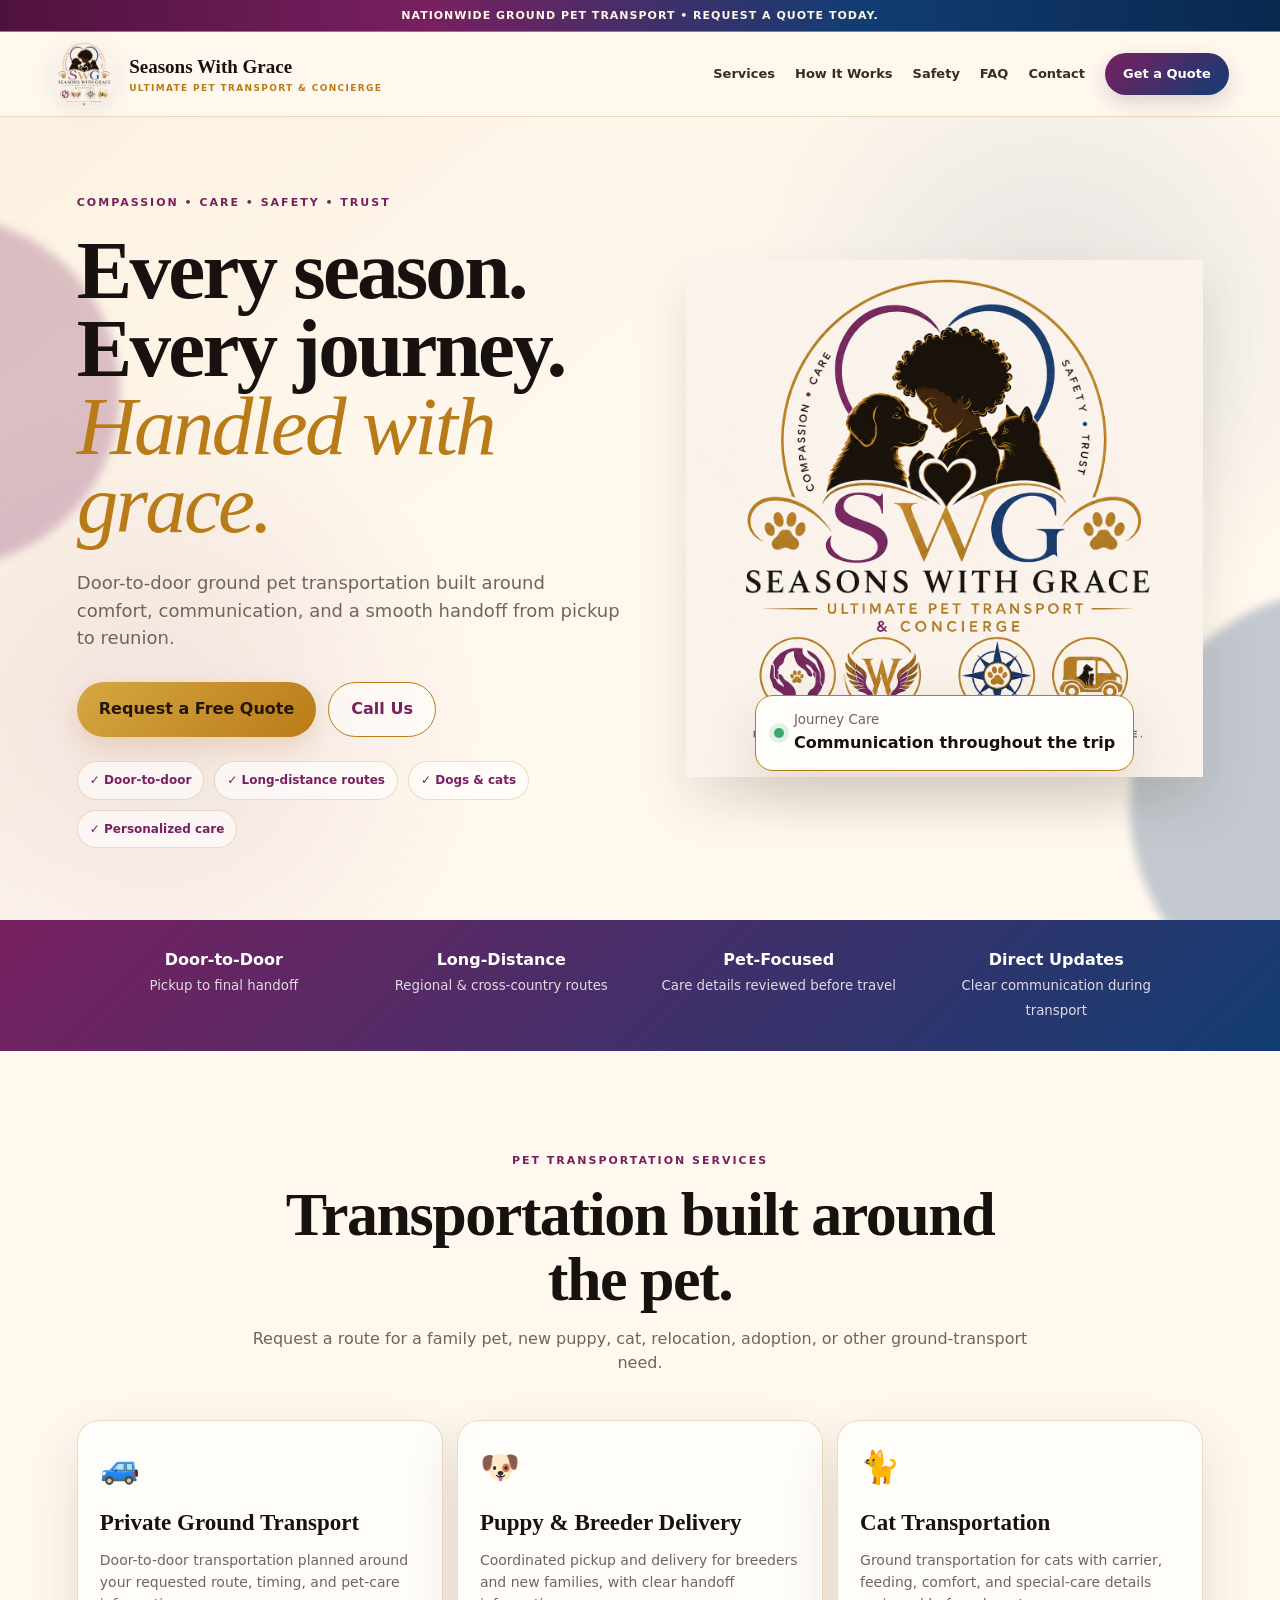
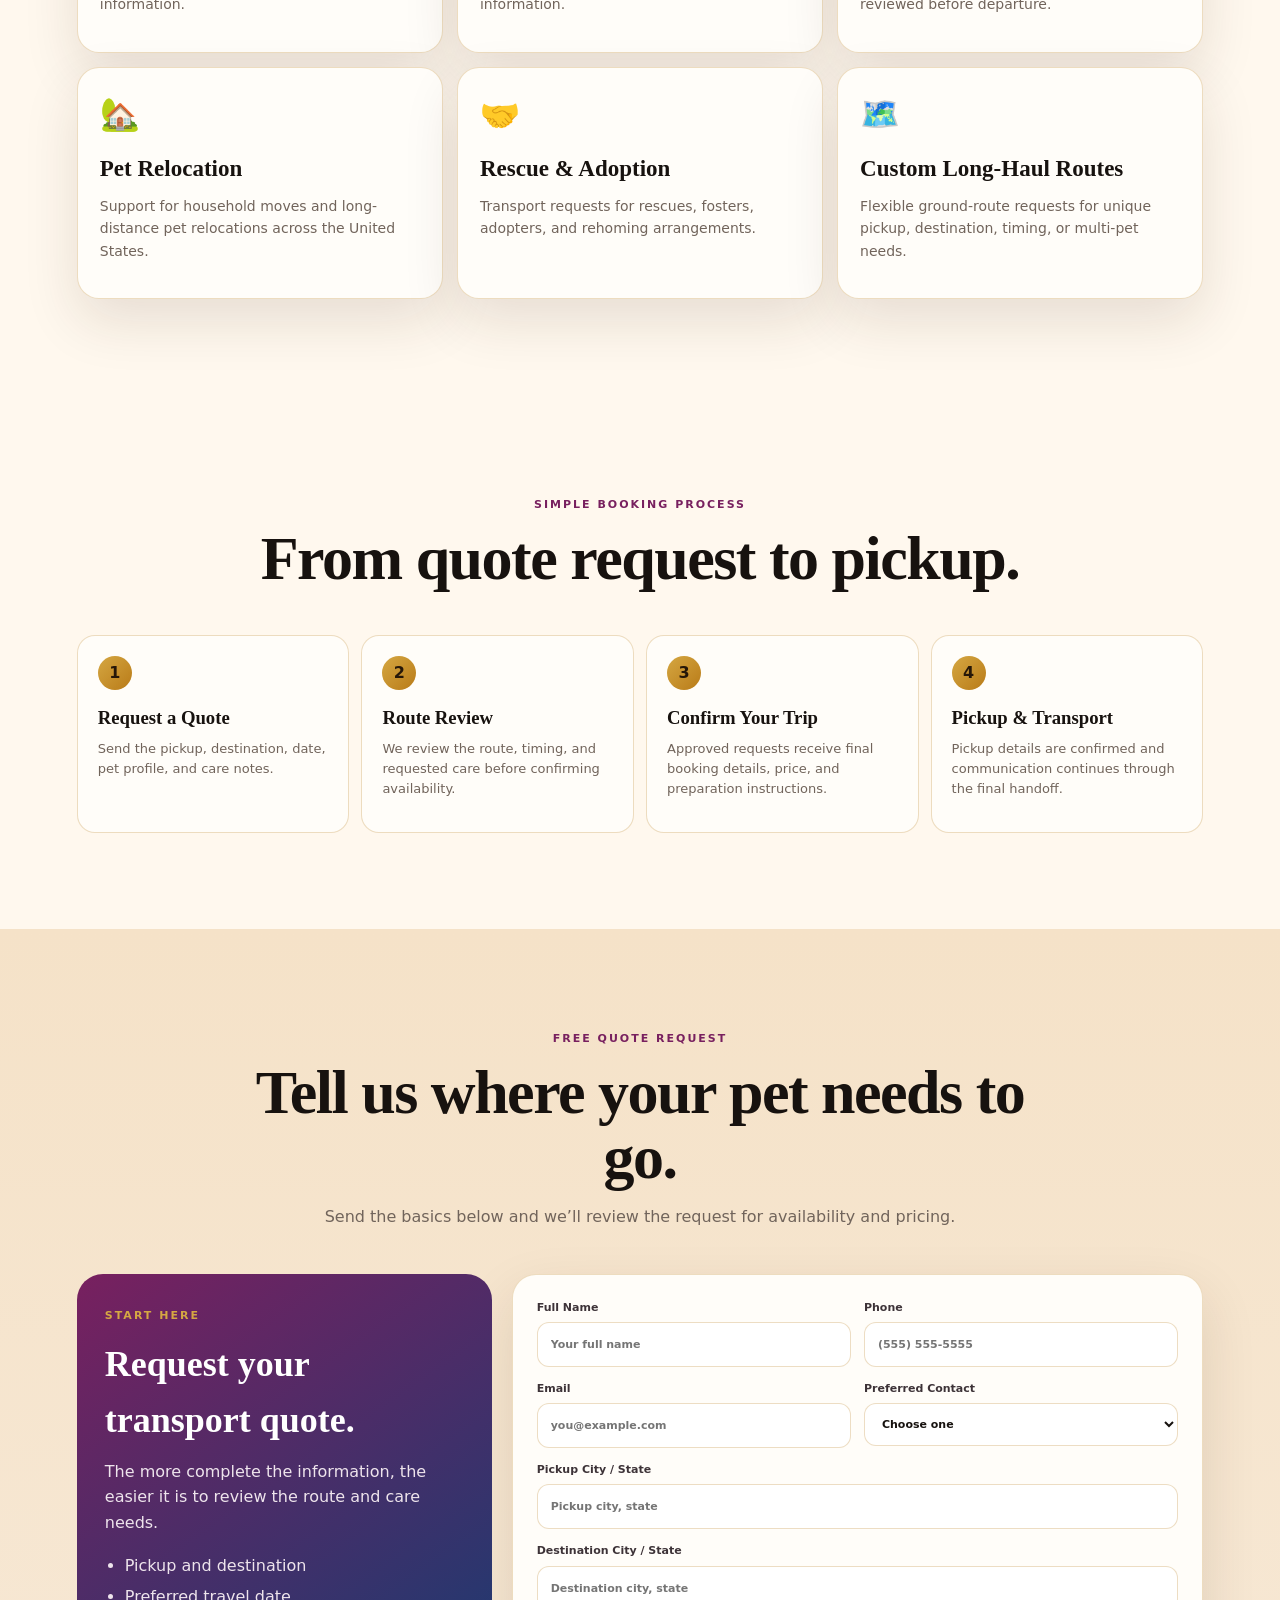
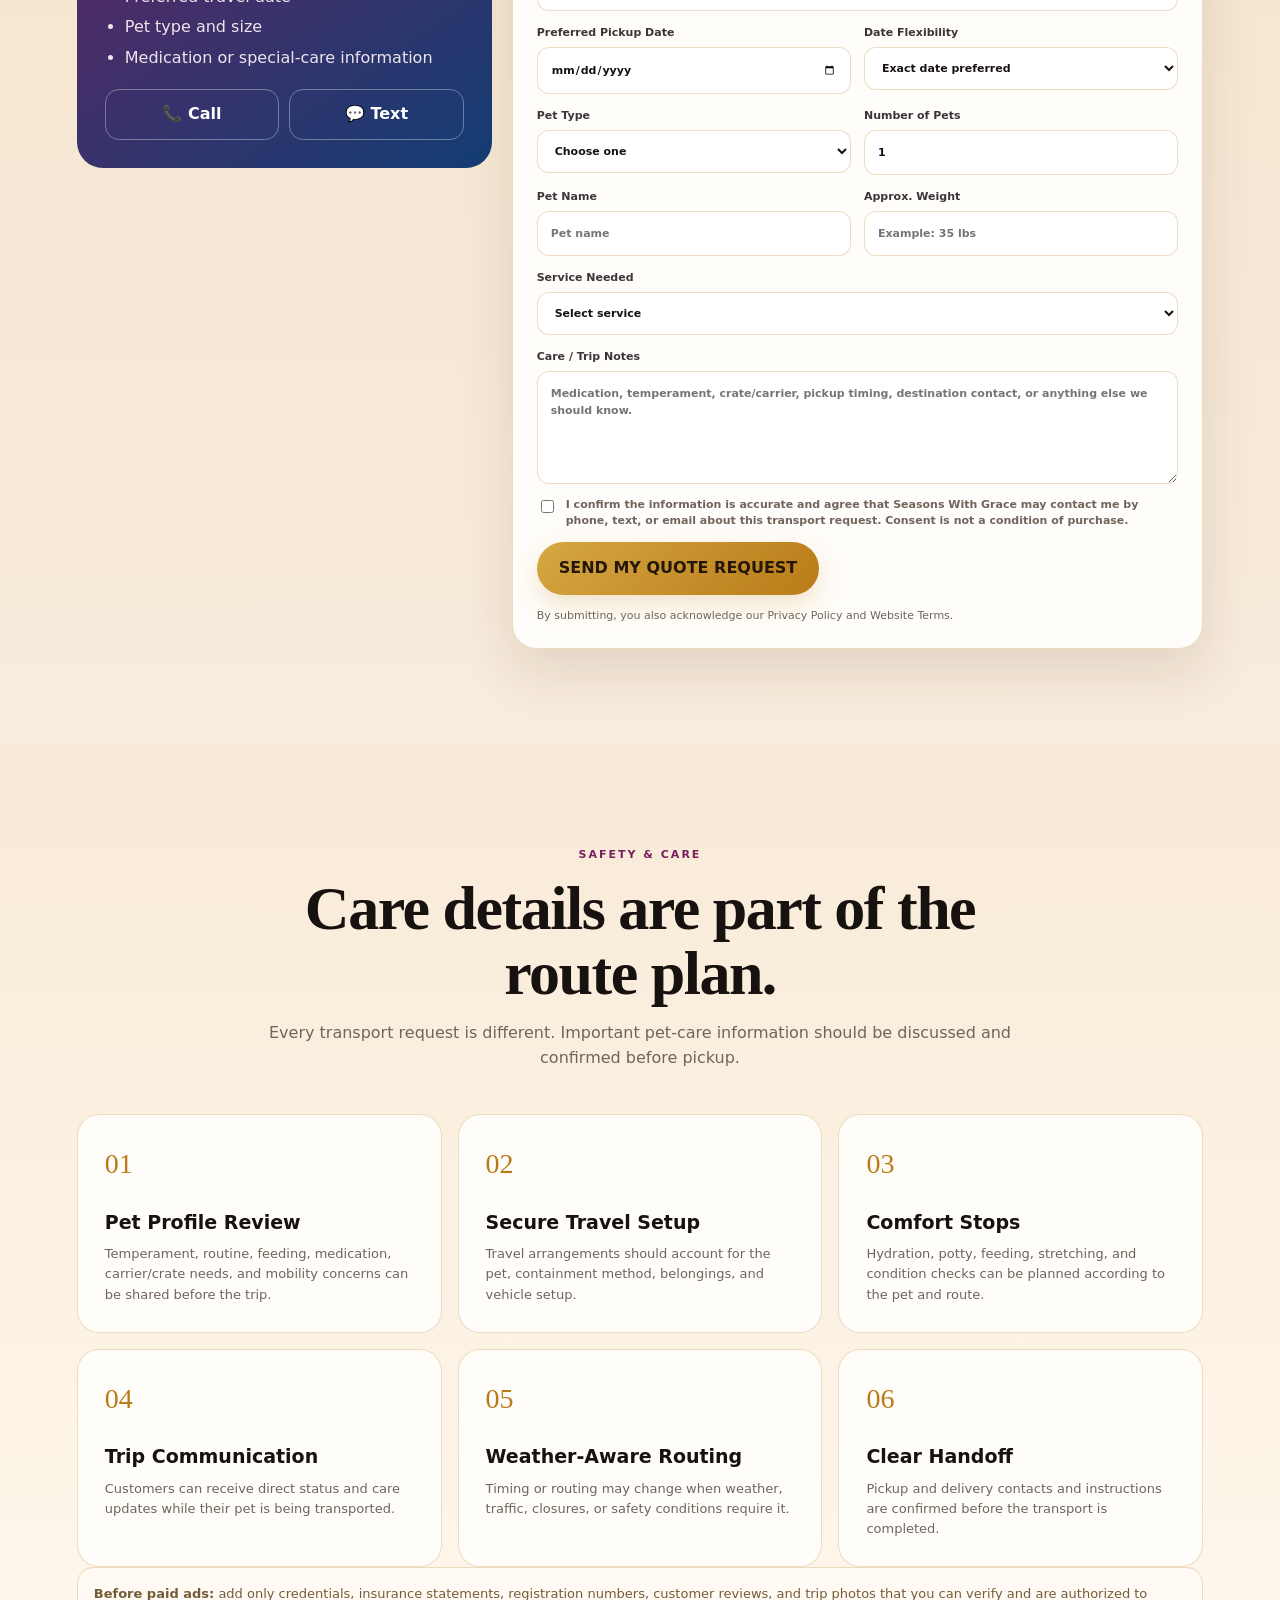
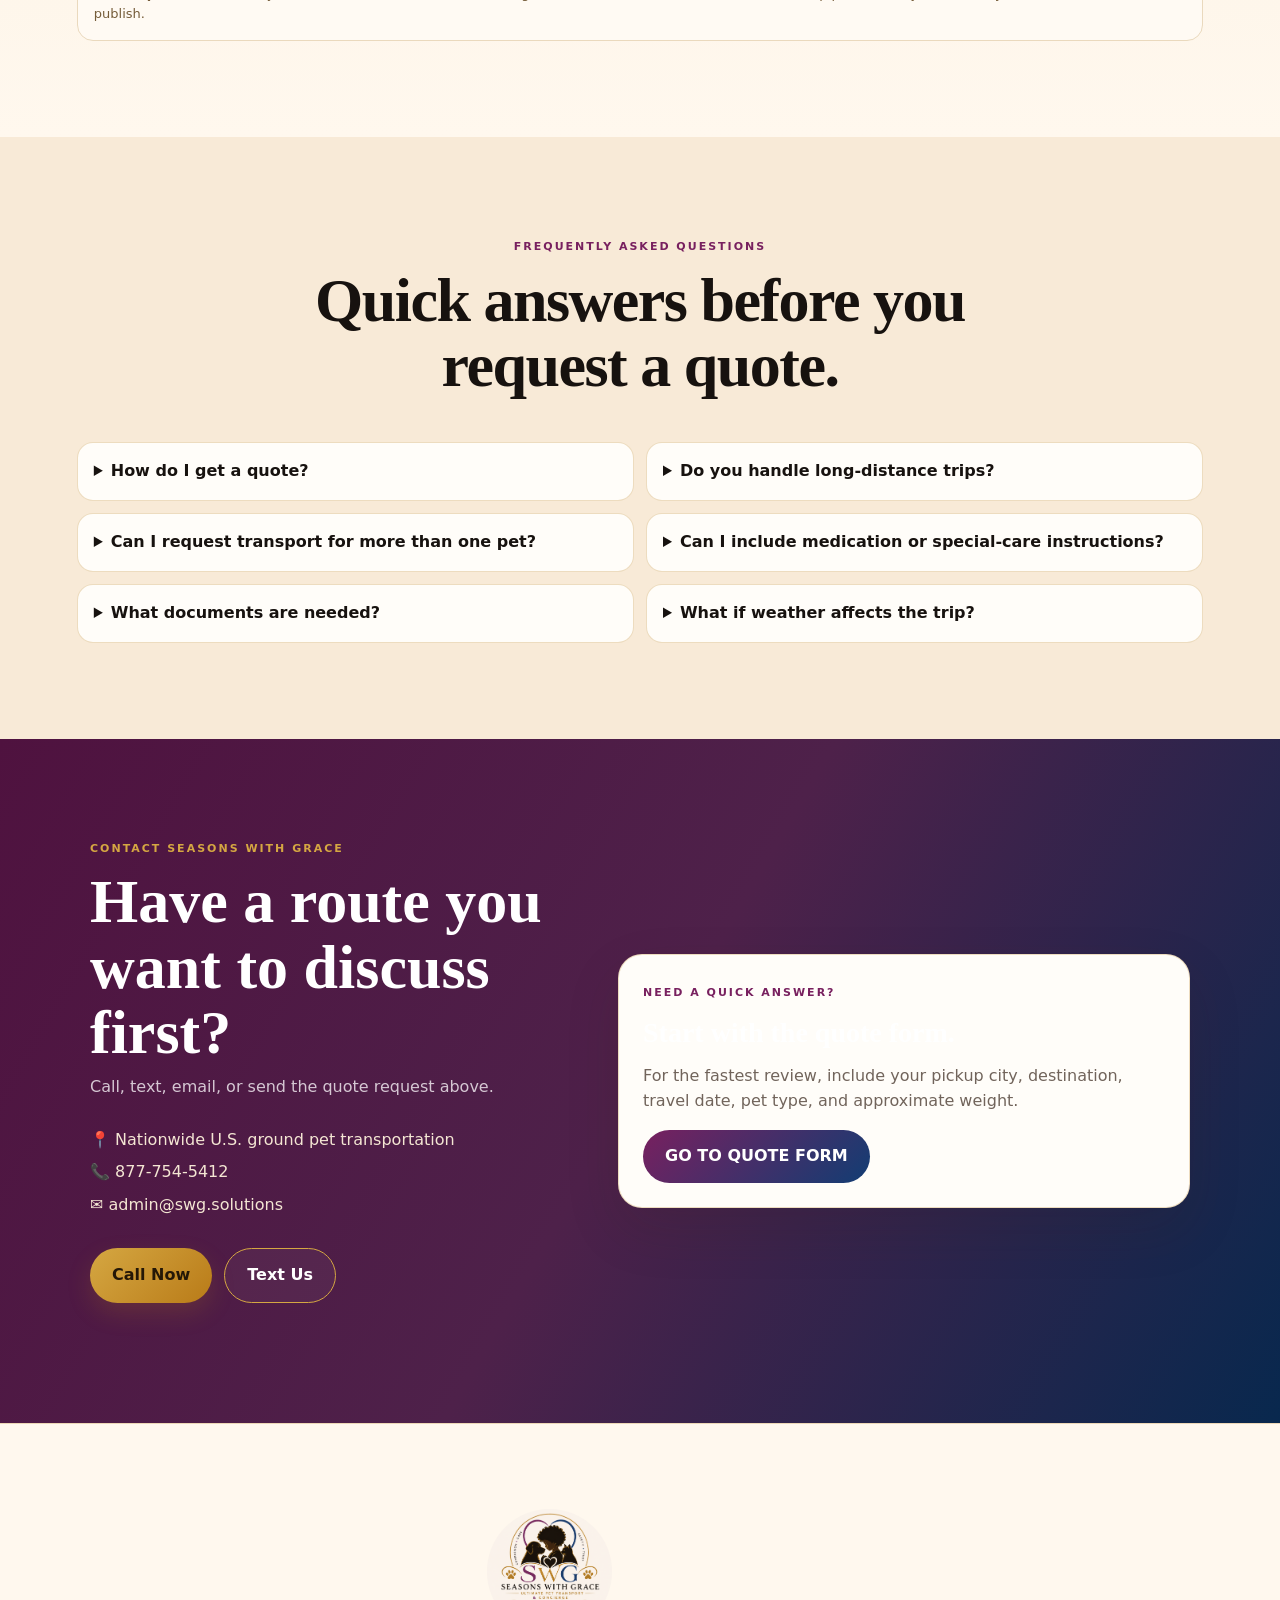
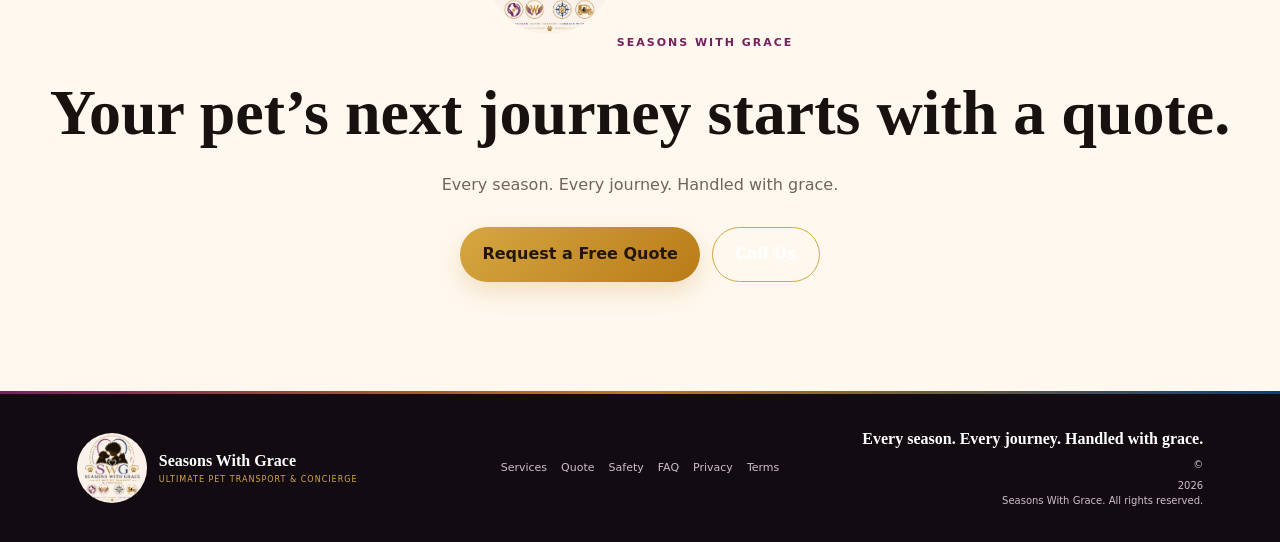
==== index.html @ a83d532d "Fix live quote form and favicon" ====
<!doctype html>
<html lang="en">
<head>
  <meta charset="utf-8">
  <meta name="viewport" content="width=device-width,initial-scale=1">
  <meta name="theme-color" content="#fff8ee">
  <title>Seasons With Grace | Nationwide Pet Transport</title>
  <meta name="description" content="Request a quote for compassionate door-to-door pet transportation with Seasons With Grace. Long-distance pet transport, puppy delivery, cat transport, relocation and custom ground routes.">
  <link rel="icon" href="favicon.png">
  <link rel="stylesheet" href="styles.css">
  <link rel="stylesheet" href="launch.css">
</head>
<body>
  <div class="announcement" data-announcement>Nationwide ground pet transport • Request a quote today.</div>

  <header class="topbar">
    <a href="#home" class="brand" aria-label="Seasons With Grace home">
      <img src="images/logo.png" class="brand-logo" alt="Seasons With Grace logo">
      <div class="brand-copy"><strong>Seasons With Grace</strong><span>Ultimate Pet Transport & Concierge</span></div>
    </a>
    <button class="menu-btn" id="menuBtn" aria-label="Open menu" aria-expanded="false">☰</button>
    <nav id="mainNav">
      <a href="#services">Services</a>
      <a href="#how">How It Works</a>
      <a href="#safety">Safety</a>
      <a href="#faq">FAQ</a>
      <a href="#contact">Contact</a>
      <a class="nav-cta" href="#quote">Get a Quote</a>
    </nav>
  </header>

  <main>
    <section class="hero" id="home">
      <div class="hero-orb plum"></div><div class="hero-orb blue"></div>
      <div class="hero-copy">
        <span class="eyebrow">Compassion • Care • Safety • Trust</span>
        <h1>Every season.<br>Every journey.<br><em>Handled with grace.</em></h1>
        <p class="hero-lead">Door-to-door ground pet transportation built around comfort, communication, and a smooth handoff from pickup to reunion.</p>
        <div class="hero-actions">
          <a class="btn btn-gold" href="#quote" data-track="quote_click">Request a Free Quote</a>
          <a class="btn btn-outline" data-phone-link href="#" data-track="call_click">Call Us</a>
        </div>
        <div class="launch-hero-badges"><span>✓ Door-to-door</span><span>✓ Long-distance routes</span><span>✓ Dogs & cats</span><span>✓ Personalized care</span></div>
      </div>
      <div class="launch-logo-card">
        <img src="images/logo.png" alt="Seasons With Grace brand mark">
        <div class="launch-care-pill"><i></i><div><small>Journey Care</small><strong>Communication throughout the trip</strong></div></div>
      </div>
    </section>

    <section class="ad-trust-strip">
      <div class="ad-trust-grid">
        <div><strong>Door-to-Door</strong><small>Pickup to final handoff</small></div>
        <div><strong>Long-Distance</strong><small>Regional & cross-country routes</small></div>
        <div><strong>Pet-Focused</strong><small>Care details reviewed before travel</small></div>
        <div><strong>Direct Updates</strong><small>Clear communication during transport</small></div>
      </div>
    </section>

    <section class="section" id="services">
      <div class="section-head"><span class="section-kicker">Pet Transportation Services</span><h2>Transportation built around the pet.</h2><p>Request a route for a family pet, new puppy, cat, relocation, adoption, or other ground-transport need.</p></div>
      <div class="launch-grid">
        <article class="launch-card"><div class="icon">🚙</div><h3>Private Ground Transport</h3><p>Door-to-door transportation planned around your requested route, timing, and pet-care information.</p></article>
        <article class="launch-card"><div class="icon">🐶</div><h3>Puppy & Breeder Delivery</h3><p>Coordinated pickup and delivery for breeders and new families, with clear handoff information.</p></article>
        <article class="launch-card"><div class="icon">🐈</div><h3>Cat Transportation</h3><p>Ground transportation for cats with carrier, feeding, comfort, and special-care details reviewed before departure.</p></article>
        <article class="launch-card"><div class="icon">🏡</div><h3>Pet Relocation</h3><p>Support for household moves and long-distance pet relocations across the United States.</p></article>
        <article class="launch-card"><div class="icon">🤝</div><h3>Rescue & Adoption</h3><p>Transport requests for rescues, fosters, adopters, and rehoming arrangements.</p></article>
        <article class="launch-card"><div class="icon">🗺️</div><h3>Custom Long-Haul Routes</h3><p>Flexible ground-route requests for unique pickup, destination, timing, or multi-pet needs.</p></article>
      </div>
    </section>

    <section class="section" id="how">
      <div class="section-head"><span class="section-kicker">Simple Booking Process</span><h2>From quote request to pickup.</h2></div>
      <div class="launch-process">
        <article class="launch-step"><b>1</b><h3>Request a Quote</h3><p>Send the pickup, destination, date, pet profile, and care notes.</p></article>
        <article class="launch-step"><b>2</b><h3>Route Review</h3><p>We review the route, timing, and requested care before confirming availability.</p></article>
        <article class="launch-step"><b>3</b><h3>Confirm Your Trip</h3><p>Approved requests receive final booking details, price, and preparation instructions.</p></article>
        <article class="launch-step"><b>4</b><h3>Pickup & Transport</h3><p>Pickup details are confirmed and communication continues through the final handoff.</p></article>
      </div>
    </section>

    <section class="section quote-section" id="quote">
      <div class="section-head"><span class="section-kicker">Free Quote Request</span><h2>Tell us where your pet needs to go.</h2><p>Send the basics below and we’ll review the request for availability and pricing.</p></div>
      <div class="launch-quote-shell">
        <aside class="launch-quote-copy">
          <span class="section-kicker light">Start Here</span>
          <h2>Request your transport quote.</h2>
          <p>The more complete the information, the easier it is to review the route and care needs.</p>
          <ul><li>Pickup and destination</li><li>Preferred travel date</li><li>Pet type and size</li><li>Medication or special-care information</li></ul>
          <div class="direct-contact">
            <a data-phone-link href="#" data-track="call_click">📞 Call</a>
            <a data-sms-link href="#" data-track="sms_click">💬 Text</a>
          </div>
        </aside>

        <form id="leadForm" class="launch-form" method="POST" action="https://formspree.io/f/xljdepew">
          <div class="form-grid">
            <label>Full Name<input name="name" autocomplete="name" required placeholder="Your full name"></label>
            <label>Phone<input name="phone" autocomplete="tel" required placeholder="(555) 555-5555"></label>
            <label>Email<input name="email" type="email" autocomplete="email" required placeholder="you@example.com"></label>
            <label>Preferred Contact<select name="contactMethod" required><option value="">Choose one</option><option>Text</option><option>Phone Call</option><option>Email</option></select></label>

            <label class="span-2">Pickup City / State<input name="pickup" required placeholder="Pickup city, state"></label>
            <label class="span-2">Destination City / State<input name="dropoff" required placeholder="Destination city, state"></label>

            <label>Preferred Pickup Date<input name="date" type="date" required></label>
            <label>Date Flexibility<select name="dateFlex"><option>Exact date preferred</option><option>± 1 day</option><option>± 2–3 days</option><option>Flexible — contact me</option></select></label>

            <label>Pet Type<select name="petType" required><option value="">Choose one</option><option>Dog</option><option>Cat</option><option>Other small animal</option></select></label>
            <label>Number of Pets<input name="petCount" type="number" min="1" max="10" value="1" required></label>

            <label>Pet Name<input name="petName" required placeholder="Pet name"></label>
            <label>Approx. Weight<input name="weight" placeholder="Example: 35 lbs"></label>

            <label class="span-2">Service Needed<select name="serviceType" required><option value="">Select service</option><option>Private Ground Transport</option><option>Puppy / Breeder Delivery</option><option>Cat Transportation</option><option>Pet Relocation</option><option>Rescue / Adoption Transport</option><option>Multi-Pet Transport</option><option>Custom Long-Haul Route</option></select></label>

            <label class="span-2">Care / Trip Notes<textarea name="notes" rows="5" placeholder="Medication, temperament, crate/carrier, pickup timing, destination contact, or anything else we should know."></textarea></label>
          </div>

          <label class="launch-consent"><input type="checkbox" name="contactConsent" required><span>I confirm the information is accurate and agree that Seasons With Grace may contact me by phone, text, or email about this transport request. Consent is not a condition of purchase.</span></label>

          <button class="btn btn-gold full" type="submit" id="leadSubmit">SEND MY QUOTE REQUEST</button>
          <div id="leadStatus" class="launch-form-status" role="status"></div>
          <p style="font-size:11px;color:var(--muted);margin:12px 0 0">By submitting, you also acknowledge our <a href="privacy.html">Privacy Policy</a> and <a href="terms.html">Website Terms</a>.</p>
        </form>
      </div>
    </section>

    <section class="section safety-section" id="safety">
      <div class="section-head"><span class="section-kicker">Safety & Care</span><h2>Care details are part of the route plan.</h2><p>Every transport request is different. Important pet-care information should be discussed and confirmed before pickup.</p></div>
      <div class="safety-grid">
        <article><span>01</span><h3>Pet Profile Review</h3><p>Temperament, routine, feeding, medication, carrier/crate needs, and mobility concerns can be shared before the trip.</p></article>
        <article><span>02</span><h3>Secure Travel Setup</h3><p>Travel arrangements should account for the pet, containment method, belongings, and vehicle setup.</p></article>
        <article><span>03</span><h3>Comfort Stops</h3><p>Hydration, potty, feeding, stretching, and condition checks can be planned according to the pet and route.</p></article>
        <article><span>04</span><h3>Trip Communication</h3><p>Customers can receive direct status and care updates while their pet is being transported.</p></article>
        <article><span>05</span><h3>Weather-Aware Routing</h3><p>Timing or routing may change when weather, traffic, closures, or safety conditions require it.</p></article>
        <article><span>06</span><h3>Clear Handoff</h3><p>Pickup and delivery contacts and instructions are confirmed before the transport is completed.</p></article>
      </div>
      <div class="proof-note"><strong>Before paid ads:</strong> add only credentials, insurance statements, registration numbers, customer reviews, and trip photos that you can verify and are authorized to publish.</div>
    </section>

    <section class="section faq-section" id="faq">
      <div class="section-head"><span class="section-kicker">Frequently Asked Questions</span><h2>Quick answers before you request a quote.</h2></div>
      <div class="faq-short">
        <details><summary>How do I get a quote?</summary><p>Complete the quote form with your route, preferred date, pet information, and any special-care needs. We’ll review the request and contact you about availability and pricing.</p></details>
        <details><summary>Do you handle long-distance trips?</summary><p>Long-distance and cross-state ground-transport requests can be submitted through the quote form. Availability depends on the requested route and schedule.</p></details>
        <details><summary>Can I request transport for more than one pet?</summary><p>Yes. Enter the number of pets and explain each pet’s details or separate care needs in the notes.</p></details>
        <details><summary>Can I include medication or special-care instructions?</summary><p>Yes. Include the details in your request. The requested care should be reviewed and confirmed before a booking is accepted.</p></details>
        <details><summary>What documents are needed?</summary><p>Requirements can vary based on the pet, route, destination, and current regulations. Required documents should be confirmed before pickup.</p></details>
        <details><summary>What if weather affects the trip?</summary><p>Safety comes first. Timing or routing may need to change when conditions make the original plan unsafe or impractical.</p></details>
      </div>
    </section>

    <section class="section contact-section" id="contact">
      <div class="contact-grid">
        <div class="contact-copy">
          <span class="section-kicker light">Contact Seasons With Grace</span>
          <h2>Have a route you want to discuss first?</h2>
          <p>Call, text, email, or send the quote request above.</p>
          <div class="contact-points">
            <span>📍 <span data-service-area>Nationwide U.S. ground pet transportation</span></span>
            <span>📞 <a data-phone-link data-phone-display href="#">Phone</a></span>
            <span>✉️ <a data-email-link data-email-display href="#">Email</a></span>
          </div>
          <div class="hero-actions">
            <a class="btn btn-gold" data-phone-link href="#" data-track="call_click">Call Now</a>
            <a class="btn btn-outline-light" data-sms-link href="#" data-track="sms_click">Text Us</a>
          </div>
        </div>
        <div class="launch-form">
          <span class="section-kicker">Need a quick answer?</span>
          <h3 style="font-family:Georgia,serif;font-size:28px;margin:8px 0">Start with the quote form.</h3>
          <p style="color:var(--muted);line-height:1.6">For the fastest review, include your pickup city, destination, travel date, pet type, and approximate weight.</p>
          <a class="btn btn-plum full" href="#quote" data-track="quote_click">GO TO QUOTE FORM</a>
        </div>
      </div>
    </section>

    <section class="final-cta">
      <img src="images/logo.png" alt="Seasons With Grace logo">
      <span class="section-kicker">Seasons With Grace</span>
      <h2>Your pet’s next journey starts with a quote.</h2>
      <p>Every season. Every journey. Handled with grace.</p>
      <div class="hero-actions center"><a href="#quote" class="btn btn-gold" data-track="quote_click">Request a Free Quote</a><a class="btn btn-outline-light" data-phone-link href="#" data-track="call_click">Call Us</a></div>
    </section>
  </main>

  <footer>
    <div class="footer-brand"><img src="images/logo.png" alt="Seasons With Grace logo"><div><strong>Seasons With Grace</strong><span>Ultimate Pet Transport & Concierge</span></div></div>
    <div class="footer-links"><a href="#services">Services</a><a href="#quote">Quote</a><a href="#safety">Safety</a><a href="#faq">FAQ</a><a href="privacy.html">Privacy</a><a href="terms.html">Terms</a></div>
    <div class="footer-note"><b>Every season. Every journey. Handled with grace.</b><span>© <span id="year"></span> Seasons With Grace. All rights reserved.</span></div>
  </footer>

  <div class="mobile-lead-bar"><a class="call" data-phone-link href="#" data-track="call_click">CALL</a><a class="quote" href="#quote" data-track="quote_click">GET QUOTE</a></div>
  <div id="cookieBanner" class="cookie-banner" role="dialog" aria-label="Analytics preferences"><p>We use optional analytics and advertising tools to understand website activity and measure ads. You can accept or decline non-essential tracking.</p><div class="cookie-actions"><button class="accept" id="acceptAnalytics">Accept Analytics</button><button class="decline" id="declineAnalytics">No Thanks</button><a href="privacy.html" style="color:#f0d18a;font-size:12px;padding:8px">Privacy</a></div></div>

  <script src="launch-config.js"></script>
  <script src="launch-runtime.js"></script>
  <script src="app.js"></script>
</body>
</html>
---- styles.css ----
:root{
  --cream:#fff8ee;--cream-2:#f9ecda;--paper:#fffdf9;--ink:#17120f;--muted:#71645b;
  --gold:#b97b18;--gold-2:#d5a742;--gold-pale:#ead0a0;--plum:#78205f;--plum-dark:#4f123f;
  --navy:#123d73;--navy-dark:#08284e;--green:#2f7457;--line:rgba(185,123,24,.26);
  --shadow:0 22px 55px rgba(55,34,17,.12);--radius:26px
}
*{box-sizing:border-box}html{scroll-behavior:smooth;scroll-padding-top:105px}body{margin:0;background:var(--cream);color:var(--ink);font-family:Inter,ui-sans-serif,system-ui,-apple-system,BlinkMacSystemFont,"Segoe UI",sans-serif;line-height:1.55}a{text-decoration:none;color:inherit}button,input,select,textarea{font:inherit}.announcement{padding:7px 18px;text-align:center;background:linear-gradient(90deg,var(--plum-dark),var(--plum),var(--navy),var(--navy-dark));color:#fff6e8;font-size:11px;font-weight:800;letter-spacing:1px;text-transform:uppercase;border-bottom:1px solid var(--gold)}
.topbar{position:sticky;top:0;z-index:1000;display:flex;align-items:center;justify-content:space-between;padding:9px clamp(18px,4vw,64px);background:rgba(255,248,238,.95);backdrop-filter:blur(18px);border-bottom:1px solid var(--line)}.brand{display:flex;align-items:center;gap:12px}.brand-logo{width:66px;height:66px;object-fit:contain;border-radius:50%;filter:drop-shadow(0 6px 12px rgba(0,0,0,.07))}.brand-copy strong{display:block;font-family:Georgia,serif;font-size:19px}.brand-copy span{display:block;color:var(--gold);font-size:9px;font-weight:900;letter-spacing:1.35px;text-transform:uppercase}nav{display:flex;align-items:center;gap:20px;font-size:13px;font-weight:780}nav a{color:#3b2b23;transition:.2s}nav a:hover{color:var(--plum)}.nav-cta{padding:11px 18px;border-radius:999px;background:linear-gradient(135deg,var(--plum),var(--navy));color:white!important;box-shadow:0 8px 20px rgba(58,31,68,.17)}.menu-btn{display:none;border:0;background:transparent;color:var(--plum);font-size:28px;cursor:pointer}
.hero{min-height:82vh;padding:72px clamp(24px,6vw,90px);display:grid;grid-template-columns:1.03fr .97fr;align-items:center;gap:60px;position:relative;overflow:hidden}.hero:before{content:"";position:absolute;inset:0;background:radial-gradient(circle at 12% 76%,rgba(120,32,95,.10),transparent 26%),radial-gradient(circle at 82% 25%,rgba(18,61,115,.11),transparent 27%),linear-gradient(140deg,rgba(213,167,66,.08),transparent 45%)}.hero-orb{position:absolute;border-radius:50%;filter:blur(5px);opacity:.25}.hero-orb.plum{width:350px;height:350px;background:var(--plum);left:-230px;top:100px}.hero-orb.blue{width:430px;height:430px;background:var(--navy);right:-280px;bottom:-100px}.hero-copy,.logo-stage{position:relative;z-index:2}.eyebrow,.section-kicker{display:inline-block;color:var(--plum);font-size:11px;font-weight:900;letter-spacing:2px;text-transform:uppercase}.section-kicker.light{color:var(--gold-2)}h1,h2,h3,p{margin-top:0}.hero h1{font-family:Georgia,"Times New Roman",serif;font-size:clamp(52px,6.5vw,94px);line-height:.94;letter-spacing:-2.8px;margin:17px 0 25px}.hero h1 em{font-weight:400;color:var(--gold);font-style:italic}.hero-lead{max-width:670px;color:var(--muted);font-size:18px}.hero-actions{display:flex;gap:12px;flex-wrap:wrap;margin:30px 0 24px}.btn{border:0;border-radius:999px;padding:14px 22px;font-weight:850;cursor:pointer;display:inline-flex;align-items:center;justify-content:center;transition:.2s transform,.2s box-shadow}.btn:hover{transform:translateY(-2px)}.btn-gold{background:linear-gradient(135deg,var(--gold-2),var(--gold));color:#241707;box-shadow:0 10px 25px rgba(185,123,24,.20)}.btn-plum{background:linear-gradient(135deg,var(--plum),var(--navy));color:#fff}.btn-soft{background:#efe3d2;color:#4b3830}.btn-outline{border:1px solid var(--gold);background:rgba(255,255,255,.52);color:var(--plum)}.btn-outline-light{border:1px solid var(--gold-2);background:rgba(255,255,255,.04);color:#fff}.hero-trust{display:flex;gap:12px 20px;flex-wrap:wrap;color:var(--muted);font-size:13px}.hero-trust span:first-letter{color:var(--green)}.logo-stage{min-height:590px;display:flex;flex-direction:column;align-items:center;justify-content:center;gap:18px;padding:18px 0 8px}.logo-visual{position:relative;width:min(100%,570px);aspect-ratio:1;display:grid;place-items:center}.logo-ring{position:absolute;width:91%;height:91%;border-radius:50%;border:1px solid rgba(185,123,24,.30);box-shadow:0 0 0 30px rgba(255,255,255,.24),0 0 0 31px rgba(120,32,95,.07)}.hero-logo{position:relative;z-index:2;width:100%;height:auto;display:block;filter:drop-shadow(0 25px 25px rgba(50,30,15,.12))}.live-pill{position:relative;z-index:3;left:auto;right:auto;bottom:auto;width:min(100%,390px);display:flex;gap:12px;align-items:center;justify-content:flex-start;background:var(--paper);border:1px solid var(--gold);border-radius:18px;padding:15px 18px;box-shadow:var(--shadow)}.live-pill i,.demo-badge i{display:block;width:10px;height:10px;border-radius:50%;background:#3aa76c;box-shadow:0 0 0 5px rgba(58,167,108,.14)}.live-pill small{display:block;color:var(--muted)}.live-pill strong{display:block;font-size:13px}
.quick-track{margin:0 clamp(24px,6vw,90px);padding:30px;border-radius:28px;background:linear-gradient(115deg,var(--plum-dark),var(--plum) 34%,var(--navy) 74%,var(--navy-dark));color:#fff;display:flex;align-items:center;justify-content:space-between;gap:30px;border:1px solid rgba(213,167,66,.7);box-shadow:0 20px 42px rgba(47,26,61,.15)}.quick-track h2{font-family:Georgia,serif;font-size:32px;margin:4px 0}.quick-track-form{display:flex;gap:10px;min-width:min(100%,510px)}.quick-track-form input{flex:1;background:rgba(255,255,255,.10);color:#fff;border:1px solid rgba(255,255,255,.28);border-radius:999px;padding:14px 18px}.quick-track-form input::placeholder{color:#d9cbd3}
.section{padding:96px clamp(24px,6vw,90px)}.section-head{max-width:800px;margin:0 auto 44px;text-align:center}.section-head.left{text-align:left;margin-left:0}.section-head.compact{margin-bottom:0}.section-head h2{font-family:Georgia,serif;font-size:clamp(38px,5vw,62px);line-height:1.05;letter-spacing:-1.5px;margin:10px 0 15px}.section-head p{color:var(--muted);margin-bottom:14px}.about-grid{display:grid;grid-template-columns:.85fr 1.15fr;gap:75px;align-items:center}.about-visual{min-height:560px;position:relative;display:grid;place-items:center}.brand-medallion{width:min(100%,500px);aspect-ratio:1;border-radius:50%;display:grid;place-items:center;background:radial-gradient(circle,#fffdf9 40%,#f9e7ce);border:1px solid var(--gold);box-shadow:var(--shadow)}.brand-medallion img{width:92%;border-radius:50%}.mini-card{position:absolute;width:130px;height:130px;border-radius:50%;display:flex;flex-direction:column;align-items:center;justify-content:center;color:#fff;border:3px solid var(--cream);box-shadow:var(--shadow)}.mini-card span{font-family:Georgia,serif;font-size:32px;font-weight:800}.mini-card small{text-transform:uppercase;letter-spacing:1px;font-size:9px}.plum-card{background:linear-gradient(145deg,var(--plum),var(--plum-dark));left:0;bottom:52px}.navy-card{background:linear-gradient(145deg,var(--navy),var(--navy-dark));right:10px;top:45px}.value-row{display:grid;grid-template-columns:1fr 1fr;gap:12px;margin-top:30px}.value-row div{padding:18px;border-left:3px solid var(--gold);background:rgba(255,255,255,.45);border-radius:0 14px 14px 0}.value-row b{display:block;font-family:Georgia,serif;color:var(--plum);font-size:18px}.value-row span{display:block;color:var(--muted);font-size:12px;margin-top:4px}
.services-section{background:linear-gradient(180deg,#f9eddd,#fff8ee)}.services-grid{display:grid;grid-template-columns:repeat(4,1fr);gap:16px}.service-card{position:relative;min-height:290px;padding:28px;background:var(--paper);border:1px solid var(--line);border-radius:24px;overflow:hidden;box-shadow:0 8px 22px rgba(58,37,20,.04);transition:.2s transform,.2s box-shadow}.service-card:hover{transform:translateY(-5px);box-shadow:var(--shadow)}.service-card:before{content:"";position:absolute;left:0;right:0;top:0;height:5px}.plum-accent:before{background:var(--plum)}.gold-accent:before{background:var(--gold)}.navy-accent:before{background:var(--navy)}.service-icon{font-size:34px;margin-top:6px}.service-card h3{font-family:Georgia,serif;font-size:22px;margin:30px 0 10px}.service-card p{color:var(--muted);font-size:14px}.service-card>span{position:absolute;left:28px;bottom:24px;color:var(--gold);font-size:10px;font-weight:900;letter-spacing:1.1px;text-transform:uppercase}
.experience-section{background:var(--cream)}.experience-timeline{max-width:1080px;margin:auto;border-top:1px solid var(--line)}.experience-timeline article{display:grid;grid-template-columns:90px 1fr;gap:25px;padding:28px 10px;border-bottom:1px solid var(--line)}.experience-timeline article>span{font-family:Georgia,serif;font-size:31px;color:var(--gold)}.experience-timeline h3{margin-bottom:5px;font-size:21px}.experience-timeline p{margin:0;color:var(--muted)}
.quote-section{background:linear-gradient(180deg,#f5e2c8,#f8ecdd)}.wizard-card{max-width:990px;margin:auto;background:var(--paper);border:1px solid var(--line);border-radius:30px;padding:32px;box-shadow:var(--shadow)}.wizard-progress{display:grid;grid-template-columns:repeat(4,1fr);gap:8px;margin-bottom:32px}.wizard-progress button{border:0;border-bottom:2px solid #dfcfbc;background:transparent;padding:10px 4px;color:var(--muted);font-size:11px;font-weight:850;text-transform:uppercase;letter-spacing:.8px;cursor:pointer}.wizard-progress button span{display:inline-grid;place-items:center;width:23px;height:23px;border-radius:50%;background:#ede2d4;margin-right:6px}.wizard-progress button.active{border-color:var(--plum);color:var(--plum)}.wizard-progress button.active span{background:var(--plum);color:white}.wizard-step{display:none}.wizard-step.active{display:block}.step-title span{color:var(--gold);text-transform:uppercase;letter-spacing:1.3px;font-size:10px;font-weight:900}.step-title h3{font-family:Georgia,serif;font-size:31px;margin:6px 0 22px}.form-grid{display:grid;grid-template-columns:1fr 1fr;gap:18px}label{display:flex;flex-direction:column;gap:7px;font-size:13px;font-weight:760}label small{color:var(--muted);font-weight:500}input,select,textarea{width:100%;border:1px solid #dbc9b3;background:#fffdf9;border-radius:13px;padding:14px;outline:none;color:var(--ink)}textarea{resize:vertical}input:focus,select:focus,textarea:focus{border-color:var(--plum);box-shadow:0 0 0 3px rgba(120,32,95,.08)}.span-2{grid-column:span 2}.consent{flex-direction:row;align-items:flex-start;margin-top:22px;color:var(--muted);font-weight:500}.consent input{width:auto;margin-top:4px}.wizard-actions{display:flex;justify-content:space-between;gap:12px;margin-top:28px}.wizard-actions #nextStep{margin-left:auto}.hidden{display:none!important}.form-message{margin-top:16px;font-weight:760;color:var(--plum);font-size:14px}
.row-head{max-width:none;display:flex;justify-content:space-between;gap:25px;text-align:left;align-items:end}.row-head h2{margin-bottom:8px}.row-head p{max-width:680px;margin-bottom:0}.demo-badge{display:flex;gap:9px;align-items:center;border-radius:999px;padding:9px 13px;background:#e9f5ee;color:#266948;font-size:10px;font-weight:900;letter-spacing:.8px;white-space:nowrap}.trip-layout{display:grid;grid-template-columns:.78fr 1.22fr;gap:20px}.trip-list{display:flex;flex-direction:column;gap:13px}.trip-card{width:100%;text-align:left;background:var(--paper);border:1px solid var(--line);border-radius:21px;padding:22px;cursor:pointer;transition:.2s}.trip-card:hover,.trip-card.active{border-color:var(--plum);box-shadow:0 12px 28px rgba(84,31,77,.10)}.trip-top,.trip-meta{display:flex;justify-content:space-between;gap:15px}.trip-top div{display:flex;align-items:center;gap:8px}.trip-top b{font-size:16px}.trip-top div span,.trip-top small,.trip-meta{color:var(--muted);font-size:12px}.trip-card h3{font-family:Georgia,serif;font-size:20px;margin:12px 0 15px}.progress{height:8px;border-radius:9px;overflow:hidden;background:#eadac5;margin-bottom:9px}.progress span{display:block;height:100%;background:linear-gradient(90deg,var(--plum),var(--gold),var(--navy))}.care-update-card{padding:22px;border-radius:20px;background:linear-gradient(145deg,var(--plum-dark),var(--navy-dark));color:#fff}.care-update-card>span{color:var(--gold-2);font-size:10px;font-weight:900;letter-spacing:1.2px;text-transform:uppercase}.care-update-card ul{margin:12px 0 0;padding-left:20px;color:#e7dce5;font-size:13px}.care-update-card li{margin:7px 0}.map-card{background:var(--paper);border:1px solid var(--line);border-radius:22px;overflow:hidden}.map-header{padding:17px 20px;display:flex;align-items:center;justify-content:space-between;gap:16px;border-bottom:1px solid var(--line)}.map-header small{display:block;color:var(--muted)}.map-header strong{display:block}.map-header>span{color:var(--navy);font-weight:900}#map{height:410px;background:#ddd}.care-chips{display:flex;gap:8px;flex-wrap:wrap;padding:14px 20px 0}.care-chips span{font-size:11px;background:#f2e8dc;border-radius:999px;padding:7px 10px;color:#55453b}.update-strip{display:flex;align-items:center;gap:14px;padding:16px 20px 20px}.update-strip>span{font-size:25px}.update-strip small{display:block;color:var(--muted)}.update-strip strong{display:block;font-size:13px}
.track-section{background:linear-gradient(120deg,var(--plum-dark),#4d2047,var(--navy-dark));color:#fff}.track-shell{max-width:950px;margin:auto}.track-shell .section-head p{color:#d7cad5}.track-form{display:flex;gap:10px;background:rgba(255,255,255,.08);border:1px solid rgba(213,167,66,.45);border-radius:22px;padding:12px}.track-form input{background:rgba(255,255,255,.10);border-color:rgba(255,255,255,.20);color:#fff}.track-form input::placeholder{color:#cdbdca}.tracking-result{margin-top:18px;background:#fff9f0;color:var(--ink);border:1px solid var(--gold);border-radius:22px;padding:24px}.tracking-result h3{font-family:Georgia,serif;font-size:28px;margin-bottom:7px}.status-line{display:flex;justify-content:space-between;gap:20px;padding:13px 0;border-top:1px solid var(--line);font-size:14px}.status-line span{color:var(--muted)}.status-line strong{text-align:right}.tracking-actions{display:flex;gap:8px;flex-wrap:wrap;margin-top:14px}.tracking-actions span{padding:7px 10px;border-radius:999px;background:#f2e7d8;font-size:11px}
.journey-grid{display:grid;grid-template-columns:repeat(3,1fr);gap:18px}.journey-card{background:var(--paper);border:1px solid var(--line);border-radius:23px;overflow:hidden}.journey-photo{min-height:280px;display:flex;flex-direction:column;align-items:center;justify-content:center;gap:9px;color:#fff3db}.journey-photo span{font-size:62px}.journey-photo small{text-transform:uppercase;letter-spacing:1.3px;font-size:9px}.plum-photo{background:radial-gradient(circle at 30% 20%,#9d4a87,var(--plum-dark))}.gold-photo{background:radial-gradient(circle at 30% 20%,#daa94b,#7d5418)}.navy-photo{background:radial-gradient(circle at 30% 20%,#2a609d,var(--navy-dark))}.journey-copy{padding:21px}.delivered{color:var(--green);font-size:10px;font-weight:900;text-transform:uppercase;letter-spacing:1px}.journey-copy h3{font-family:Georgia,serif;font-size:24px;margin:7px 0}.journey-copy p{color:var(--muted);font-size:13px}.journey-copy>div{display:flex;justify-content:space-between;gap:15px;padding-top:13px;border-top:1px solid var(--line);font-size:11px}.journey-copy>div small{color:var(--muted)}
.safety-section{background:linear-gradient(180deg,#f8ead7,#fff8ee)}.safety-grid{display:grid;grid-template-columns:repeat(3,1fr);gap:16px}.safety-grid article{background:var(--paper);border:1px solid var(--line);border-radius:22px;padding:27px}.safety-grid article>span{font-family:Georgia,serif;font-size:28px;color:var(--gold)}.safety-grid h3{font-size:19px;margin:22px 0 7px}.safety-grid p{color:var(--muted);font-size:13px;margin-bottom:0}.credentials-note{max-width:1000px;margin:22px auto 0;display:grid;grid-template-columns:auto 1fr;gap:18px;padding:19px 22px;border-radius:18px;background:linear-gradient(90deg,var(--plum-dark),var(--navy-dark));color:#fff}.credentials-note b{color:var(--gold-2)}.credentials-note span{font-size:13px;color:#e1d5de}
.reviews-grid{display:grid;grid-template-columns:repeat(3,1fr);gap:18px}.reviews-grid article{background:var(--paper);border:1px solid var(--line);border-radius:22px;padding:27px}.stars{color:var(--gold);letter-spacing:2px}.reviews-grid blockquote{margin:18px 0;font-family:Georgia,serif;font-size:20px;line-height:1.45}.reviewer{display:flex;gap:10px;align-items:center;border-top:1px solid var(--line);padding-top:14px}.reviewer>span{font-size:24px}.reviewer b,.reviewer small{display:block}.reviewer small{color:var(--muted)}
.faq-section{background:#f8ead7}.faq-list{max-width:920px;margin:auto}.faq-list details{background:var(--paper);border:1px solid var(--line);border-radius:17px;margin-bottom:10px;overflow:hidden}.faq-list summary{list-style:none;cursor:pointer;padding:19px 22px;font-weight:850;display:flex;justify-content:space-between;gap:18px}.faq-list summary::-webkit-details-marker{display:none}.faq-list summary:after{content:"+";color:var(--plum);font-size:20px}.faq-list details[open] summary:after{content:"–"}.faq-list details p{padding:0 22px 20px;color:var(--muted);margin:0}
.contact-section{background:linear-gradient(120deg,var(--plum-dark),#4e214a,var(--navy-dark));color:white}.contact-grid{display:grid;grid-template-columns:.9fr 1.1fr;gap:60px;align-items:center;max-width:1100px;margin:auto}.contact-copy h2{font-family:Georgia,serif;font-size:clamp(40px,5vw,62px);line-height:1.05;margin:10px 0}.contact-copy p{color:#d5c7d3}.contact-points{display:flex;flex-direction:column;gap:8px;color:#f4e6d3;margin-top:28px}.contact-form{background:#fff9f0;color:var(--ink);border:1px solid var(--gold);border-radius:25px;padding:28px;box-shadow:var(--shadow);display:grid;gap:14px}.light-message{color:var(--gold-2)}
.final-cta{text-align:center;padding:85px 24px;background:var(--cream);border-top:1px solid var(--line)}.final-cta img{width:125px;height:125px;object-fit:contain;border-radius:50%;margin-bottom:12px}.final-cta h2{font-family:Georgia,serif;font-size:clamp(42px,5vw,64px);margin:10px 0}.final-cta p{color:var(--muted)}.center{justify-content:center}
footer{display:grid;grid-template-columns:1fr auto 1fr;gap:30px;align-items:center;padding:33px clamp(24px,6vw,90px);background:#120c12;color:#cdbfca;border-top:3px solid transparent;border-image:linear-gradient(90deg,var(--plum),var(--gold),var(--navy)) 1}.footer-brand{display:flex;align-items:center;gap:12px}.footer-brand img{width:70px;height:70px;object-fit:contain;border-radius:50%}.footer-brand strong,.footer-brand span{display:block}.footer-brand strong{color:#fff;font-family:Georgia,serif}.footer-brand span{color:var(--gold-2);font-size:8px;text-transform:uppercase;letter-spacing:1px}.footer-links{display:flex;gap:14px;flex-wrap:wrap;font-size:11px}.footer-note{text-align:right}.footer-note b,.footer-note span{display:block}.footer-note b{color:#fff;font-family:Georgia,serif}.footer-note span{font-size:10px;margin-top:5px}.mobile-actions{display:none}
@media(max-width:1050px){nav{display:none;position:absolute;left:18px;right:18px;top:89px;background:var(--paper);border:1px solid var(--line);border-radius:21px;padding:18px;box-shadow:var(--shadow);flex-direction:column;align-items:stretch}nav.open{display:flex}.menu-btn{display:block}.hero{grid-template-columns:1fr}.logo-stage{min-height:auto;padding-top:28px}.logo-visual{width:min(100%,520px)}.services-grid{grid-template-columns:1fr 1fr}.about-grid,.trip-layout,.contact-grid{grid-template-columns:1fr}.about-visual{order:2}.brand-medallion{width:450px}.journey-grid,.safety-grid,.reviews-grid{grid-template-columns:1fr 1fr}footer{grid-template-columns:1fr}.footer-note{text-align:left}}
@media(max-width:700px){html{scroll-padding-top:85px}.announcement{font-size:8px}.brand-copy{display:none}.brand-logo{width:58px;height:58px}.topbar{padding:7px 15px}.hero{padding:48px 20px 65px;gap:25px}.hero h1{font-size:clamp(48px,14vw,68px);letter-spacing:-2px}.logo-stage{min-height:auto;padding:18px 0 0;gap:14px}.logo-visual{width:min(100%,360px)}.logo-ring{width:91%;height:91%}.hero-logo{width:100%}.live-pill{position:relative;left:auto;right:auto;bottom:auto;width:min(100%,360px);margin:0 auto}.quick-track{margin:0 15px;padding:24px;flex-direction:column;align-items:stretch}.quick-track-form,.track-form{flex-direction:column}.section{padding:70px 20px}.about-grid{gap:35px}.about-visual{min-height:430px}.brand-medallion{width:330px}.mini-card{width:95px;height:95px}.mini-card span{font-size:24px}.plum-card{bottom:20px}.navy-card{top:15px}.value-row,.services-grid,.journey-grid,.safety-grid,.reviews-grid,.form-grid{grid-template-columns:1fr}.span-2{grid-column:span 1}.service-card{min-height:250px}.wizard-card{padding:20px}.wizard-progress{grid-template-columns:repeat(4,1fr);gap:2px}.wizard-progress button{font-size:0}.wizard-progress button span{font-size:11px;margin:0}.wizard-actions{flex-wrap:wrap}.wizard-actions .btn{flex:1}.row-head{align-items:flex-start;flex-direction:column}.trip-meta,.status-line{flex-direction:column;gap:4px}.status-line strong{text-align:left}.journey-photo{min-height:220px}.safety-grid,.reviews-grid{grid-template-columns:1fr}.credentials-note{grid-template-columns:1fr}.contact-grid{gap:30px}.footer-links{display:none}.mobile-actions{position:fixed;bottom:12px;left:12px;right:12px;z-index:999;display:grid;grid-template-columns:1fr 1fr;gap:8px;padding:8px;background:rgba(18,12,18,.92);backdrop-filter:blur(12px);border:1px solid rgba(213,167,66,.5);border-radius:18px;box-shadow:0 12px 35px rgba(0,0,0,.22)}.mobile-actions a{padding:11px;border-radius:12px;text-align:center;font-size:12px;font-weight:900}.mobile-actions a:first-child{background:linear-gradient(135deg,var(--gold-2),var(--gold));color:#241707}.mobile-actions a:last-child{background:linear-gradient(135deg,var(--plum),var(--navy));color:#fff}footer{padding-bottom:95px}}

.portal-launch{padding:70px clamp(24px,6vw,88px);background:linear-gradient(135deg,#17131b,#35142f 58%,#13253d);color:#fff;display:flex;justify-content:space-between;align-items:center;gap:30px}
.portal-launch h2{margin:8px 0 10px;font-family:Georgia,serif;font-size:clamp(34px,5vw,58px)}
.portal-launch p{max-width:720px;color:#d8ced8;margin:0}
.portal-launch-actions{display:flex;gap:12px;flex-wrap:wrap}
.portal-launch .btn-primary{background:#c89a52;color:#17131b}
.portal-launch .btn-secondary{border-color:rgba(255,255,255,.28);color:#fff;background:rgba(255,255,255,.07)}
@media(max-width:800px){.portal-launch{flex-direction:column;align-items:flex-start}}
---- launch.css ----
.launch-top-contact{display:flex;align-items:center;gap:8px;flex-wrap:wrap}
.launch-top-contact a{color:#fff;font-weight:800}
.launch-hero-badges{display:flex;gap:10px;flex-wrap:wrap;margin-top:18px}
.launch-hero-badges span{background:rgba(255,255,255,.62);border:1px solid rgba(185,123,24,.25);padding:9px 12px;border-radius:999px;font-size:12px;font-weight:850;color:var(--plum)}
.launch-logo-card{position:relative;display:flex;align-items:center;justify-content:center;min-height:520px}
.launch-logo-card:before{content:"";position:absolute;width:min(90%,500px);aspect-ratio:1;border:1px solid rgba(185,123,24,.30);border-radius:50%;box-shadow:0 0 0 28px rgba(255,255,255,.22)}
.launch-logo-card img{position:relative;z-index:2;width:min(100%,540px);filter:drop-shadow(0 25px 25px rgba(50,30,15,.12))}
.launch-care-pill{position:absolute;z-index:3;bottom:8px;background:var(--paper);border:1px solid var(--gold);box-shadow:var(--shadow);border-radius:18px;padding:14px 18px;display:flex;gap:10px;align-items:center}
.launch-care-pill i{width:10px;height:10px;border-radius:50%;background:#3aa76c;box-shadow:0 0 0 5px rgba(58,167,108,.14)}
.launch-care-pill small,.launch-care-pill strong{display:block}.launch-care-pill small{color:var(--muted)}
.ad-trust-strip{background:linear-gradient(135deg,var(--plum),var(--navy));color:#fff;padding:18px}
.ad-trust-grid{width:min(1100px,calc(100% - 30px));margin:auto;display:grid;grid-template-columns:repeat(4,1fr);gap:10px}
.ad-trust-grid div{text-align:center;padding:10px}.ad-trust-grid strong{display:block}.ad-trust-grid small{color:#e1d9e3}
.launch-grid{display:grid;grid-template-columns:repeat(3,1fr);gap:14px}
.launch-card{background:var(--paper);border:1px solid var(--line);border-radius:22px;padding:22px;box-shadow:var(--shadow)}
.launch-card .icon{font-size:32px}.launch-card h3{font-family:Georgia,serif;font-size:23px;margin:12px 0 8px}.launch-card p{color:var(--muted);line-height:1.6;font-size:14px}
.launch-process{display:grid;grid-template-columns:repeat(4,1fr);gap:12px}
.launch-step{border:1px solid var(--line);background:var(--paper);border-radius:18px;padding:20px}
.launch-step b{display:grid;place-items:center;width:34px;height:34px;border-radius:50%;background:linear-gradient(135deg,var(--gold-2),var(--gold));color:#261708}
.launch-step h3{font-family:Georgia,serif;margin:13px 0 7px}.launch-step p{font-size:13px;color:var(--muted);line-height:1.55}
.launch-quote-shell{display:grid;grid-template-columns:.75fr 1.25fr;gap:20px;align-items:start}
.launch-quote-copy{background:linear-gradient(145deg,var(--plum),var(--navy));color:#fff;border-radius:26px;padding:28px;position:sticky;top:105px}
.launch-quote-copy h2{font-family:Georgia,serif;font-size:36px;margin:10px 0}.launch-quote-copy p{color:#eee4ec;line-height:1.6}.launch-quote-copy ul{padding-left:20px;line-height:1.9;color:#eee4ec}
.launch-form{background:var(--paper);border:1px solid var(--line);border-radius:24px;padding:24px;box-shadow:var(--shadow)}
.launch-form .form-grid{display:grid;grid-template-columns:1fr 1fr;gap:13px}.launch-form .span-2{grid-column:span 2}
.launch-form label{display:flex;flex-direction:column;gap:6px;font-size:11px;font-weight:850;color:#3d3338}
.launch-form input,.launch-form select,.launch-form textarea{width:100%;padding:13px;border:1px solid var(--line);border-radius:12px;background:#fff;color:var(--ink)}
.launch-form input:focus,.launch-form select:focus,.launch-form textarea:focus{outline:2px solid rgba(120,32,95,.12);border-color:var(--plum)}
.launch-consent{display:flex!important;flex-direction:row!important;align-items:flex-start;gap:9px!important;margin:13px 0;color:var(--muted)!important;font-weight:600!important;line-height:1.45}
.launch-consent input{width:auto;margin-top:3px}
.launch-form-status{display:none;margin-top:13px;padding:12px;border-radius:12px;font-size:13px}.launch-form-status.show{display:block}.launch-form-status.ok{background:#e6f3eb;color:#265f43}.launch-form-status.err{background:#f7e6e9;color:#843644}
.direct-contact{display:grid;grid-template-columns:1fr 1fr;gap:10px;margin-top:14px}.direct-contact a{border:1px solid rgba(255,255,255,.34);border-radius:14px;padding:12px;color:#fff;text-align:center;font-weight:850}
.proof-note{background:#fffaf3;border:1px solid #ead9bd;padding:16px;border-radius:16px;color:#755c39;font-size:13px;line-height:1.55}
.faq-short{display:grid;grid-template-columns:1fr 1fr;gap:12px}.faq-short details{background:var(--paper);border:1px solid var(--line);border-radius:16px;padding:16px}.faq-short summary{font-weight:850;cursor:pointer}.faq-short p{color:var(--muted);font-size:13px;line-height:1.6}
.launch-footer-actions{display:flex;gap:10px;flex-wrap:wrap}
.mobile-lead-bar{display:none;position:fixed;bottom:0;left:0;right:0;z-index:80;background:rgba(20,18,24,.97);padding:8px;gap:8px;box-shadow:0 -8px 24px rgba(0,0,0,.14)}
.mobile-lead-bar a{flex:1;text-align:center;padding:12px 8px;border-radius:999px;font-size:12px;font-weight:900}.mobile-lead-bar .quote{background:var(--gold-2);color:#261708}.mobile-lead-bar .call{background:#fff;color:var(--plum)}
.ad-landing .topbar nav{display:none}.ad-landing .announcement{text-align:center}.ad-landing .hero{min-height:auto;padding-bottom:44px}
.ad-landing .launch-quote-copy{position:static}
.thankyou-card,.policy-card{width:min(900px,calc(100% - 30px));margin:55px auto;background:var(--paper);border:1px solid var(--line);border-radius:26px;padding:30px;box-shadow:var(--shadow)}
.thankyou-card{text-align:center}.thankyou-card img{width:150px}.thankyou-card h1,.policy-card h1{font-family:Georgia,serif;font-size:42px}.policy-card h2{font-family:Georgia,serif;margin-top:28px}.policy-card p,.policy-card li{color:var(--muted);line-height:1.7}.policy-card a{color:var(--plum);font-weight:800}
.cookie-banner{position:fixed;left:16px;right:16px;bottom:16px;z-index:120;max-width:760px;margin:auto;background:#17131b;color:#fff;border:1px solid rgba(255,255,255,.15);border-radius:18px;padding:16px;box-shadow:0 20px 60px rgba(0,0,0,.3);display:none}.cookie-banner.show{display:block}.cookie-banner p{margin:0 0 10px;color:#ddd1dc;font-size:12px;line-height:1.5}.cookie-actions{display:flex;gap:8px;flex-wrap:wrap}
.cookie-actions button{border:0;border-radius:999px;padding:9px 13px;font-weight:850;cursor:pointer}.cookie-actions .accept{background:var(--gold-2);color:#20150b}.cookie-actions .decline{background:#2a2530;color:#fff}
@media(max-width:900px){.launch-grid{grid-template-columns:1fr 1fr}.launch-process{grid-template-columns:1fr 1fr}.launch-quote-shell{grid-template-columns:1fr}.launch-quote-copy{position:static}.ad-trust-grid{grid-template-columns:1fr 1fr}}
@media(max-width:620px){body{padding-bottom:68px}.launch-grid,.launch-process,.faq-short,.launch-form .form-grid{grid-template-columns:1fr}.launch-form .span-2{grid-column:span 1}.mobile-lead-bar{display:flex}.launch-logo-card{min-height:390px}.launch-care-pill{bottom:-6px}.ad-trust-grid{grid-template-columns:1fr 1fr}.direct-contact{grid-template-columns:1fr}.thankyou-card h1,.policy-card h1{font-size:34px}}
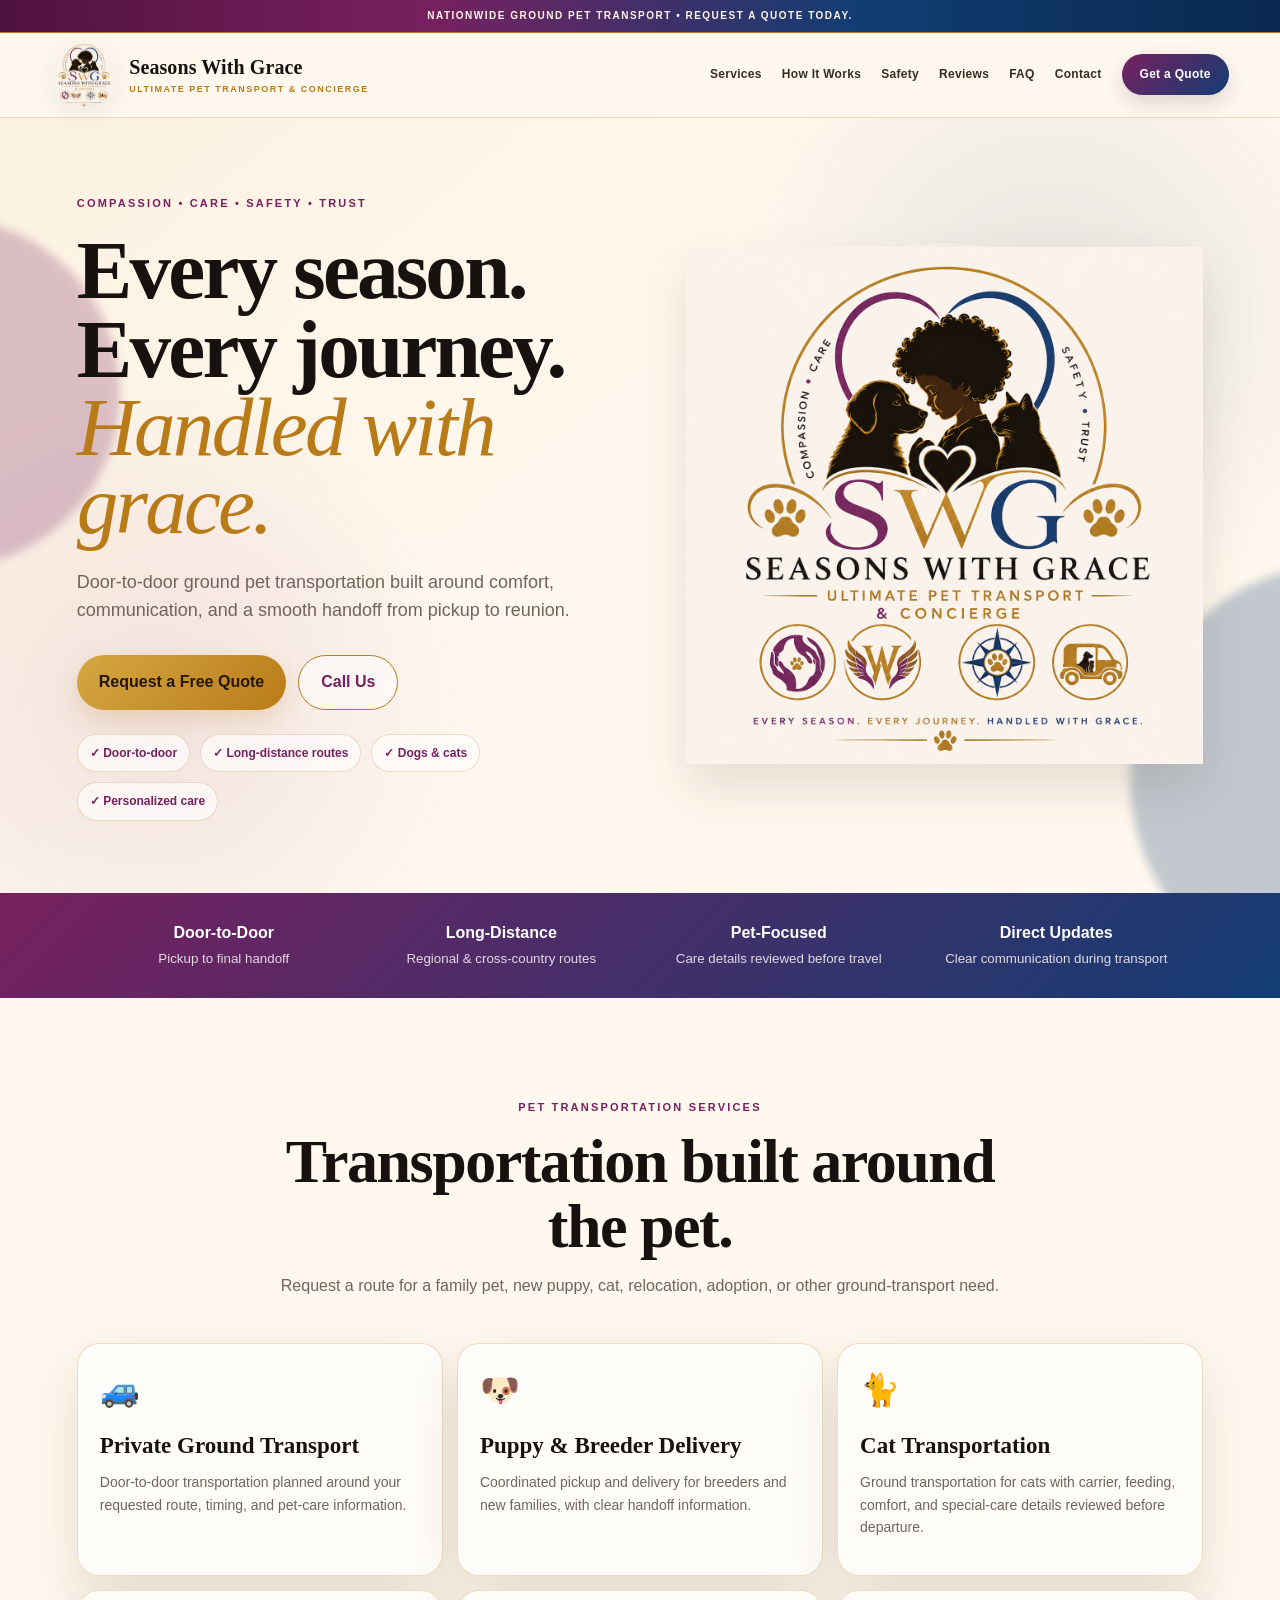
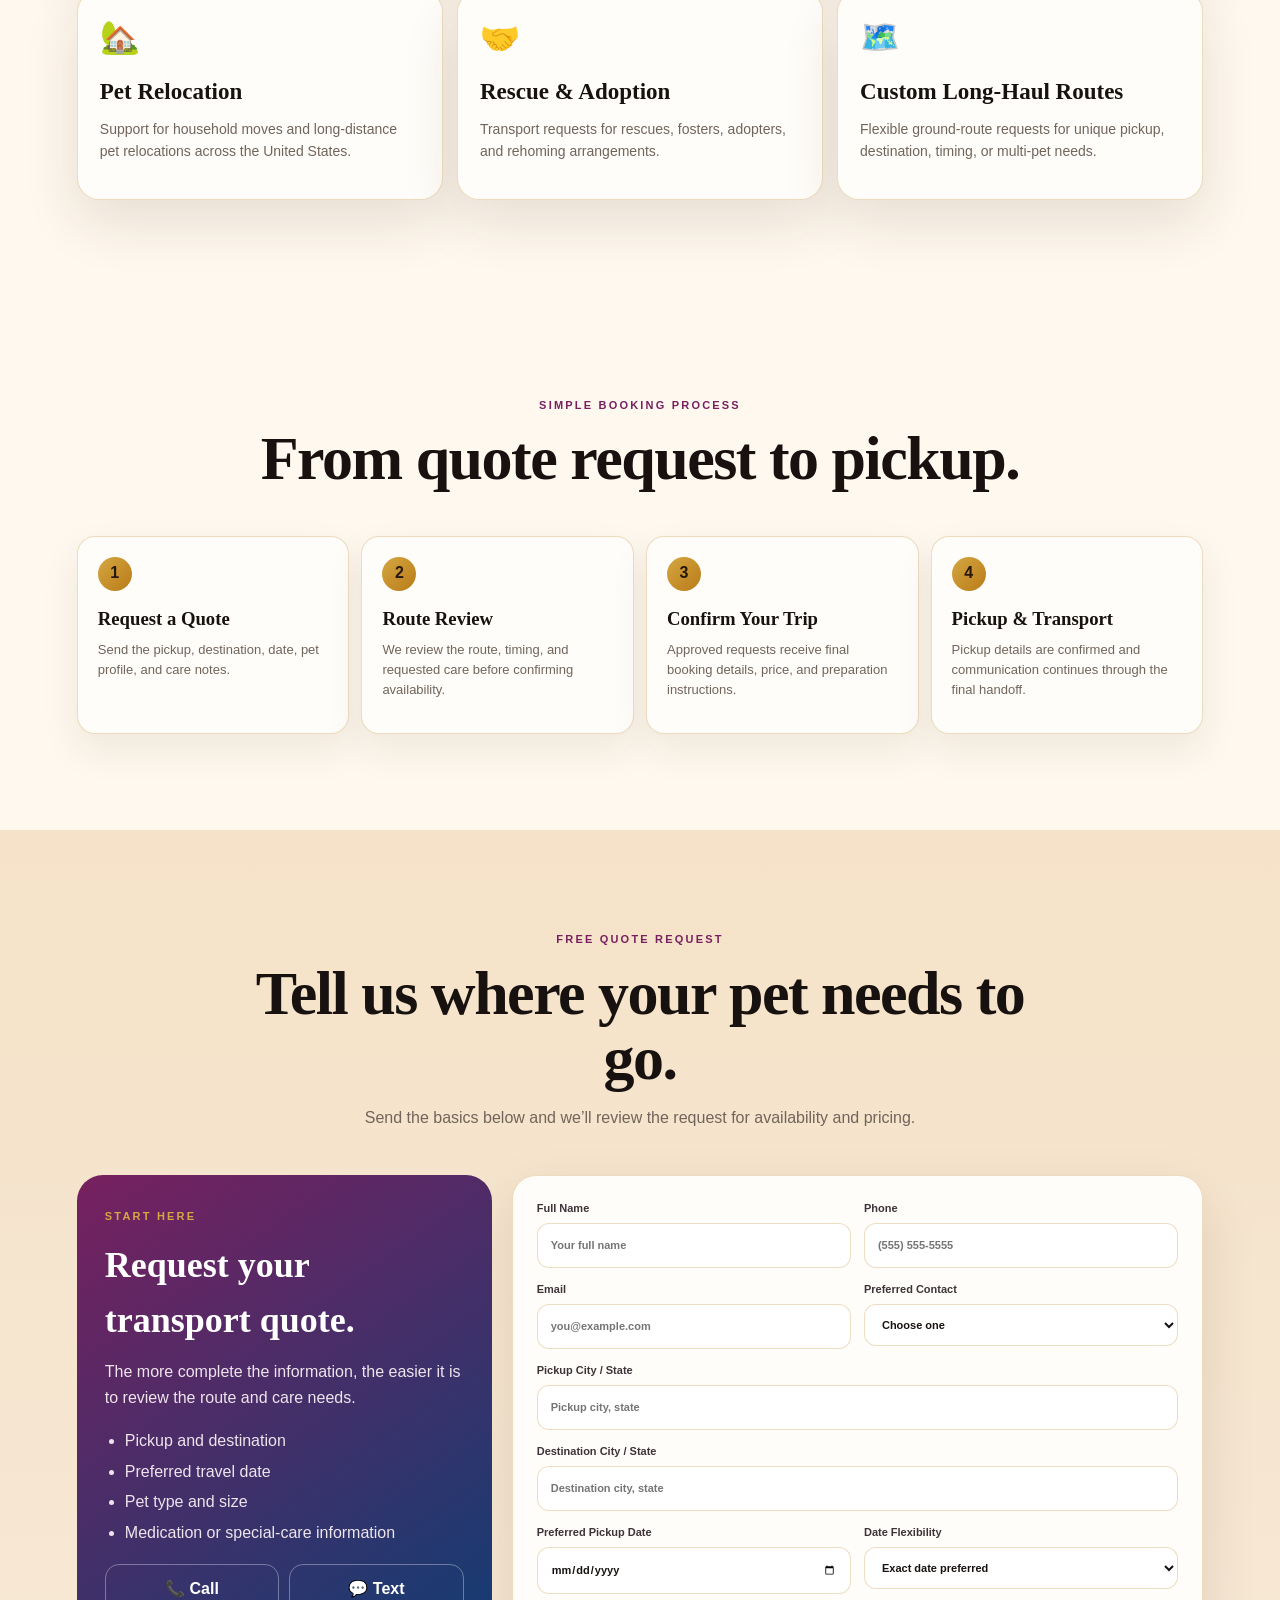
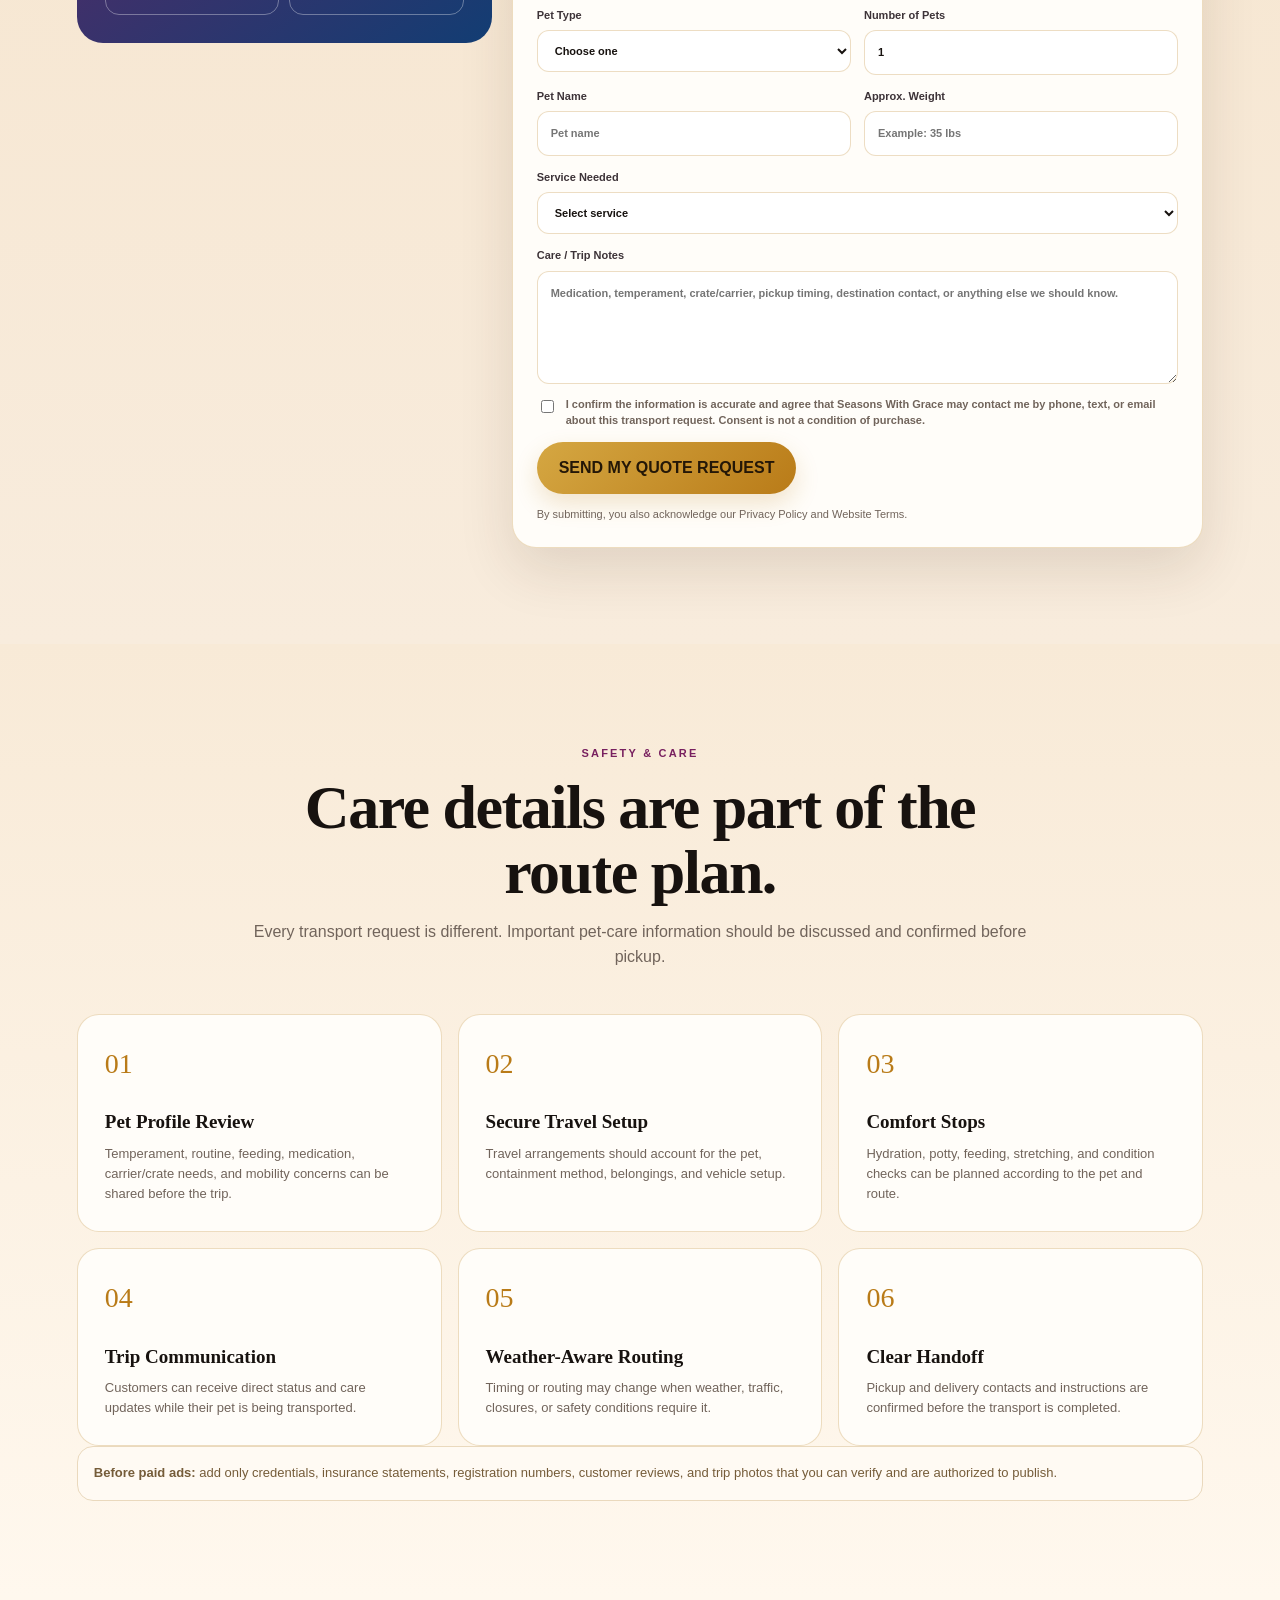
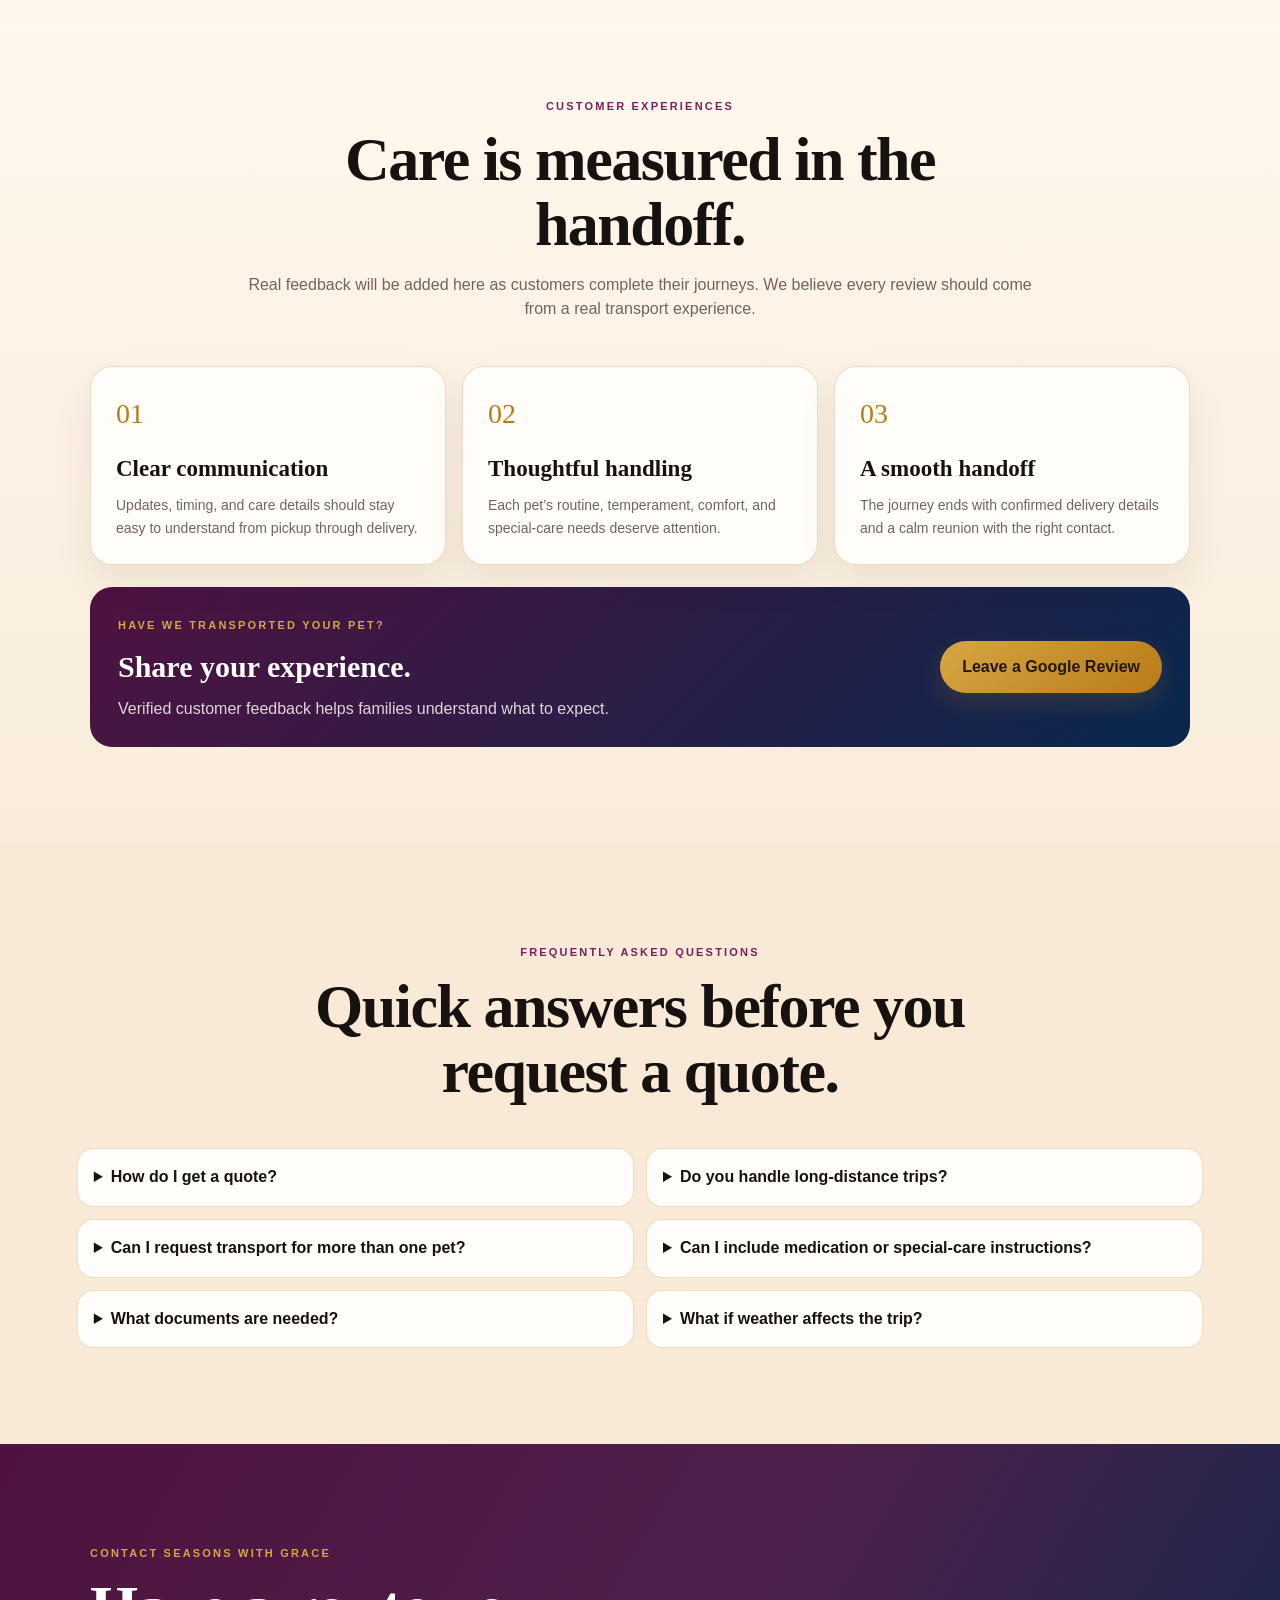
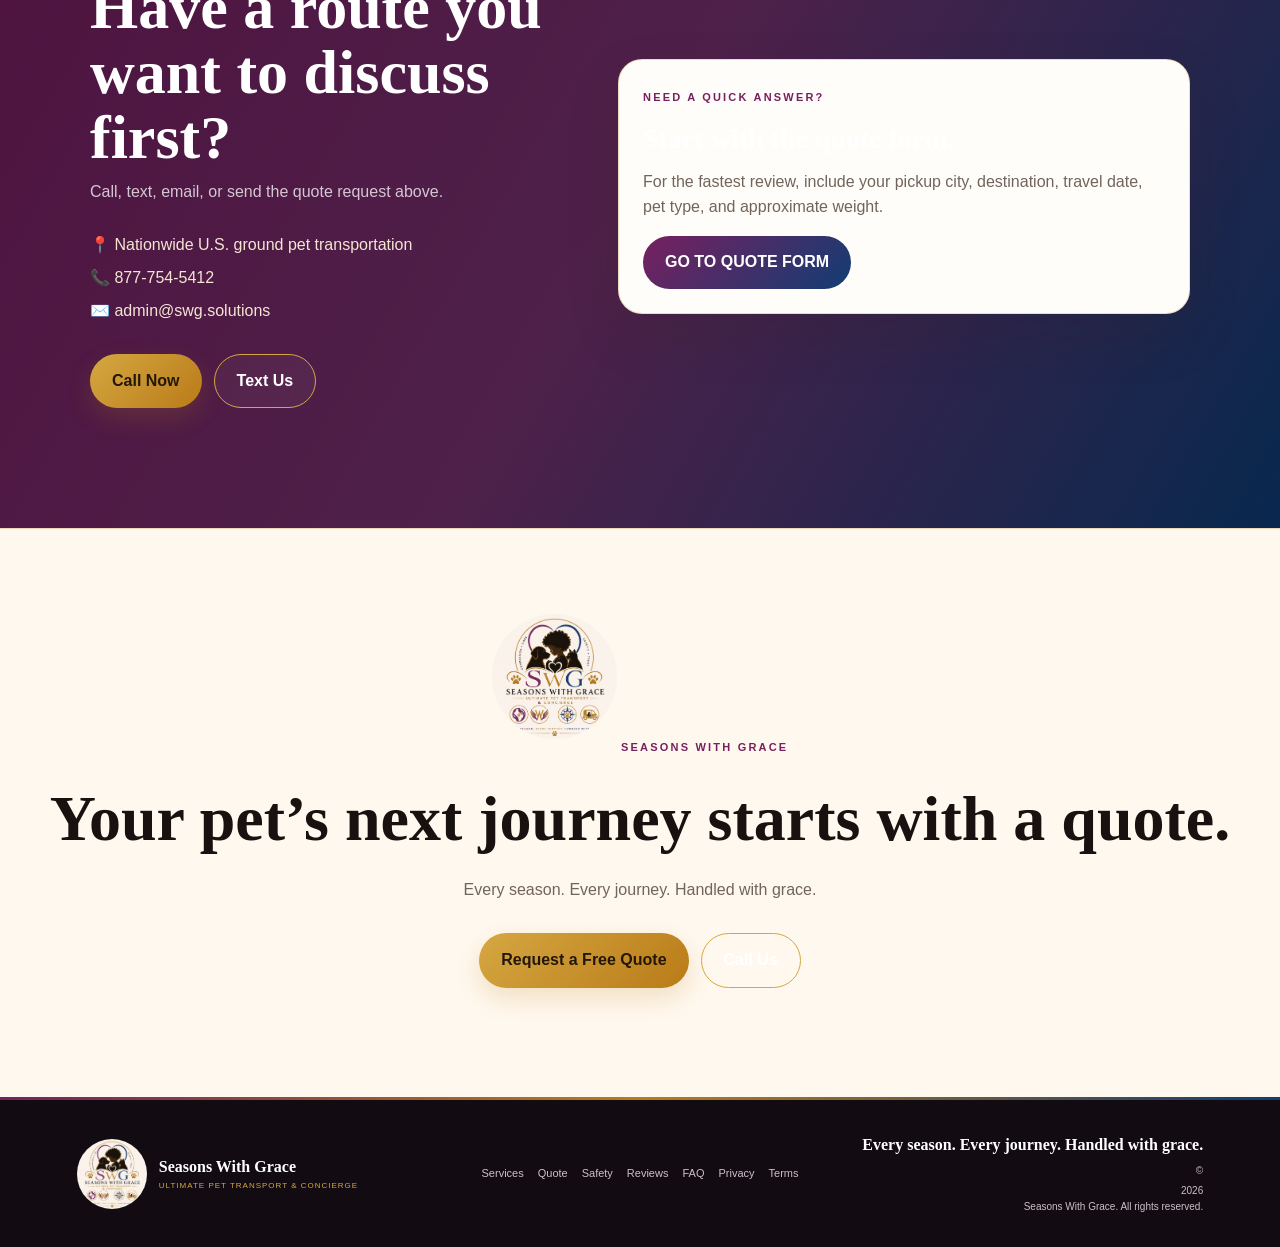
==== commit 7de7fca8: "Refine launch site and add review section" ====
--- a/index.html
+++ b/index.html
@@ -6,9 +6,26 @@
   <meta name="theme-color" content="#fff8ee">
   <title>Seasons With Grace | Nationwide Pet Transport</title>
   <meta name="description" content="Request a quote for compassionate door-to-door pet transportation with Seasons With Grace. Long-distance pet transport, puppy delivery, cat transport, relocation and custom ground routes.">
+  <link rel="canonical" href="https://seasonswithgrace.org/">
+  <meta property="og:type" content="website">
+  <meta property="og:title" content="Seasons With Grace | Nationwide Pet Transport">
+  <meta property="og:description" content="Door-to-door ground pet transportation for long-distance routes, puppies, cats, relocations, adoptions, and custom trips.">
+  <meta property="og:url" content="https://seasonswithgrace.org/">
   <link rel="icon" href="favicon.png">
   <link rel="stylesheet" href="styles.css">
   <link rel="stylesheet" href="launch.css">
+  <script type="application/ld+json">
+    {
+      "@context":"https://schema.org",
+      "@type":"Organization",
+      "name":"Seasons With Grace",
+      "url":"https://seasonswithgrace.org/",
+      "logo":"https://seasonswithgrace.org/images/logo.png",
+      "description":"Nationwide door-to-door ground pet transportation for dogs, cats, puppies, relocations, adoptions, and custom routes.",
+      "areaServed":{"@type":"Country","name":"United States"},
+      "knowsAbout":["Pet transportation","Dog transport","Cat transport","Pet relocation"]
+    }
+  </script>
 </head>
 <body>
   <div class="announcement" data-announcement>Nationwide ground pet transport • Request a quote today.</div>
@@ -23,6 +40,7 @@
       <a href="#services">Services</a>
       <a href="#how">How It Works</a>
       <a href="#safety">Safety</a>
+      <a href="#reviews">Reviews</a>
       <a href="#faq">FAQ</a>
       <a href="#contact">Contact</a>
       <a class="nav-cta" href="#quote">Get a Quote</a>
@@ -44,7 +62,6 @@
       </div>
       <div class="launch-logo-card">
         <img src="images/logo.png" alt="Seasons With Grace brand mark">
-        <div class="launch-care-pill"><i></i><div><small>Journey Care</small><strong>Communication throughout the trip</strong></div></div>
       </div>
     </section>
 
@@ -139,6 +156,23 @@
       <div class="proof-note"><strong>Before paid ads:</strong> add only credentials, insurance statements, registration numbers, customer reviews, and trip photos that you can verify and are authorized to publish.</div>
     </section>
 
+    <section class="section reviews-section" id="reviews">
+      <div class="section-head">
+        <span class="section-kicker">Customer Experiences</span>
+        <h2>Care is measured in the handoff.</h2>
+        <p>Real feedback will be added here as customers complete their journeys. We believe every review should come from a real transport experience.</p>
+      </div>
+      <div class="review-standards">
+        <article><span class="review-mark">01</span><h3>Clear communication</h3><p>Updates, timing, and care details should stay easy to understand from pickup through delivery.</p></article>
+        <article><span class="review-mark">02</span><h3>Thoughtful handling</h3><p>Each pet’s routine, temperament, comfort, and special-care needs deserve attention.</p></article>
+        <article><span class="review-mark">03</span><h3>A smooth handoff</h3><p>The journey ends with confirmed delivery details and a calm reunion with the right contact.</p></article>
+      </div>
+      <div class="review-cta">
+        <div><span class="section-kicker light">Have we transported your pet?</span><h3>Share your experience.</h3><p>Verified customer feedback helps families understand what to expect.</p></div>
+        <a class="btn btn-gold" data-review-link href="#contact" data-track="review_click">Leave a Google Review</a>
+      </div>
+    </section>
+
     <section class="section faq-section" id="faq">
       <div class="section-head"><span class="section-kicker">Frequently Asked Questions</span><h2>Quick answers before you request a quote.</h2></div>
       <div class="faq-short">
@@ -187,7 +221,7 @@
 
   <footer>
     <div class="footer-brand"><img src="images/logo.png" alt="Seasons With Grace logo"><div><strong>Seasons With Grace</strong><span>Ultimate Pet Transport & Concierge</span></div></div>
-    <div class="footer-links"><a href="#services">Services</a><a href="#quote">Quote</a><a href="#safety">Safety</a><a href="#faq">FAQ</a><a href="privacy.html">Privacy</a><a href="terms.html">Terms</a></div>
+    <div class="footer-links"><a href="#services">Services</a><a href="#quote">Quote</a><a href="#safety">Safety</a><a href="#reviews">Reviews</a><a href="#faq">FAQ</a><a href="privacy.html">Privacy</a><a href="terms.html">Terms</a></div>
     <div class="footer-note"><b>Every season. Every journey. Handled with grace.</b><span>© <span id="year"></span> Seasons With Grace. All rights reserved.</span></div>
   </footer>
 
--- a/styles.css
+++ b/styles.css
@@ -2,10 +2,12 @@
   --cream:#fff8ee;--cream-2:#f9ecda;--paper:#fffdf9;--ink:#17120f;--muted:#71645b;
   --gold:#b97b18;--gold-2:#d5a742;--gold-pale:#ead0a0;--plum:#78205f;--plum-dark:#4f123f;
   --navy:#123d73;--navy-dark:#08284e;--green:#2f7457;--line:rgba(185,123,24,.26);
-  --shadow:0 22px 55px rgba(55,34,17,.12);--radius:26px
+  --shadow:0 22px 55px rgba(55,34,17,.12);--radius:26px;
+  --display:"Baskerville","Palatino Linotype","Book Antiqua",Georgia,serif;
+  --sans:"Avenir Next","Segoe UI",Arial,sans-serif
 }
-*{box-sizing:border-box}html{scroll-behavior:smooth;scroll-padding-top:105px}body{margin:0;background:var(--cream);color:var(--ink);font-family:Inter,ui-sans-serif,system-ui,-apple-system,BlinkMacSystemFont,"Segoe UI",sans-serif;line-height:1.55}a{text-decoration:none;color:inherit}button,input,select,textarea{font:inherit}.announcement{padding:7px 18px;text-align:center;background:linear-gradient(90deg,var(--plum-dark),var(--plum),var(--navy),var(--navy-dark));color:#fff6e8;font-size:11px;font-weight:800;letter-spacing:1px;text-transform:uppercase;border-bottom:1px solid var(--gold)}
-.topbar{position:sticky;top:0;z-index:1000;display:flex;align-items:center;justify-content:space-between;padding:9px clamp(18px,4vw,64px);background:rgba(255,248,238,.95);backdrop-filter:blur(18px);border-bottom:1px solid var(--line)}.brand{display:flex;align-items:center;gap:12px}.brand-logo{width:66px;height:66px;object-fit:contain;border-radius:50%;filter:drop-shadow(0 6px 12px rgba(0,0,0,.07))}.brand-copy strong{display:block;font-family:Georgia,serif;font-size:19px}.brand-copy span{display:block;color:var(--gold);font-size:9px;font-weight:900;letter-spacing:1.35px;text-transform:uppercase}nav{display:flex;align-items:center;gap:20px;font-size:13px;font-weight:780}nav a{color:#3b2b23;transition:.2s}nav a:hover{color:var(--plum)}.nav-cta{padding:11px 18px;border-radius:999px;background:linear-gradient(135deg,var(--plum),var(--navy));color:white!important;box-shadow:0 8px 20px rgba(58,31,68,.17)}.menu-btn{display:none;border:0;background:transparent;color:var(--plum);font-size:28px;cursor:pointer}
+*{box-sizing:border-box}html{scroll-behavior:smooth;scroll-padding-top:105px}body{margin:0;background:var(--cream);color:var(--ink);font-family:var(--sans);line-height:1.55;-webkit-font-smoothing:antialiased}a{text-decoration:none;color:inherit}button,input,select,textarea{font:inherit}.announcement{padding:8px 18px;text-align:center;background:linear-gradient(90deg,var(--plum-dark),var(--plum),var(--navy),var(--navy-dark));color:#fff6e8;font-size:10px;font-weight:800;letter-spacing:1.5px;text-transform:uppercase;border-bottom:1px solid var(--gold)}
+.topbar{position:sticky;top:0;z-index:1000;display:flex;align-items:center;justify-content:space-between;padding:9px clamp(18px,4vw,64px);background:rgba(255,248,238,.95);backdrop-filter:blur(18px);border-bottom:1px solid var(--line)}.brand{display:flex;align-items:center;gap:12px}.brand-logo{width:66px;height:66px;object-fit:contain;border-radius:50%;filter:drop-shadow(0 6px 12px rgba(0,0,0,.07))}.brand-copy strong{display:block;font-family:var(--display);font-size:20px;letter-spacing:.1px}.brand-copy span{display:block;color:var(--gold);font-size:9px;font-weight:900;letter-spacing:1.5px;text-transform:uppercase}nav{display:flex;align-items:center;gap:20px;font-size:12px;font-weight:800;letter-spacing:.3px}nav a{color:#3b2b23;transition:.2s}nav a:hover{color:var(--plum)}.nav-cta{padding:11px 18px;border-radius:999px;background:linear-gradient(135deg,var(--plum),var(--navy));color:white!important;box-shadow:0 8px 20px rgba(58,31,68,.17)}.menu-btn{display:none;border:0;background:transparent;color:var(--plum);font-size:28px;cursor:pointer}
 .hero{min-height:82vh;padding:72px clamp(24px,6vw,90px);display:grid;grid-template-columns:1.03fr .97fr;align-items:center;gap:60px;position:relative;overflow:hidden}.hero:before{content:"";position:absolute;inset:0;background:radial-gradient(circle at 12% 76%,rgba(120,32,95,.10),transparent 26%),radial-gradient(circle at 82% 25%,rgba(18,61,115,.11),transparent 27%),linear-gradient(140deg,rgba(213,167,66,.08),transparent 45%)}.hero-orb{position:absolute;border-radius:50%;filter:blur(5px);opacity:.25}.hero-orb.plum{width:350px;height:350px;background:var(--plum);left:-230px;top:100px}.hero-orb.blue{width:430px;height:430px;background:var(--navy);right:-280px;bottom:-100px}.hero-copy,.logo-stage{position:relative;z-index:2}.eyebrow,.section-kicker{display:inline-block;color:var(--plum);font-size:11px;font-weight:900;letter-spacing:2px;text-transform:uppercase}.section-kicker.light{color:var(--gold-2)}h1,h2,h3,p{margin-top:0}.hero h1{font-family:Georgia,"Times New Roman",serif;font-size:clamp(52px,6.5vw,94px);line-height:.94;letter-spacing:-2.8px;margin:17px 0 25px}.hero h1 em{font-weight:400;color:var(--gold);font-style:italic}.hero-lead{max-width:670px;color:var(--muted);font-size:18px}.hero-actions{display:flex;gap:12px;flex-wrap:wrap;margin:30px 0 24px}.btn{border:0;border-radius:999px;padding:14px 22px;font-weight:850;cursor:pointer;display:inline-flex;align-items:center;justify-content:center;transition:.2s transform,.2s box-shadow}.btn:hover{transform:translateY(-2px)}.btn-gold{background:linear-gradient(135deg,var(--gold-2),var(--gold));color:#241707;box-shadow:0 10px 25px rgba(185,123,24,.20)}.btn-plum{background:linear-gradient(135deg,var(--plum),var(--navy));color:#fff}.btn-soft{background:#efe3d2;color:#4b3830}.btn-outline{border:1px solid var(--gold);background:rgba(255,255,255,.52);color:var(--plum)}.btn-outline-light{border:1px solid var(--gold-2);background:rgba(255,255,255,.04);color:#fff}.hero-trust{display:flex;gap:12px 20px;flex-wrap:wrap;color:var(--muted);font-size:13px}.hero-trust span:first-letter{color:var(--green)}.logo-stage{min-height:590px;display:flex;flex-direction:column;align-items:center;justify-content:center;gap:18px;padding:18px 0 8px}.logo-visual{position:relative;width:min(100%,570px);aspect-ratio:1;display:grid;place-items:center}.logo-ring{position:absolute;width:91%;height:91%;border-radius:50%;border:1px solid rgba(185,123,24,.30);box-shadow:0 0 0 30px rgba(255,255,255,.24),0 0 0 31px rgba(120,32,95,.07)}.hero-logo{position:relative;z-index:2;width:100%;height:auto;display:block;filter:drop-shadow(0 25px 25px rgba(50,30,15,.12))}.live-pill{position:relative;z-index:3;left:auto;right:auto;bottom:auto;width:min(100%,390px);display:flex;gap:12px;align-items:center;justify-content:flex-start;background:var(--paper);border:1px solid var(--gold);border-radius:18px;padding:15px 18px;box-shadow:var(--shadow)}.live-pill i,.demo-badge i{display:block;width:10px;height:10px;border-radius:50%;background:#3aa76c;box-shadow:0 0 0 5px rgba(58,167,108,.14)}.live-pill small{display:block;color:var(--muted)}.live-pill strong{display:block;font-size:13px}
 .quick-track{margin:0 clamp(24px,6vw,90px);padding:30px;border-radius:28px;background:linear-gradient(115deg,var(--plum-dark),var(--plum) 34%,var(--navy) 74%,var(--navy-dark));color:#fff;display:flex;align-items:center;justify-content:space-between;gap:30px;border:1px solid rgba(213,167,66,.7);box-shadow:0 20px 42px rgba(47,26,61,.15)}.quick-track h2{font-family:Georgia,serif;font-size:32px;margin:4px 0}.quick-track-form{display:flex;gap:10px;min-width:min(100%,510px)}.quick-track-form input{flex:1;background:rgba(255,255,255,.10);color:#fff;border:1px solid rgba(255,255,255,.28);border-radius:999px;padding:14px 18px}.quick-track-form input::placeholder{color:#d9cbd3}
 .section{padding:96px clamp(24px,6vw,90px)}.section-head{max-width:800px;margin:0 auto 44px;text-align:center}.section-head.left{text-align:left;margin-left:0}.section-head.compact{margin-bottom:0}.section-head h2{font-family:Georgia,serif;font-size:clamp(38px,5vw,62px);line-height:1.05;letter-spacing:-1.5px;margin:10px 0 15px}.section-head p{color:var(--muted);margin-bottom:14px}.about-grid{display:grid;grid-template-columns:.85fr 1.15fr;gap:75px;align-items:center}.about-visual{min-height:560px;position:relative;display:grid;place-items:center}.brand-medallion{width:min(100%,500px);aspect-ratio:1;border-radius:50%;display:grid;place-items:center;background:radial-gradient(circle,#fffdf9 40%,#f9e7ce);border:1px solid var(--gold);box-shadow:var(--shadow)}.brand-medallion img{width:92%;border-radius:50%}.mini-card{position:absolute;width:130px;height:130px;border-radius:50%;display:flex;flex-direction:column;align-items:center;justify-content:center;color:#fff;border:3px solid var(--cream);box-shadow:var(--shadow)}.mini-card span{font-family:Georgia,serif;font-size:32px;font-weight:800}.mini-card small{text-transform:uppercase;letter-spacing:1px;font-size:9px}.plum-card{background:linear-gradient(145deg,var(--plum),var(--plum-dark));left:0;bottom:52px}.navy-card{background:linear-gradient(145deg,var(--navy),var(--navy-dark));right:10px;top:45px}.value-row{display:grid;grid-template-columns:1fr 1fr;gap:12px;margin-top:30px}.value-row div{padding:18px;border-left:3px solid var(--gold);background:rgba(255,255,255,.45);border-radius:0 14px 14px 0}.value-row b{display:block;font-family:Georgia,serif;color:var(--plum);font-size:18px}.value-row span{display:block;color:var(--muted);font-size:12px;margin-top:4px}
@@ -31,3 +33,7 @@
 .portal-launch .btn-primary{background:#c89a52;color:#17131b}
 .portal-launch .btn-secondary{border-color:rgba(255,255,255,.28);color:#fff;background:rgba(255,255,255,.07)}
 @media(max-width:800px){.portal-launch{flex-direction:column;align-items:flex-start}}
+
+h1,h2,h3,.brand-copy strong,.footer-brand strong{font-family:var(--display)}
+.section-kicker,.eyebrow{letter-spacing:2.2px}
+.launch-card,.launch-step,.launch-form,.thankyou-card,.policy-card{box-shadow:0 16px 38px rgba(55,34,17,.08)}
--- a/launch.css
+++ b/launch.css
@@ -6,9 +6,6 @@
 .launch-logo-card{position:relative;display:flex;align-items:center;justify-content:center;min-height:520px}
 .launch-logo-card:before{content:"";position:absolute;width:min(90%,500px);aspect-ratio:1;border:1px solid rgba(185,123,24,.30);border-radius:50%;box-shadow:0 0 0 28px rgba(255,255,255,.22)}
 .launch-logo-card img{position:relative;z-index:2;width:min(100%,540px);filter:drop-shadow(0 25px 25px rgba(50,30,15,.12))}
-.launch-care-pill{position:absolute;z-index:3;bottom:8px;background:var(--paper);border:1px solid var(--gold);box-shadow:var(--shadow);border-radius:18px;padding:14px 18px;display:flex;gap:10px;align-items:center}
-.launch-care-pill i{width:10px;height:10px;border-radius:50%;background:#3aa76c;box-shadow:0 0 0 5px rgba(58,167,108,.14)}
-.launch-care-pill small,.launch-care-pill strong{display:block}.launch-care-pill small{color:var(--muted)}
 .ad-trust-strip{background:linear-gradient(135deg,var(--plum),var(--navy));color:#fff;padding:18px}
 .ad-trust-grid{width:min(1100px,calc(100% - 30px));margin:auto;display:grid;grid-template-columns:repeat(4,1fr);gap:10px}
 .ad-trust-grid div{text-align:center;padding:10px}.ad-trust-grid strong{display:block}.ad-trust-grid small{color:#e1d9e3}
@@ -32,6 +29,12 @@
 .launch-form-status{display:none;margin-top:13px;padding:12px;border-radius:12px;font-size:13px}.launch-form-status.show{display:block}.launch-form-status.ok{background:#e6f3eb;color:#265f43}.launch-form-status.err{background:#f7e6e9;color:#843644}
 .direct-contact{display:grid;grid-template-columns:1fr 1fr;gap:10px;margin-top:14px}.direct-contact a{border:1px solid rgba(255,255,255,.34);border-radius:14px;padding:12px;color:#fff;text-align:center;font-weight:850}
 .proof-note{background:#fffaf3;border:1px solid #ead9bd;padding:16px;border-radius:16px;color:#755c39;font-size:13px;line-height:1.55}
+.reviews-section{background:linear-gradient(180deg,#fff8ee,#f9ecda)}
+.review-standards{display:grid;grid-template-columns:repeat(3,1fr);gap:16px;max-width:1100px;margin:auto}
+.review-standards article{background:var(--paper);border:1px solid var(--line);border-radius:22px;padding:25px;box-shadow:0 16px 38px rgba(55,34,17,.08)}
+.review-mark{color:var(--gold);font-family:var(--display);font-size:28px}
+.review-standards h3{font-family:var(--display);font-size:23px;margin:15px 0 8px}.review-standards p{color:var(--muted);font-size:14px;line-height:1.6;margin:0}
+.review-cta{max-width:1100px;margin:22px auto 0;padding:25px 28px;border-radius:22px;background:linear-gradient(135deg,var(--plum-dark),var(--navy-dark));color:#fff;display:flex;align-items:center;justify-content:space-between;gap:24px}.review-cta h3{font-family:var(--display);font-size:30px;margin:7px 0}.review-cta p{color:#e1d5de;margin:0}.review-cta .section-kicker{color:var(--gold-2)}
 .faq-short{display:grid;grid-template-columns:1fr 1fr;gap:12px}.faq-short details{background:var(--paper);border:1px solid var(--line);border-radius:16px;padding:16px}.faq-short summary{font-weight:850;cursor:pointer}.faq-short p{color:var(--muted);font-size:13px;line-height:1.6}
 .launch-footer-actions{display:flex;gap:10px;flex-wrap:wrap}
 .mobile-lead-bar{display:none;position:fixed;bottom:0;left:0;right:0;z-index:80;background:rgba(20,18,24,.97);padding:8px;gap:8px;box-shadow:0 -8px 24px rgba(0,0,0,.14)}
@@ -42,5 +45,5 @@
 .thankyou-card{text-align:center}.thankyou-card img{width:150px}.thankyou-card h1,.policy-card h1{font-family:Georgia,serif;font-size:42px}.policy-card h2{font-family:Georgia,serif;margin-top:28px}.policy-card p,.policy-card li{color:var(--muted);line-height:1.7}.policy-card a{color:var(--plum);font-weight:800}
 .cookie-banner{position:fixed;left:16px;right:16px;bottom:16px;z-index:120;max-width:760px;margin:auto;background:#17131b;color:#fff;border:1px solid rgba(255,255,255,.15);border-radius:18px;padding:16px;box-shadow:0 20px 60px rgba(0,0,0,.3);display:none}.cookie-banner.show{display:block}.cookie-banner p{margin:0 0 10px;color:#ddd1dc;font-size:12px;line-height:1.5}.cookie-actions{display:flex;gap:8px;flex-wrap:wrap}
 .cookie-actions button{border:0;border-radius:999px;padding:9px 13px;font-weight:850;cursor:pointer}.cookie-actions .accept{background:var(--gold-2);color:#20150b}.cookie-actions .decline{background:#2a2530;color:#fff}
-@media(max-width:900px){.launch-grid{grid-template-columns:1fr 1fr}.launch-process{grid-template-columns:1fr 1fr}.launch-quote-shell{grid-template-columns:1fr}.launch-quote-copy{position:static}.ad-trust-grid{grid-template-columns:1fr 1fr}}
-@media(max-width:620px){body{padding-bottom:68px}.launch-grid,.launch-process,.faq-short,.launch-form .form-grid{grid-template-columns:1fr}.launch-form .span-2{grid-column:span 1}.mobile-lead-bar{display:flex}.launch-logo-card{min-height:390px}.launch-care-pill{bottom:-6px}.ad-trust-grid{grid-template-columns:1fr 1fr}.direct-contact{grid-template-columns:1fr}.thankyou-card h1,.policy-card h1{font-size:34px}}
+@media(max-width:900px){.launch-grid{grid-template-columns:1fr 1fr}.launch-process{grid-template-columns:1fr 1fr}.launch-quote-shell{grid-template-columns:1fr}.launch-quote-copy{position:static}.ad-trust-grid{grid-template-columns:1fr 1fr}.review-standards{grid-template-columns:1fr 1fr}.review-cta{align-items:flex-start;flex-direction:column}}
+@media(max-width:620px){body{padding-bottom:68px}.launch-grid,.launch-process,.faq-short,.launch-form .form-grid,.review-standards{grid-template-columns:1fr}.launch-form .span-2{grid-column:span 1}.mobile-lead-bar{display:flex}.launch-logo-card{min-height:390px}.ad-trust-grid{grid-template-columns:1fr 1fr}.direct-contact{grid-template-columns:1fr}.thankyou-card h1,.policy-card h1{font-size:34px}}
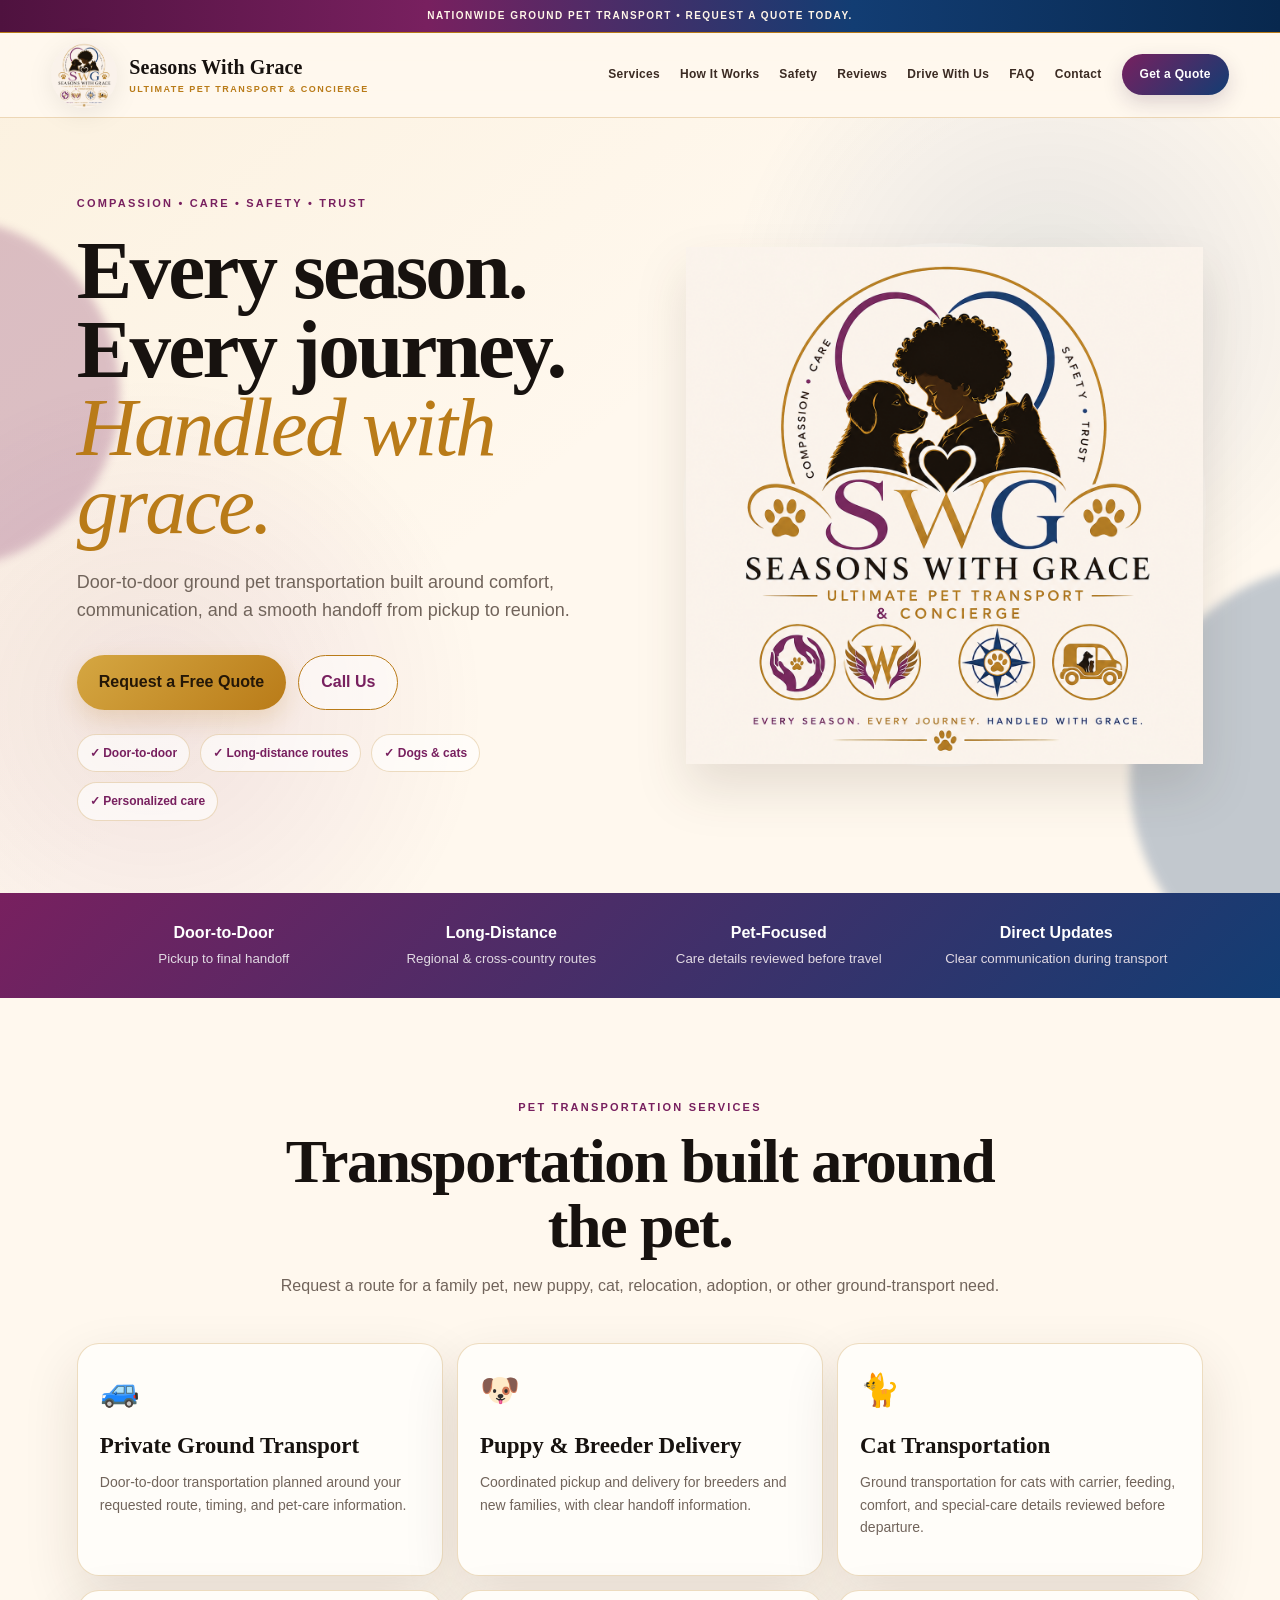
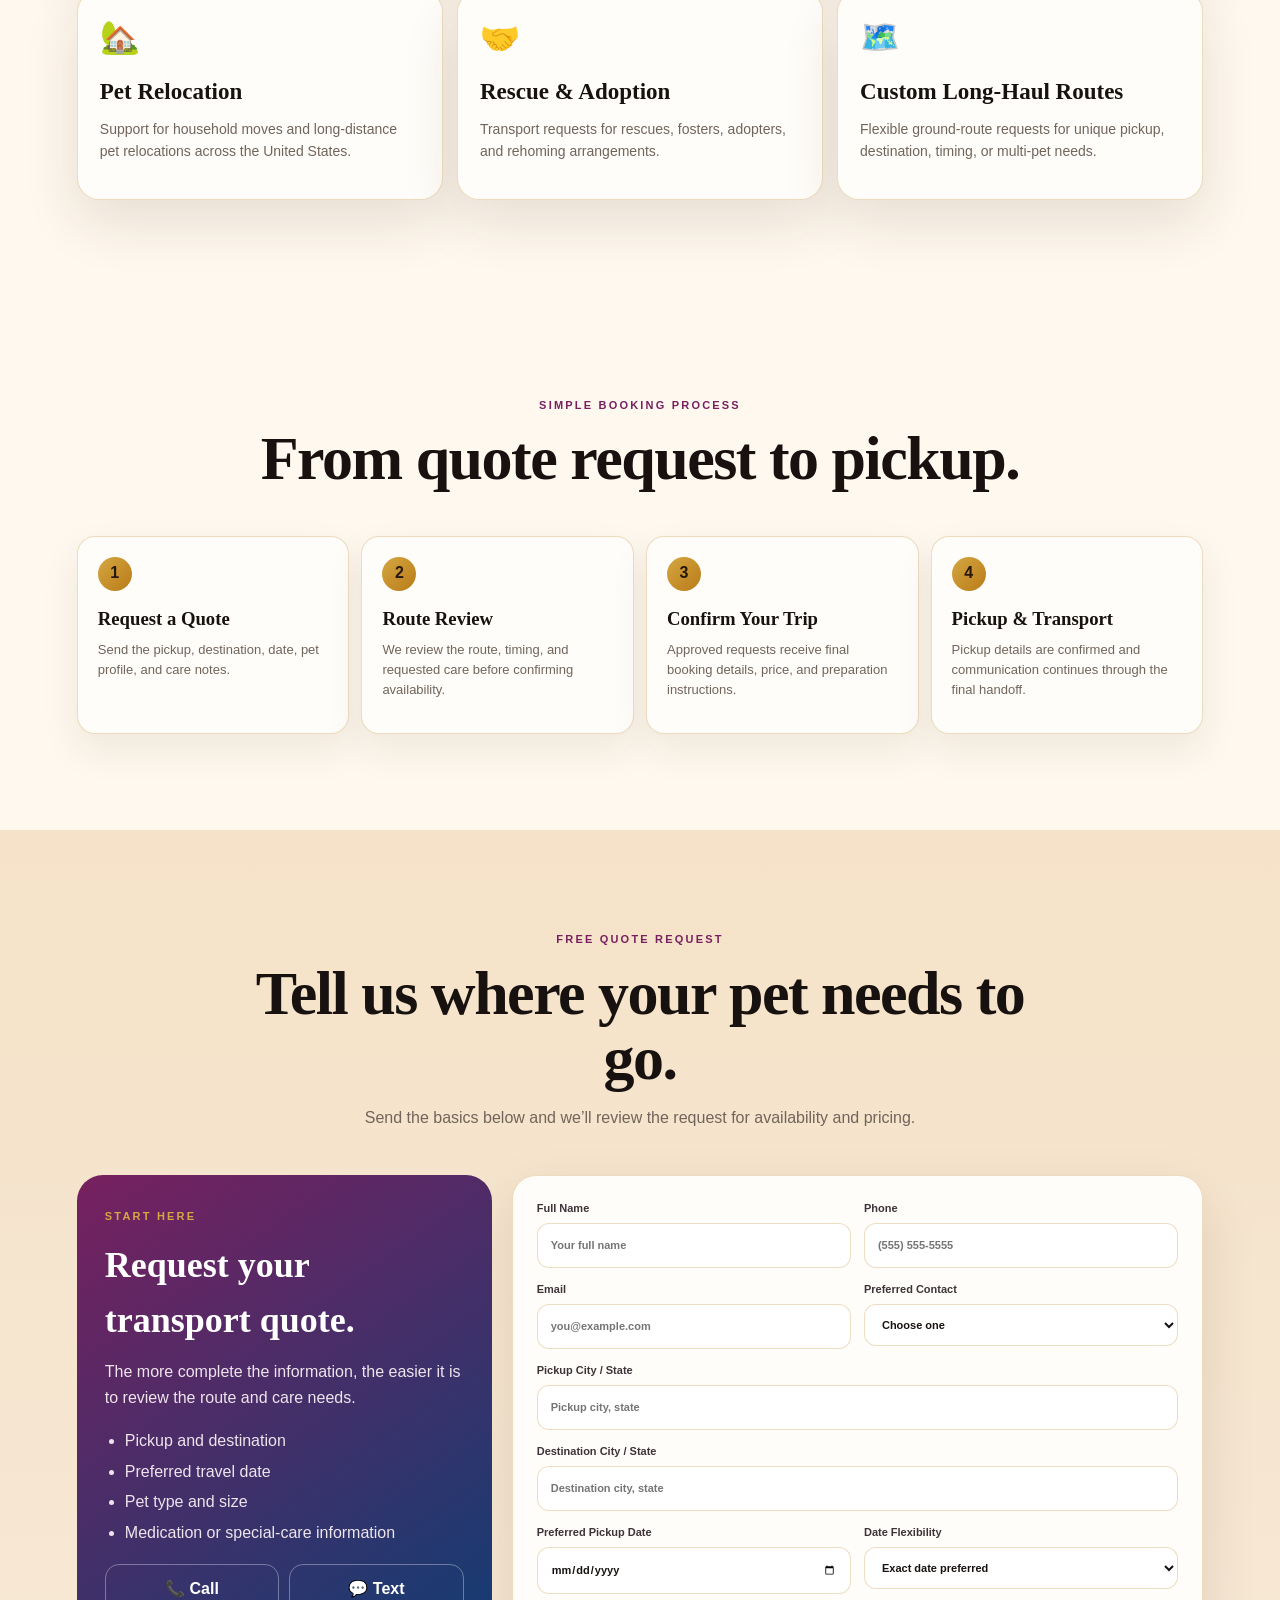
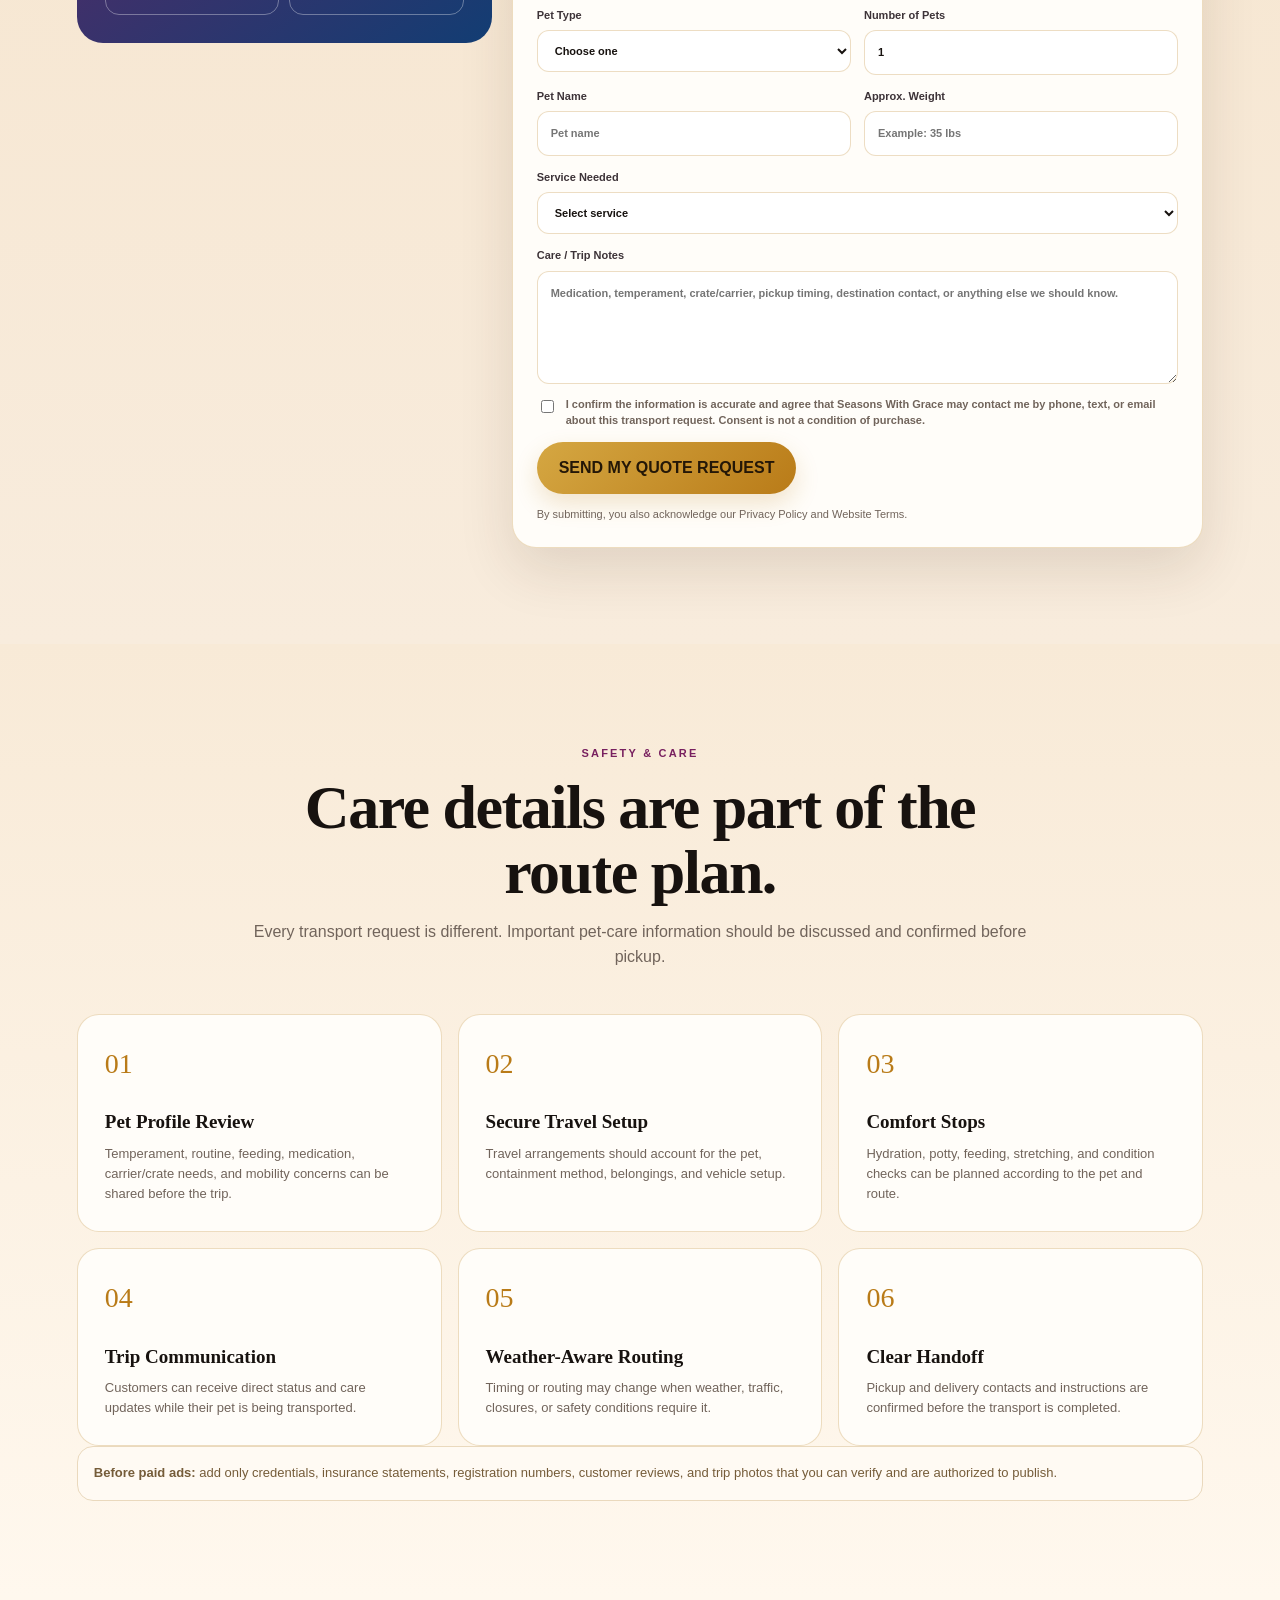
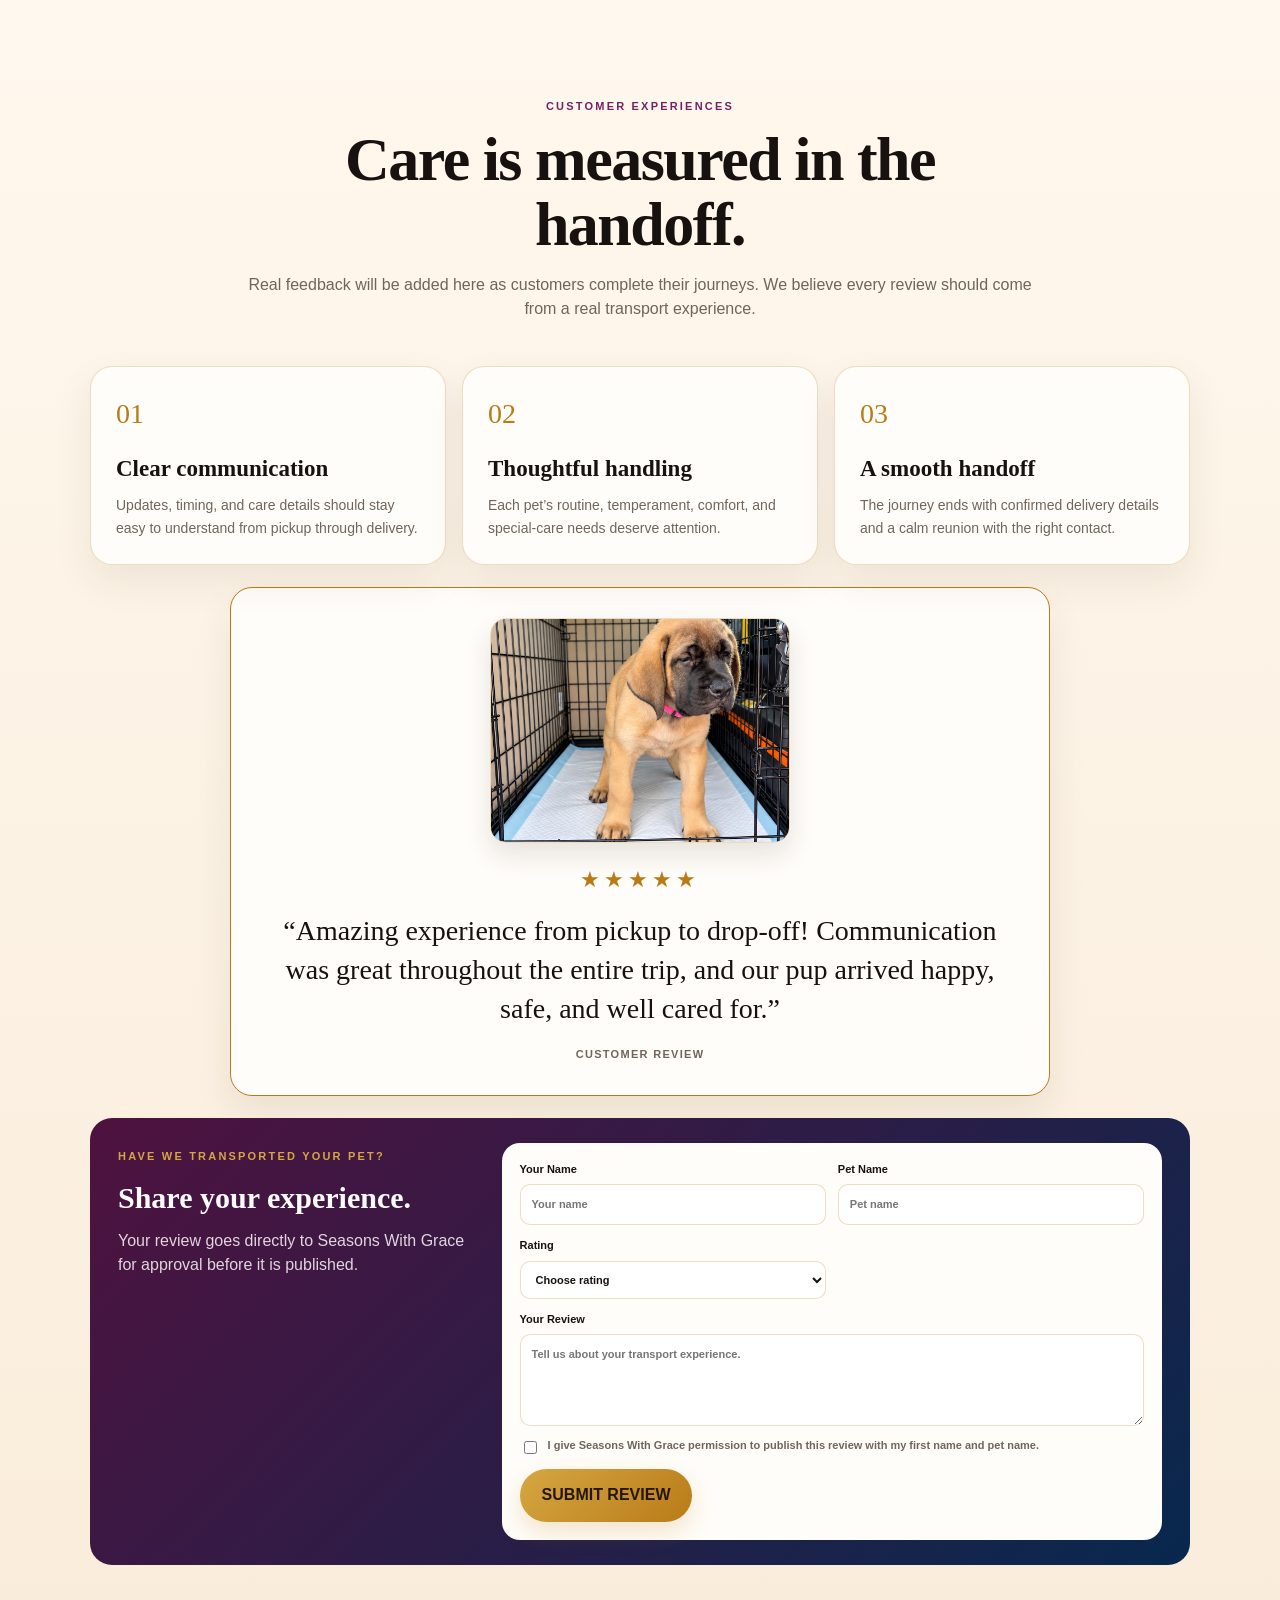
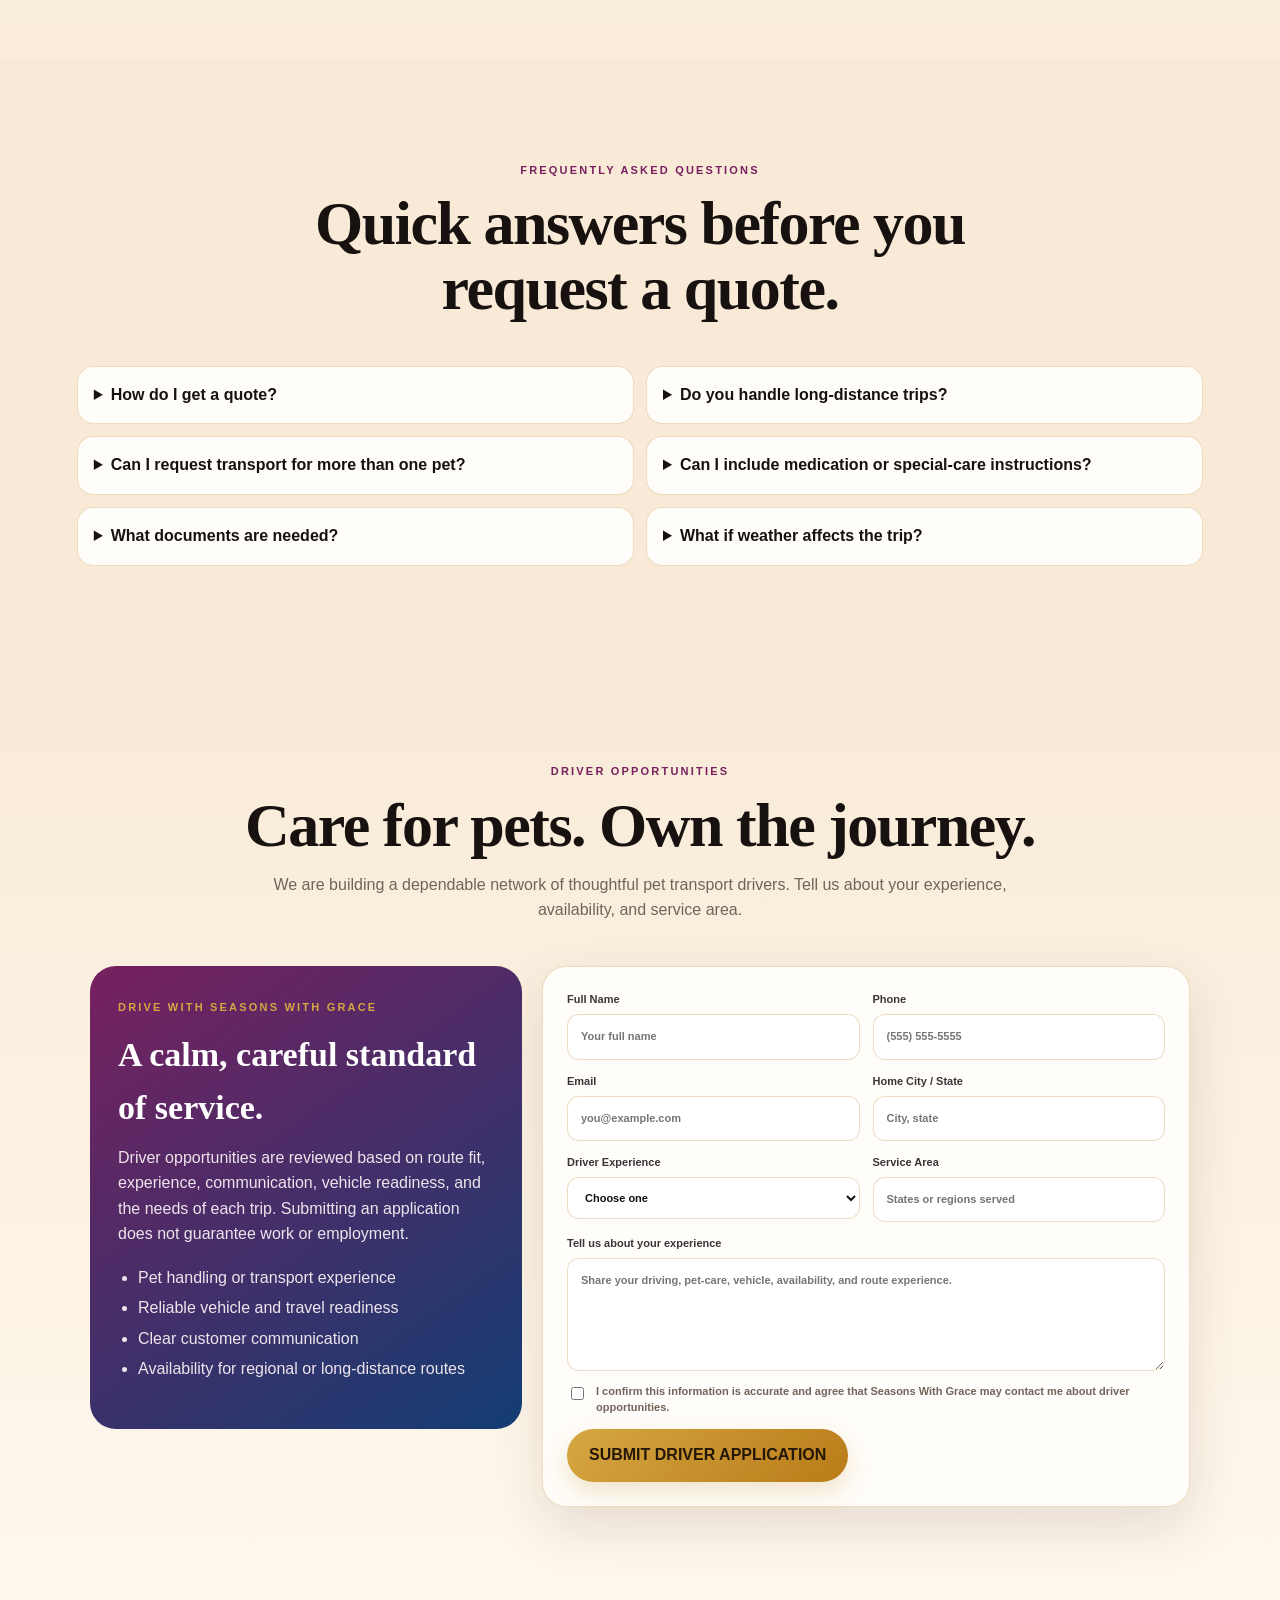
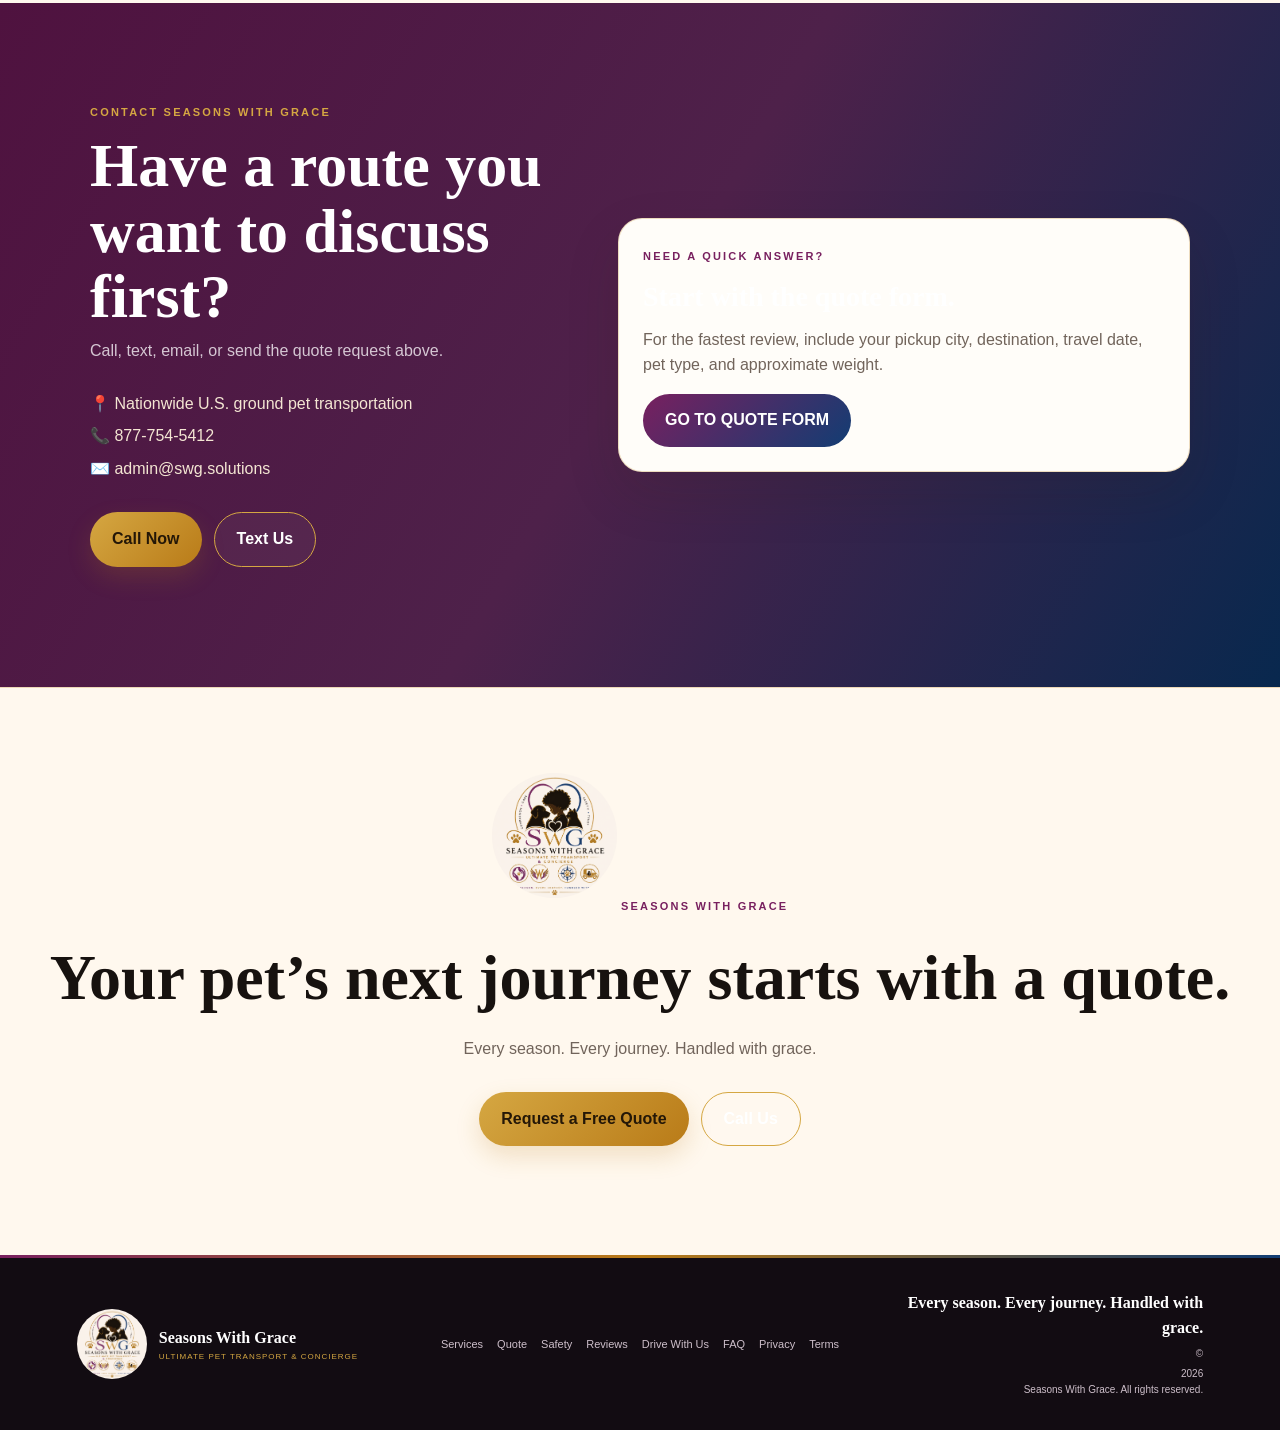
==== commit 15c6d2e7: "Add driver career application section" ====
--- a/index.html
+++ b/index.html
@@ -41,6 +41,7 @@
       <a href="#how">How It Works</a>
       <a href="#safety">Safety</a>
       <a href="#reviews">Reviews</a>
+      <a href="#careers">Drive With Us</a>
       <a href="#faq">FAQ</a>
       <a href="#contact">Contact</a>
       <a class="nav-cta" href="#quote">Get a Quote</a>
@@ -167,9 +168,25 @@
         <article><span class="review-mark">02</span><h3>Thoughtful handling</h3><p>Each pet’s routine, temperament, comfort, and special-care needs deserve attention.</p></article>
         <article><span class="review-mark">03</span><h3>A smooth handoff</h3><p>The journey ends with confirmed delivery details and a calm reunion with the right contact.</p></article>
       </div>
+      <article class="customer-review">
+        <img class="customer-review-photo" src="images/puppy-review.jpg.png" alt="Puppy safely settled in a travel crate">
+        <div class="customer-review-stars" aria-label="5 out of 5 stars">★★★★★</div>
+        <blockquote>“Amazing experience from pickup to drop-off! Communication was great throughout the entire trip, and our pup arrived happy, safe, and well cared for.”</blockquote>
+        <span class="customer-review-label">Customer review</span>
+      </article>
       <div class="review-cta">
-        <div><span class="section-kicker light">Have we transported your pet?</span><h3>Share your experience.</h3><p>Verified customer feedback helps families understand what to expect.</p></div>
-        <a class="btn btn-gold" data-review-link href="#contact" data-track="review_click">Leave a Google Review</a>
+        <div class="review-cta-copy"><span class="section-kicker light">Have we transported your pet?</span><h3>Share your experience.</h3><p>Your review goes directly to Seasons With Grace for approval before it is published.</p></div>
+        <form id="reviewForm" class="review-form">
+          <div class="review-form-grid">
+            <label>Your Name<input name="reviewerName" autocomplete="name" required placeholder="Your name"></label>
+            <label>Pet Name<input name="reviewPet" required placeholder="Pet name"></label>
+            <label>Rating<select name="rating" required><option value="">Choose rating</option><option>5 stars</option><option>4 stars</option><option>3 stars</option><option>2 stars</option><option>1 star</option></select></label>
+            <label class="review-span-2">Your Review<textarea name="reviewText" rows="4" required placeholder="Tell us about your transport experience."></textarea></label>
+          </div>
+          <label class="review-permission"><input type="checkbox" name="publishPermission" value="Yes" required><span>I give Seasons With Grace permission to publish this review with my first name and pet name.</span></label>
+          <button class="btn btn-gold" type="submit" id="reviewSubmit">SUBMIT REVIEW</button>
+          <div id="reviewStatus" class="launch-form-status" role="status"></div>
+        </form>
       </div>
     </section>
 
@@ -182,6 +199,36 @@
         <details><summary>Can I include medication or special-care instructions?</summary><p>Yes. Include the details in your request. The requested care should be reviewed and confirmed before a booking is accepted.</p></details>
         <details><summary>What documents are needed?</summary><p>Requirements can vary based on the pet, route, destination, and current regulations. Required documents should be confirmed before pickup.</p></details>
         <details><summary>What if weather affects the trip?</summary><p>Safety comes first. Timing or routing may need to change when conditions make the original plan unsafe or impractical.</p></details>
+      </div>
+    </section>
+
+    <section class="section careers-section" id="careers">
+      <div class="section-head">
+        <span class="section-kicker">Driver Opportunities</span>
+        <h2>Care for pets. Own the journey.</h2>
+        <p>We are building a dependable network of thoughtful pet transport drivers. Tell us about your experience, availability, and service area.</p>
+      </div>
+      <div class="career-shell">
+        <div class="career-copy">
+          <span class="section-kicker light">Drive With Seasons With Grace</span>
+          <h3>A calm, careful standard of service.</h3>
+          <p>Driver opportunities are reviewed based on route fit, experience, communication, vehicle readiness, and the needs of each trip. Submitting an application does not guarantee work or employment.</p>
+          <ul><li>Pet handling or transport experience</li><li>Reliable vehicle and travel readiness</li><li>Clear customer communication</li><li>Availability for regional or long-distance routes</li></ul>
+        </div>
+        <form id="careerForm" class="career-form">
+          <div class="career-form-grid">
+            <label>Full Name<input name="applicantName" autocomplete="name" required placeholder="Your full name"></label>
+            <label>Phone<input name="applicantPhone" autocomplete="tel" required placeholder="(555) 555-5555"></label>
+            <label>Email<input name="applicantEmail" type="email" autocomplete="email" required placeholder="you@example.com"></label>
+            <label>Home City / State<input name="applicantLocation" required placeholder="City, state"></label>
+            <label>Driver Experience<select name="driverExperience" required><option value="">Choose one</option><option>Pet transport</option><option>Professional driving</option><option>Animal care</option><option>New to pet transport</option></select></label>
+            <label>Service Area<input name="serviceArea" required placeholder="States or regions served"></label>
+            <label class="career-span-2">Tell us about your experience<textarea name="applicationNotes" rows="5" required placeholder="Share your driving, pet-care, vehicle, availability, and route experience."></textarea></label>
+          </div>
+          <label class="career-consent"><input type="checkbox" name="applicationConsent" required><span>I confirm this information is accurate and agree that Seasons With Grace may contact me about driver opportunities.</span></label>
+          <button class="btn btn-gold" type="submit" id="careerSubmit">SUBMIT DRIVER APPLICATION</button>
+          <div id="careerStatus" class="launch-form-status" role="status"></div>
+        </form>
       </div>
     </section>
 
@@ -221,7 +268,7 @@
 
   <footer>
     <div class="footer-brand"><img src="images/logo.png" alt="Seasons With Grace logo"><div><strong>Seasons With Grace</strong><span>Ultimate Pet Transport & Concierge</span></div></div>
-    <div class="footer-links"><a href="#services">Services</a><a href="#quote">Quote</a><a href="#safety">Safety</a><a href="#reviews">Reviews</a><a href="#faq">FAQ</a><a href="privacy.html">Privacy</a><a href="terms.html">Terms</a></div>
+    <div class="footer-links"><a href="#services">Services</a><a href="#quote">Quote</a><a href="#safety">Safety</a><a href="#reviews">Reviews</a><a href="#careers">Drive With Us</a><a href="#faq">FAQ</a><a href="privacy.html">Privacy</a><a href="terms.html">Terms</a></div>
     <div class="footer-note"><b>Every season. Every journey. Handled with grace.</b><span>© <span id="year"></span> Seasons With Grace. All rights reserved.</span></div>
   </footer>
 
--- a/launch.css
+++ b/launch.css
@@ -34,8 +34,15 @@
 .review-standards article{background:var(--paper);border:1px solid var(--line);border-radius:22px;padding:25px;box-shadow:0 16px 38px rgba(55,34,17,.08)}
 .review-mark{color:var(--gold);font-family:var(--display);font-size:28px}
 .review-standards h3{font-family:var(--display);font-size:23px;margin:15px 0 8px}.review-standards p{color:var(--muted);font-size:14px;line-height:1.6;margin:0}
-.review-cta{max-width:1100px;margin:22px auto 0;padding:25px 28px;border-radius:22px;background:linear-gradient(135deg,var(--plum-dark),var(--navy-dark));color:#fff;display:flex;align-items:center;justify-content:space-between;gap:24px}.review-cta h3{font-family:var(--display);font-size:30px;margin:7px 0}.review-cta p{color:#e1d5de;margin:0}.review-cta .section-kicker{color:var(--gold-2)}
+.customer-review{max-width:820px;margin:22px auto 0;padding:30px 34px;text-align:center;background:var(--paper);border:1px solid var(--gold);border-radius:22px;box-shadow:0 16px 38px rgba(55,34,17,.08)}
+.customer-review-photo{display:block;width:min(100%,300px);aspect-ratio:4/3;object-fit:cover;margin:0 auto 20px;border-radius:16px;border:1px solid var(--line);box-shadow:0 12px 26px rgba(55,34,17,.12)}
+.customer-review-stars{color:var(--gold);font-size:22px;letter-spacing:4px}.customer-review blockquote{margin:14px 0 12px;font-family:var(--display);font-size:clamp(20px,2.5vw,28px);line-height:1.4}.customer-review-label{color:var(--muted);font-size:11px;font-weight:850;letter-spacing:1.3px;text-transform:uppercase}
+.review-cta{max-width:1100px;margin:22px auto 0;padding:25px 28px;border-radius:22px;background:linear-gradient(135deg,var(--plum-dark),var(--navy-dark));color:#fff;display:grid;grid-template-columns:.7fr 1.3fr;align-items:start;gap:28px}.review-cta h3{font-family:var(--display);font-size:30px;margin:7px 0}.review-cta p{color:#e1d5de;margin:0}.review-cta .section-kicker{color:var(--gold-2)}.review-form{background:var(--paper);color:var(--ink);border-radius:18px;padding:18px}.review-form-grid{display:grid;grid-template-columns:1fr 1fr;gap:12px}.review-form label{display:flex;flex-direction:column;gap:6px;font-size:11px;font-weight:850}.review-form input,.review-form select,.review-form textarea{width:100%;padding:11px;border:1px solid var(--line);border-radius:10px;background:#fff;color:var(--ink)}.review-span-2{grid-column:span 2}.review-permission{display:flex!important;flex-direction:row!important;align-items:flex-start;gap:8px!important;margin:12px 0;color:var(--muted);font-weight:600!important;line-height:1.4}.review-permission input{width:auto;margin-top:3px}.review-form-status{color:var(--muted)}
 .faq-short{display:grid;grid-template-columns:1fr 1fr;gap:12px}.faq-short details{background:var(--paper);border:1px solid var(--line);border-radius:16px;padding:16px}.faq-short summary{font-weight:850;cursor:pointer}.faq-short p{color:var(--muted);font-size:13px;line-height:1.6}
+.careers-section{background:linear-gradient(180deg,#f8ead7,#fff8ee)}
+.career-shell{max-width:1100px;margin:auto;display:grid;grid-template-columns:.8fr 1.2fr;gap:20px;align-items:start}
+.career-copy{background:linear-gradient(145deg,var(--plum),var(--navy));color:#fff;border-radius:26px;padding:28px;position:sticky;top:105px}.career-copy h3{font-family:var(--display);font-size:34px;margin:10px 0}.career-copy p{color:#eee4ec;line-height:1.6}.career-copy ul{padding-left:20px;line-height:1.9;color:#eee4ec}
+.career-form{background:var(--paper);border:1px solid var(--line);border-radius:24px;padding:24px;box-shadow:var(--shadow)}.career-form-grid{display:grid;grid-template-columns:1fr 1fr;gap:13px}.career-form label{display:flex;flex-direction:column;gap:6px;font-size:11px;font-weight:850;color:#3d3338}.career-form input,.career-form select,.career-form textarea{width:100%;padding:13px;border:1px solid var(--line);border-radius:12px;background:#fff;color:var(--ink)}.career-form input:focus,.career-form select:focus,.career-form textarea:focus{outline:2px solid rgba(120,32,95,.12);border-color:var(--plum)}.career-span-2{grid-column:span 2}.career-consent{display:flex!important;flex-direction:row!important;align-items:flex-start;gap:9px!important;margin:13px 0;color:var(--muted)!important;font-weight:600!important;line-height:1.45}.career-consent input{width:auto;margin-top:3px}
 .launch-footer-actions{display:flex;gap:10px;flex-wrap:wrap}
 .mobile-lead-bar{display:none;position:fixed;bottom:0;left:0;right:0;z-index:80;background:rgba(20,18,24,.97);padding:8px;gap:8px;box-shadow:0 -8px 24px rgba(0,0,0,.14)}
 .mobile-lead-bar a{flex:1;text-align:center;padding:12px 8px;border-radius:999px;font-size:12px;font-weight:900}.mobile-lead-bar .quote{background:var(--gold-2);color:#261708}.mobile-lead-bar .call{background:#fff;color:var(--plum)}
@@ -45,5 +52,5 @@
 .thankyou-card{text-align:center}.thankyou-card img{width:150px}.thankyou-card h1,.policy-card h1{font-family:Georgia,serif;font-size:42px}.policy-card h2{font-family:Georgia,serif;margin-top:28px}.policy-card p,.policy-card li{color:var(--muted);line-height:1.7}.policy-card a{color:var(--plum);font-weight:800}
 .cookie-banner{position:fixed;left:16px;right:16px;bottom:16px;z-index:120;max-width:760px;margin:auto;background:#17131b;color:#fff;border:1px solid rgba(255,255,255,.15);border-radius:18px;padding:16px;box-shadow:0 20px 60px rgba(0,0,0,.3);display:none}.cookie-banner.show{display:block}.cookie-banner p{margin:0 0 10px;color:#ddd1dc;font-size:12px;line-height:1.5}.cookie-actions{display:flex;gap:8px;flex-wrap:wrap}
 .cookie-actions button{border:0;border-radius:999px;padding:9px 13px;font-weight:850;cursor:pointer}.cookie-actions .accept{background:var(--gold-2);color:#20150b}.cookie-actions .decline{background:#2a2530;color:#fff}
-@media(max-width:900px){.launch-grid{grid-template-columns:1fr 1fr}.launch-process{grid-template-columns:1fr 1fr}.launch-quote-shell{grid-template-columns:1fr}.launch-quote-copy{position:static}.ad-trust-grid{grid-template-columns:1fr 1fr}.review-standards{grid-template-columns:1fr 1fr}.review-cta{align-items:flex-start;flex-direction:column}}
-@media(max-width:620px){body{padding-bottom:68px}.launch-grid,.launch-process,.faq-short,.launch-form .form-grid,.review-standards{grid-template-columns:1fr}.launch-form .span-2{grid-column:span 1}.mobile-lead-bar{display:flex}.launch-logo-card{min-height:390px}.ad-trust-grid{grid-template-columns:1fr 1fr}.direct-contact{grid-template-columns:1fr}.thankyou-card h1,.policy-card h1{font-size:34px}}
+@media(max-width:900px){.launch-grid{grid-template-columns:1fr 1fr}.launch-process{grid-template-columns:1fr 1fr}.launch-quote-shell{grid-template-columns:1fr}.launch-quote-copy,.career-copy{position:static}.ad-trust-grid{grid-template-columns:1fr 1fr}.review-standards{grid-template-columns:1fr 1fr}.review-cta,.career-shell{grid-template-columns:1fr}}
+@media(max-width:620px){body{padding-bottom:68px}.launch-grid,.launch-process,.faq-short,.launch-form .form-grid,.review-standards,.review-form-grid,.career-form-grid{grid-template-columns:1fr}.launch-form .span-2,.review-span-2,.career-span-2{grid-column:span 1}.mobile-lead-bar{display:flex}.launch-logo-card{min-height:390px}.ad-trust-grid{grid-template-columns:1fr 1fr}.direct-contact{grid-template-columns:1fr}.thankyou-card h1,.policy-card h1{font-size:34px}}
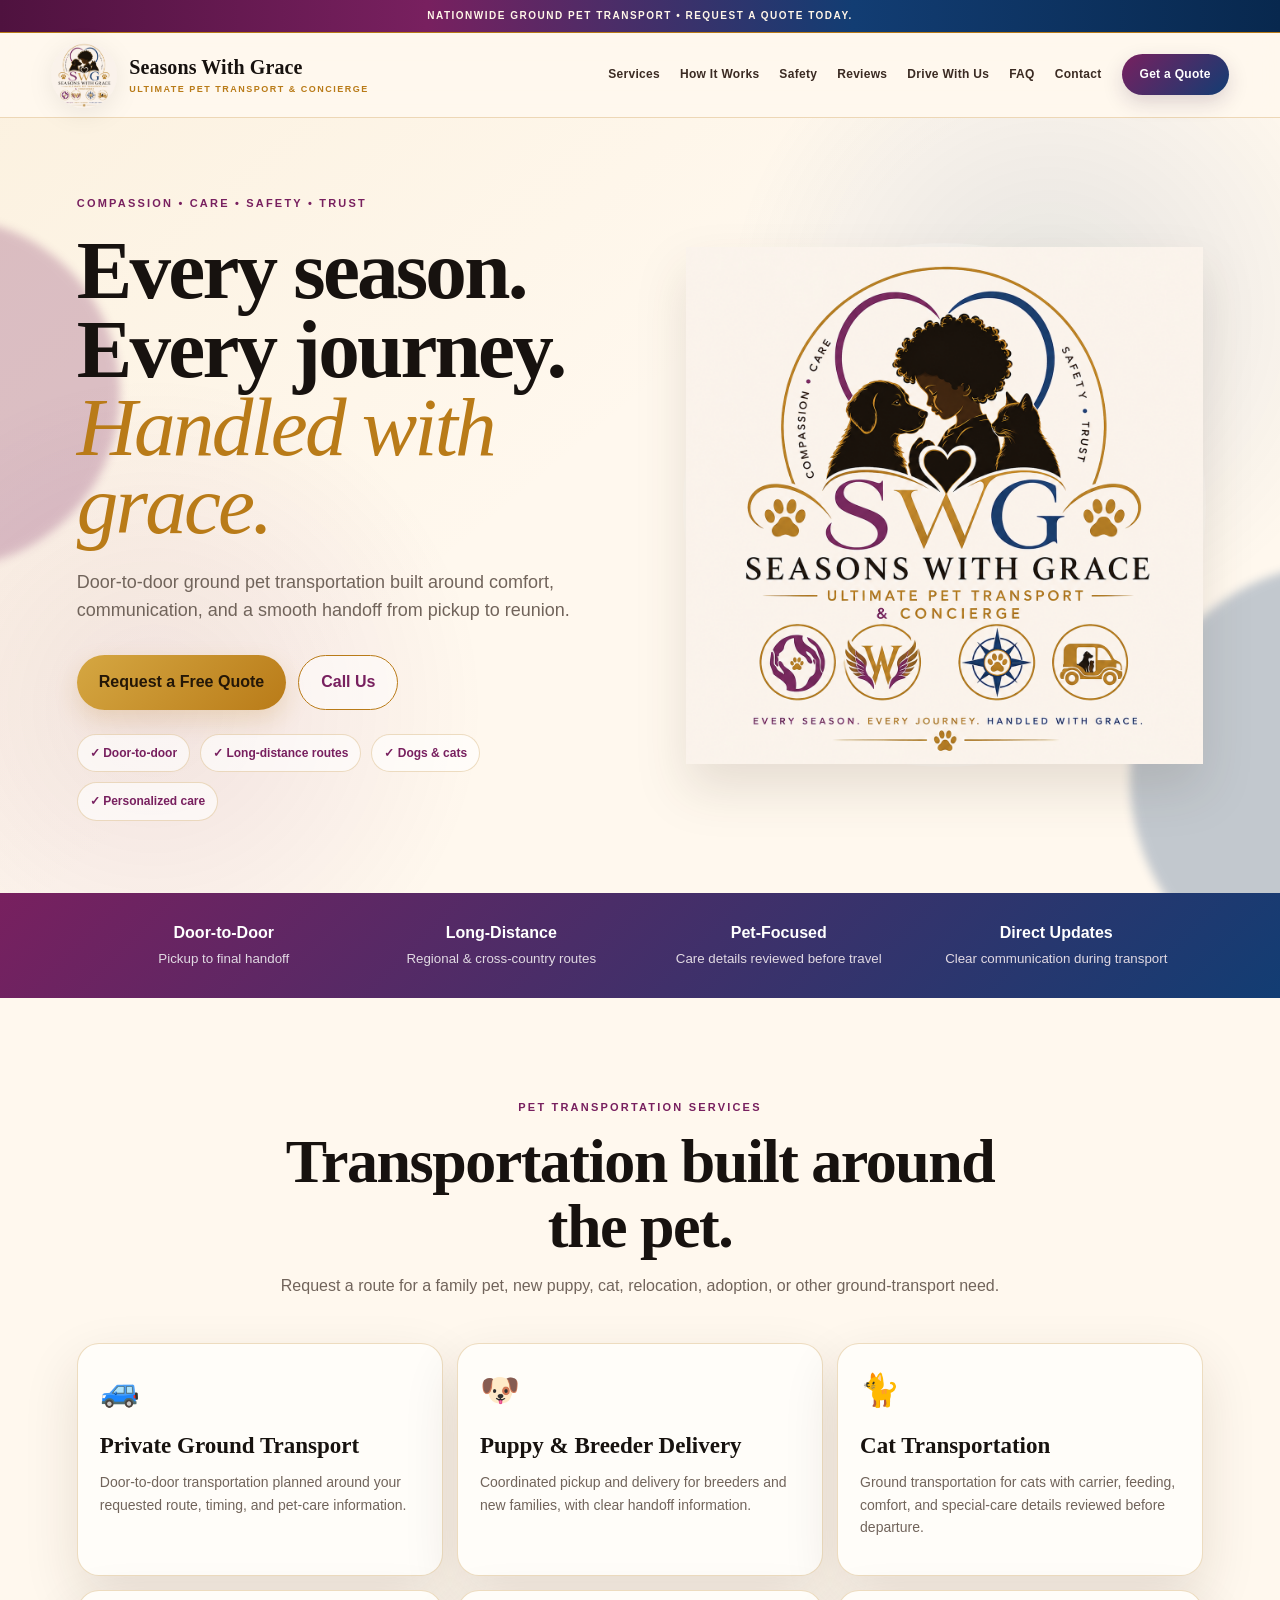
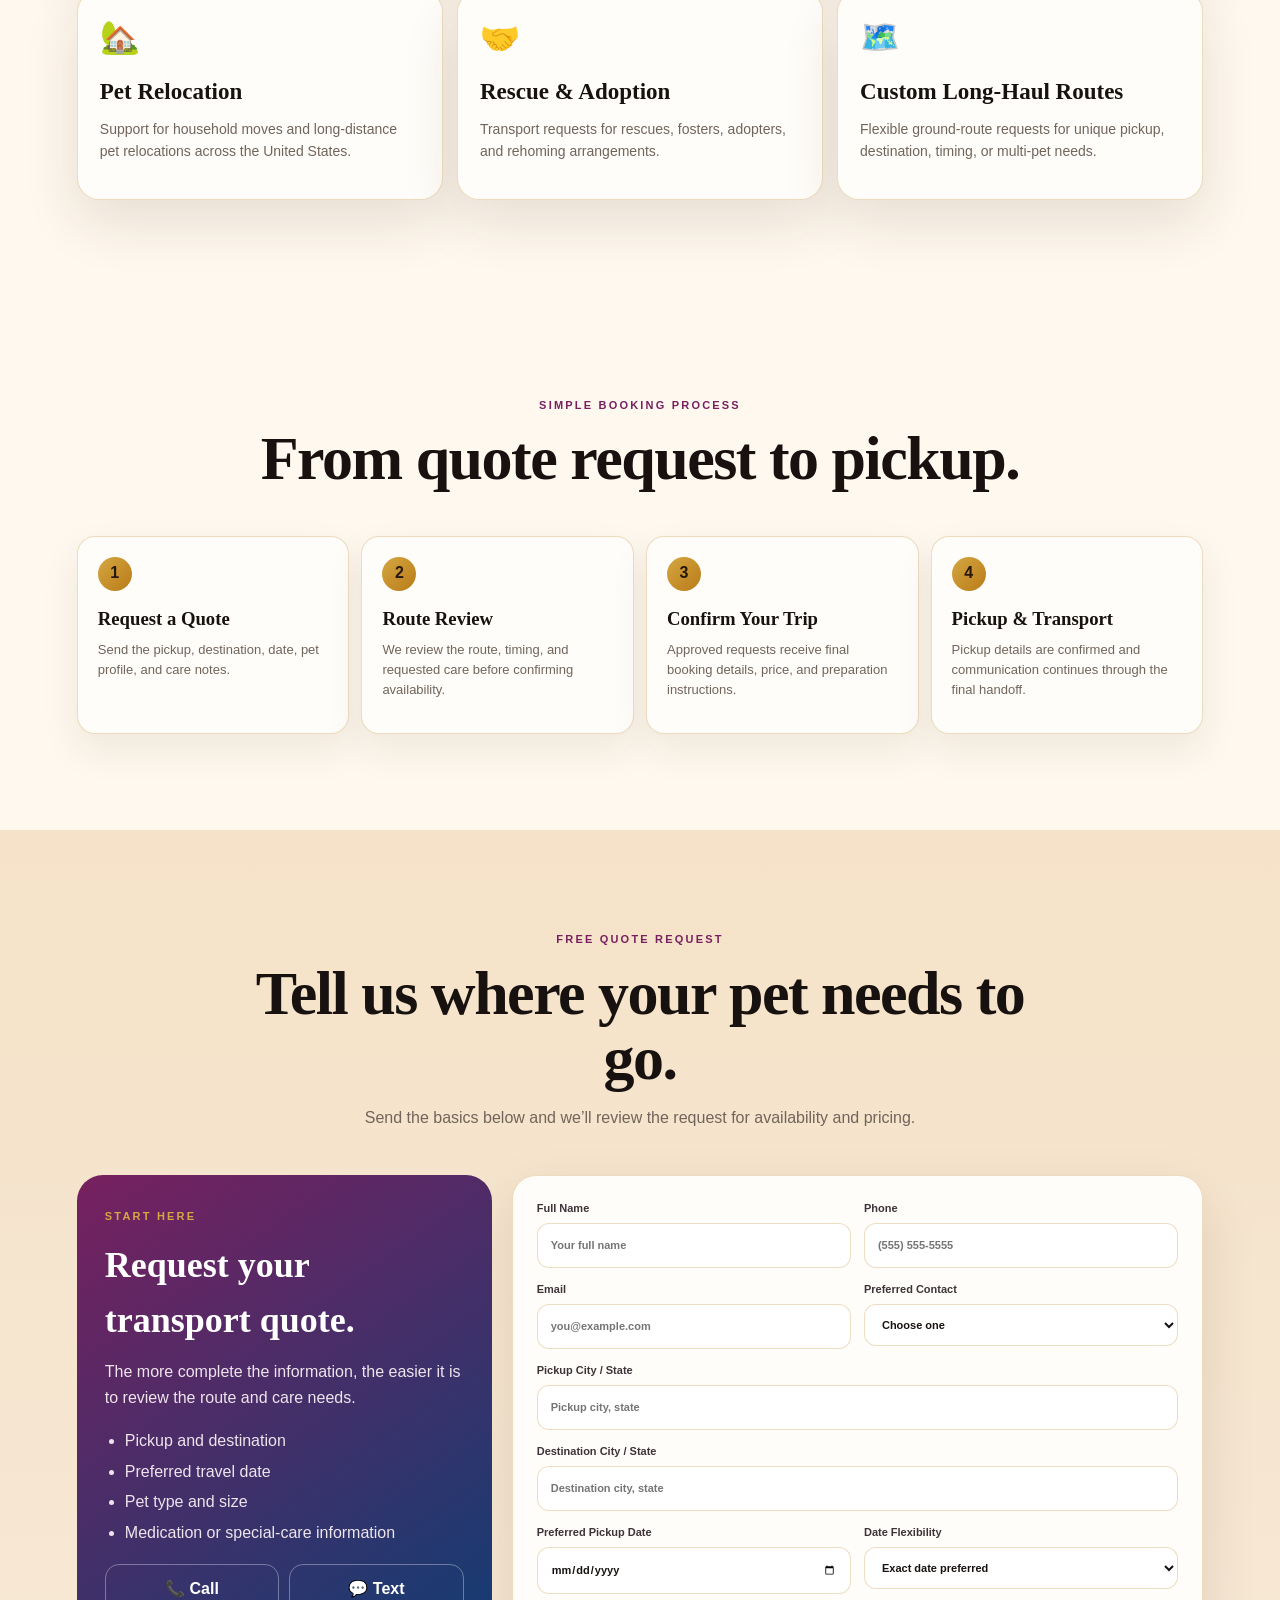
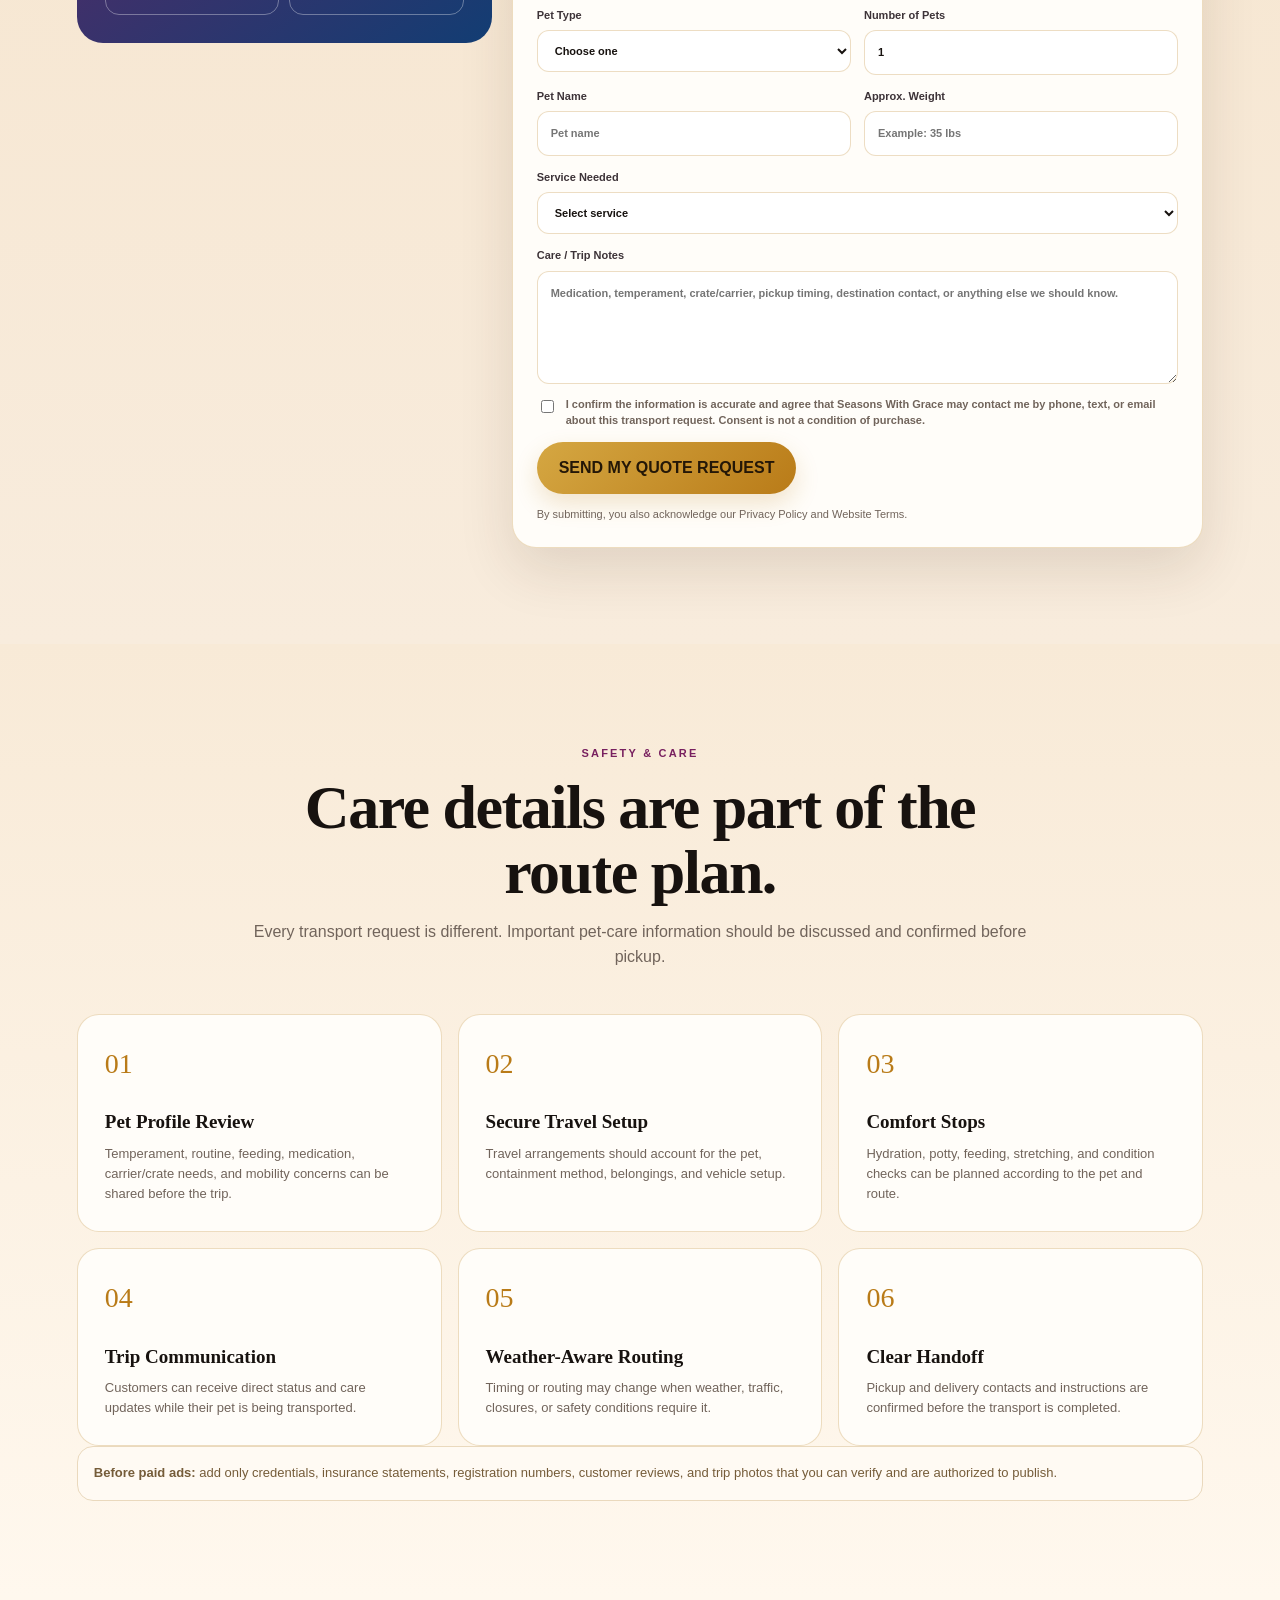
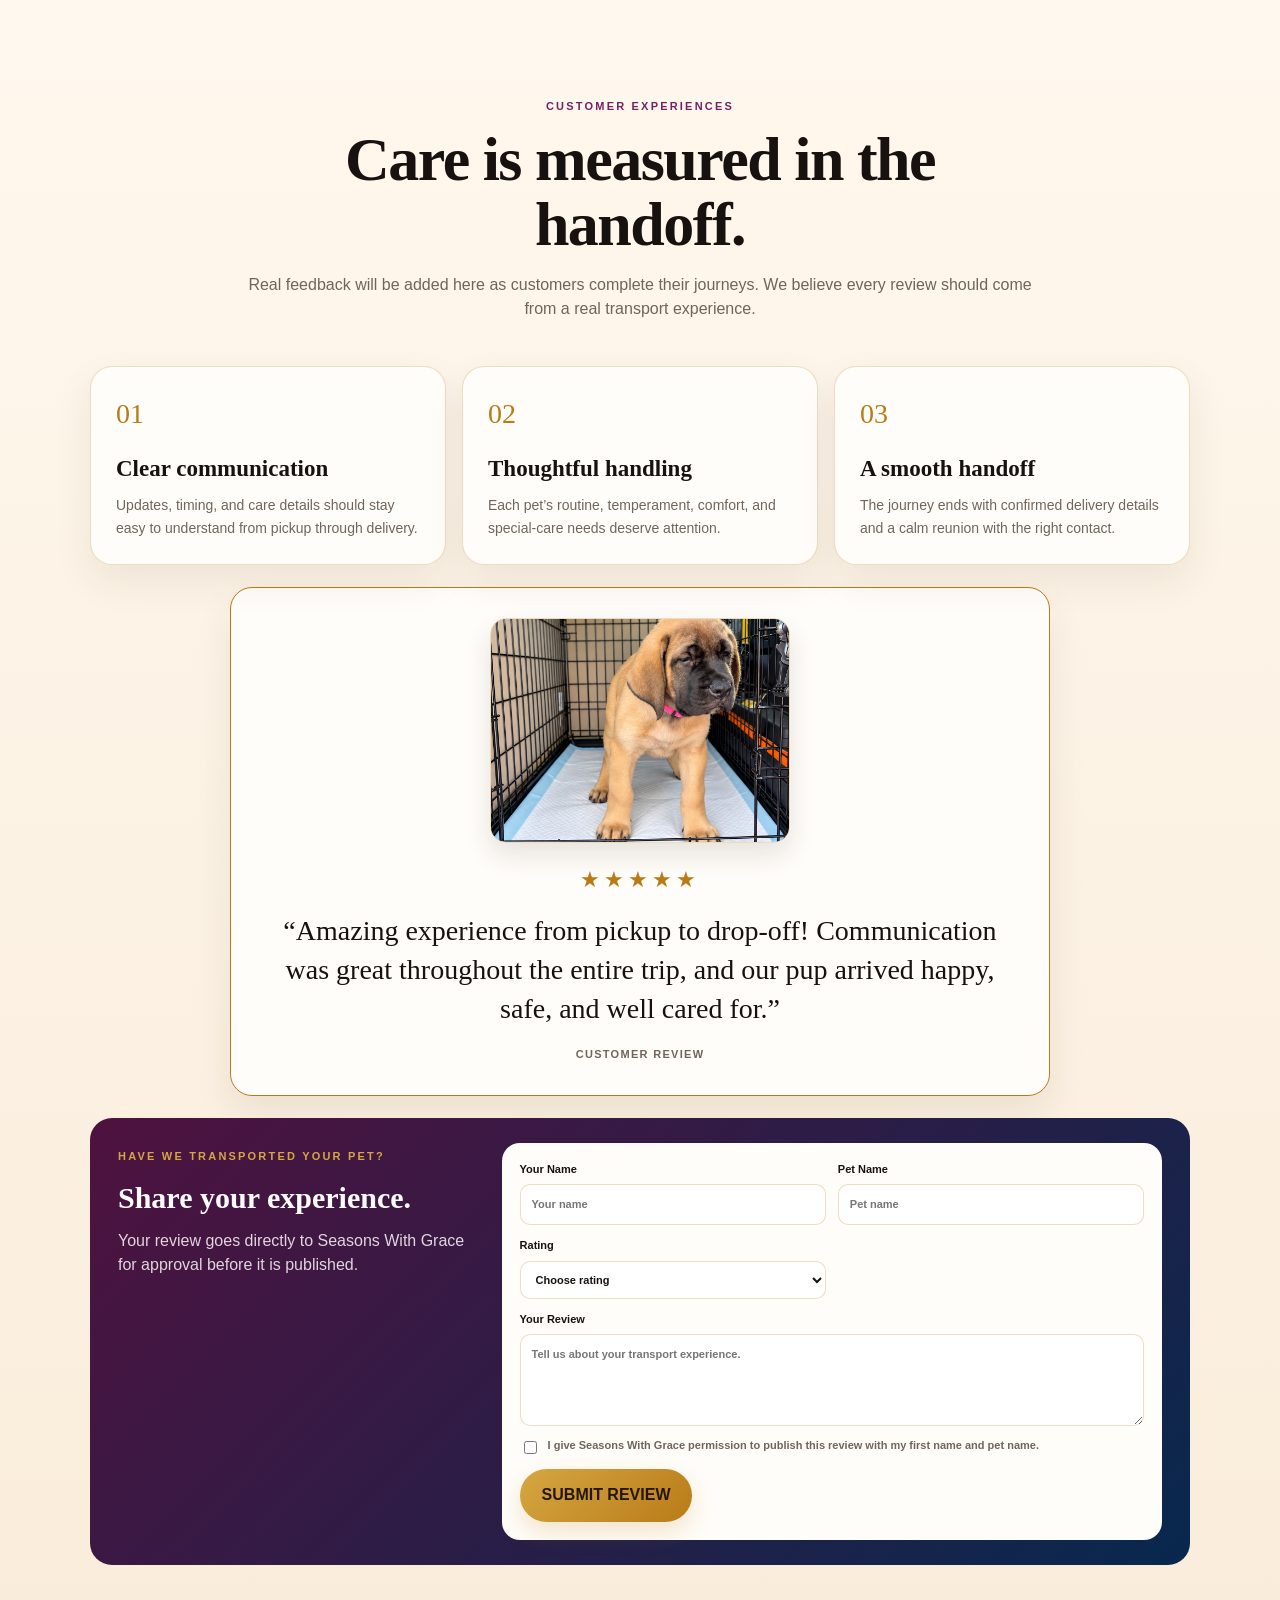
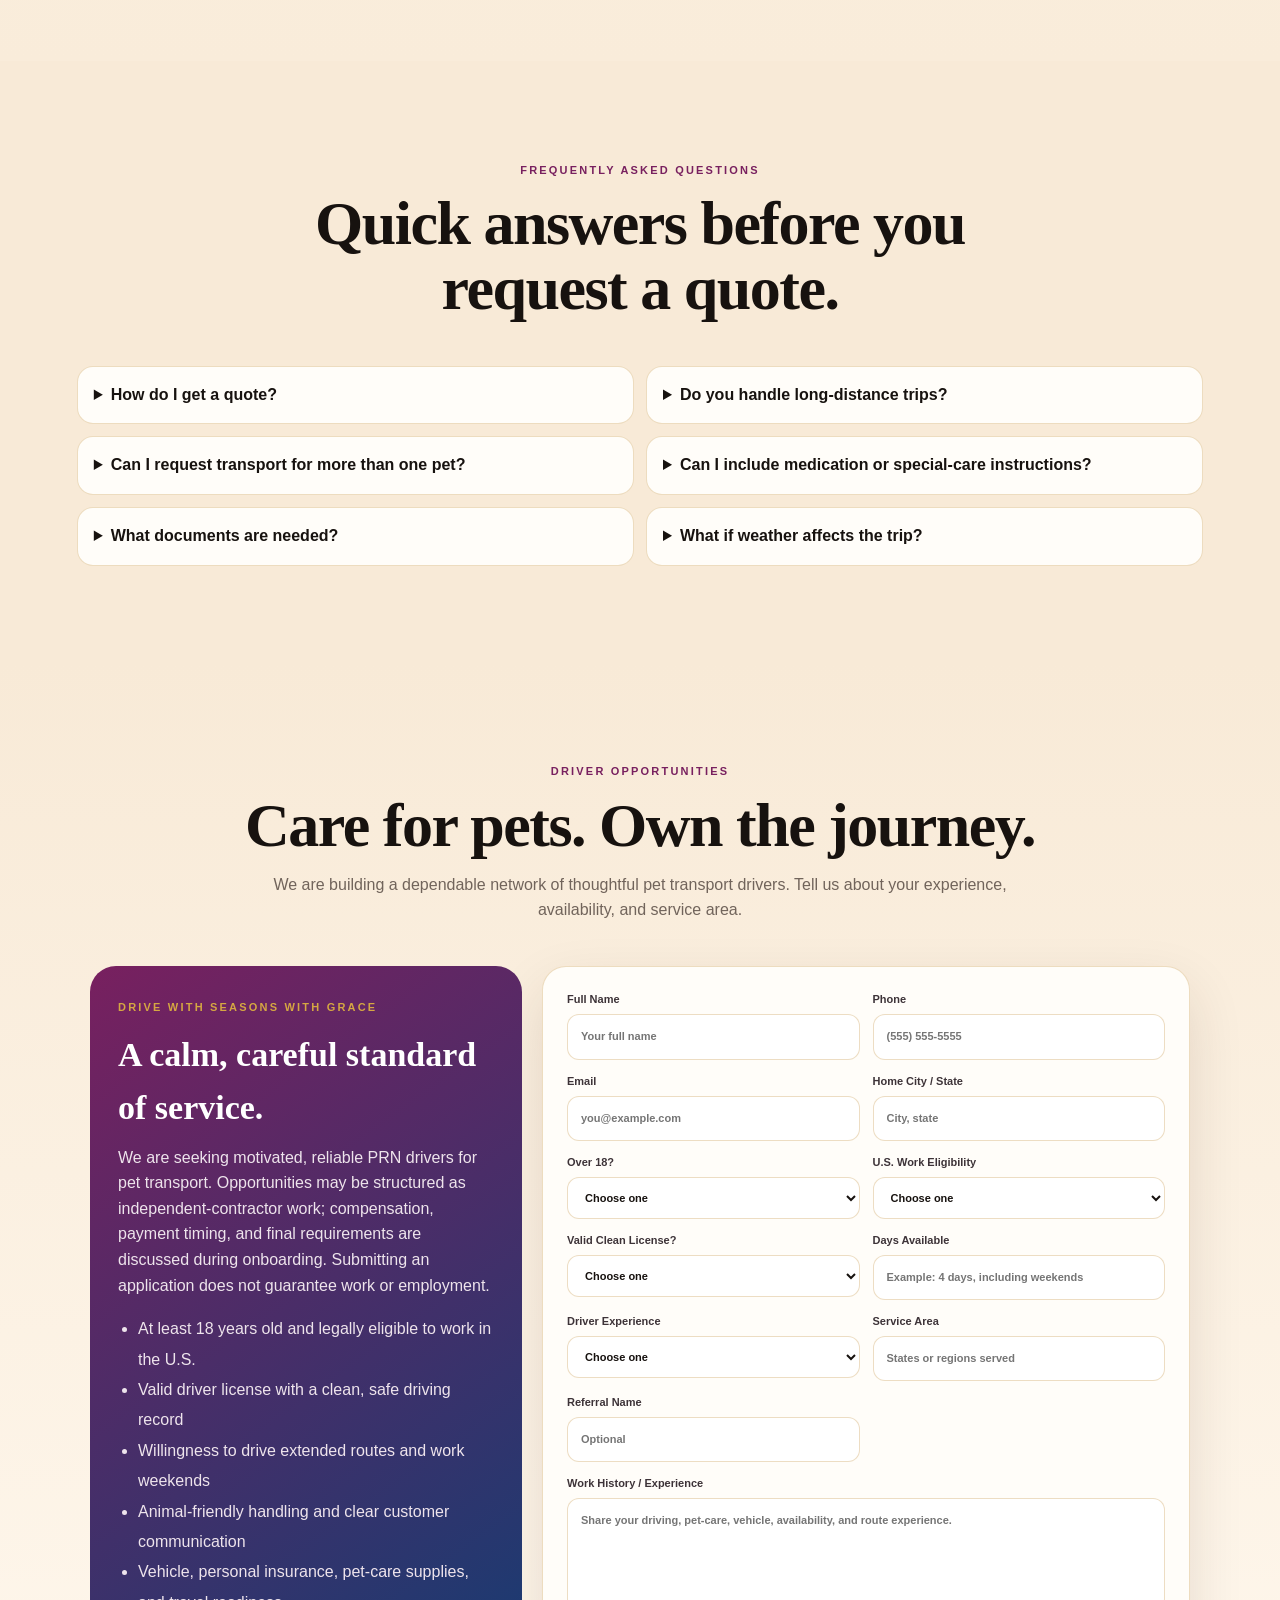
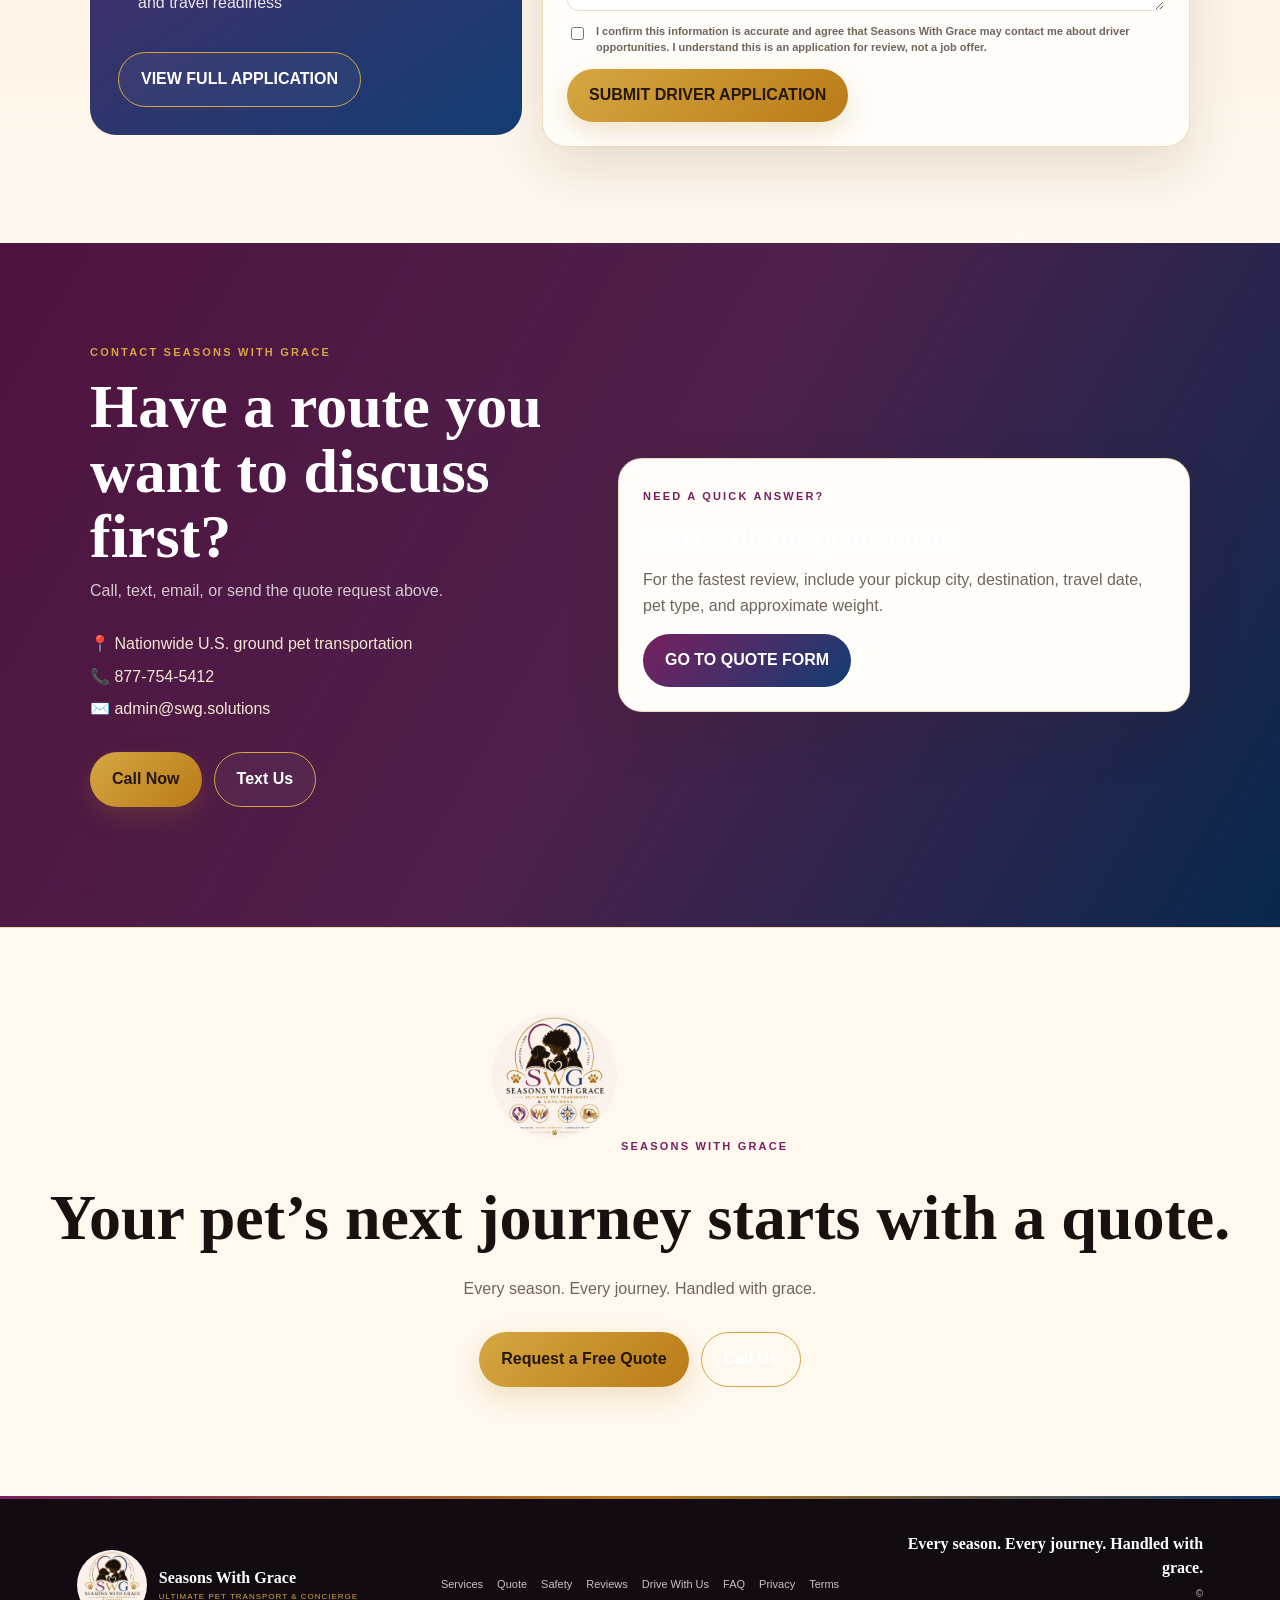
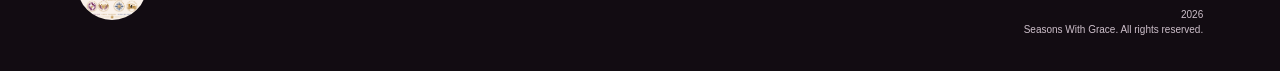
==== commit d3037004: "Add Jotform driver application details" ====
--- a/index.html
+++ b/index.html
@@ -212,20 +212,26 @@
         <div class="career-copy">
           <span class="section-kicker light">Drive With Seasons With Grace</span>
           <h3>A calm, careful standard of service.</h3>
-          <p>Driver opportunities are reviewed based on route fit, experience, communication, vehicle readiness, and the needs of each trip. Submitting an application does not guarantee work or employment.</p>
-          <ul><li>Pet handling or transport experience</li><li>Reliable vehicle and travel readiness</li><li>Clear customer communication</li><li>Availability for regional or long-distance routes</li></ul>
+          <p>We are seeking motivated, reliable PRN drivers for pet transport. Opportunities may be structured as independent-contractor work; compensation, payment timing, and final requirements are discussed during onboarding. Submitting an application does not guarantee work or employment.</p>
+          <ul><li>At least 18 years old and legally eligible to work in the U.S.</li><li>Valid driver license with a clean, safe driving record</li><li>Willingness to drive extended routes and work weekends</li><li>Animal-friendly handling and clear customer communication</li><li>Vehicle, personal insurance, pet-care supplies, and travel readiness</li></ul>
+          <a class="btn btn-outline-light career-full-application" href="https://form.jotform.com/253074878221056" target="_blank" rel="noopener">VIEW FULL APPLICATION</a>
         </div>
         <form id="careerForm" class="career-form">
           <div class="career-form-grid">
             <label>Full Name<input name="applicantName" autocomplete="name" required placeholder="Your full name"></label>
             <label>Phone<input name="applicantPhone" autocomplete="tel" required placeholder="(555) 555-5555"></label>
             <label>Email<input name="applicantEmail" type="email" autocomplete="email" required placeholder="you@example.com"></label>
-            <label>Home City / State<input name="applicantLocation" required placeholder="City, state"></label>
+            <label>Home City / State<input name="applicantLocation" autocomplete="address-level2" required placeholder="City, state"></label>
+            <label>Over 18?<select name="ageEligible" required><option value="">Choose one</option><option>Yes</option><option>No</option></select></label>
+            <label>U.S. Work Eligibility<select name="workEligible" required><option value="">Choose one</option><option>Yes</option><option>No</option></select></label>
+            <label>Valid Clean License?<select name="licenseStatus" required><option value="">Choose one</option><option>Yes</option><option>No</option></select></label>
+            <label>Days Available<input name="availability" required placeholder="Example: 4 days, including weekends"></label>
             <label>Driver Experience<select name="driverExperience" required><option value="">Choose one</option><option>Pet transport</option><option>Professional driving</option><option>Animal care</option><option>New to pet transport</option></select></label>
             <label>Service Area<input name="serviceArea" required placeholder="States or regions served"></label>
-            <label class="career-span-2">Tell us about your experience<textarea name="applicationNotes" rows="5" required placeholder="Share your driving, pet-care, vehicle, availability, and route experience."></textarea></label>
-          </div>
-          <label class="career-consent"><input type="checkbox" name="applicationConsent" required><span>I confirm this information is accurate and agree that Seasons With Grace may contact me about driver opportunities.</span></label>
+            <label>Referral Name<input name="referralName" placeholder="Optional"></label>
+            <label class="career-span-2">Work History / Experience<textarea name="applicationNotes" rows="5" required placeholder="Share your driving, pet-care, vehicle, availability, and route experience."></textarea></label>
+          </div>
+          <label class="career-consent"><input type="checkbox" name="applicationConsent" required><span>I confirm this information is accurate and agree that Seasons With Grace may contact me about driver opportunities. I understand this is an application for review, not a job offer.</span></label>
           <button class="btn btn-gold" type="submit" id="careerSubmit">SUBMIT DRIVER APPLICATION</button>
           <div id="careerStatus" class="launch-form-status" role="status"></div>
         </form>
--- a/launch.css
+++ b/launch.css
@@ -42,6 +42,7 @@
 .careers-section{background:linear-gradient(180deg,#f8ead7,#fff8ee)}
 .career-shell{max-width:1100px;margin:auto;display:grid;grid-template-columns:.8fr 1.2fr;gap:20px;align-items:start}
 .career-copy{background:linear-gradient(145deg,var(--plum),var(--navy));color:#fff;border-radius:26px;padding:28px;position:sticky;top:105px}.career-copy h3{font-family:var(--display);font-size:34px;margin:10px 0}.career-copy p{color:#eee4ec;line-height:1.6}.career-copy ul{padding-left:20px;line-height:1.9;color:#eee4ec}
+.career-full-application{margin-top:18px}
 .career-form{background:var(--paper);border:1px solid var(--line);border-radius:24px;padding:24px;box-shadow:var(--shadow)}.career-form-grid{display:grid;grid-template-columns:1fr 1fr;gap:13px}.career-form label{display:flex;flex-direction:column;gap:6px;font-size:11px;font-weight:850;color:#3d3338}.career-form input,.career-form select,.career-form textarea{width:100%;padding:13px;border:1px solid var(--line);border-radius:12px;background:#fff;color:var(--ink)}.career-form input:focus,.career-form select:focus,.career-form textarea:focus{outline:2px solid rgba(120,32,95,.12);border-color:var(--plum)}.career-span-2{grid-column:span 2}.career-consent{display:flex!important;flex-direction:row!important;align-items:flex-start;gap:9px!important;margin:13px 0;color:var(--muted)!important;font-weight:600!important;line-height:1.45}.career-consent input{width:auto;margin-top:3px}
 .launch-footer-actions{display:flex;gap:10px;flex-wrap:wrap}
 .mobile-lead-bar{display:none;position:fixed;bottom:0;left:0;right:0;z-index:80;background:rgba(20,18,24,.97);padding:8px;gap:8px;box-shadow:0 -8px 24px rgba(0,0,0,.14)}
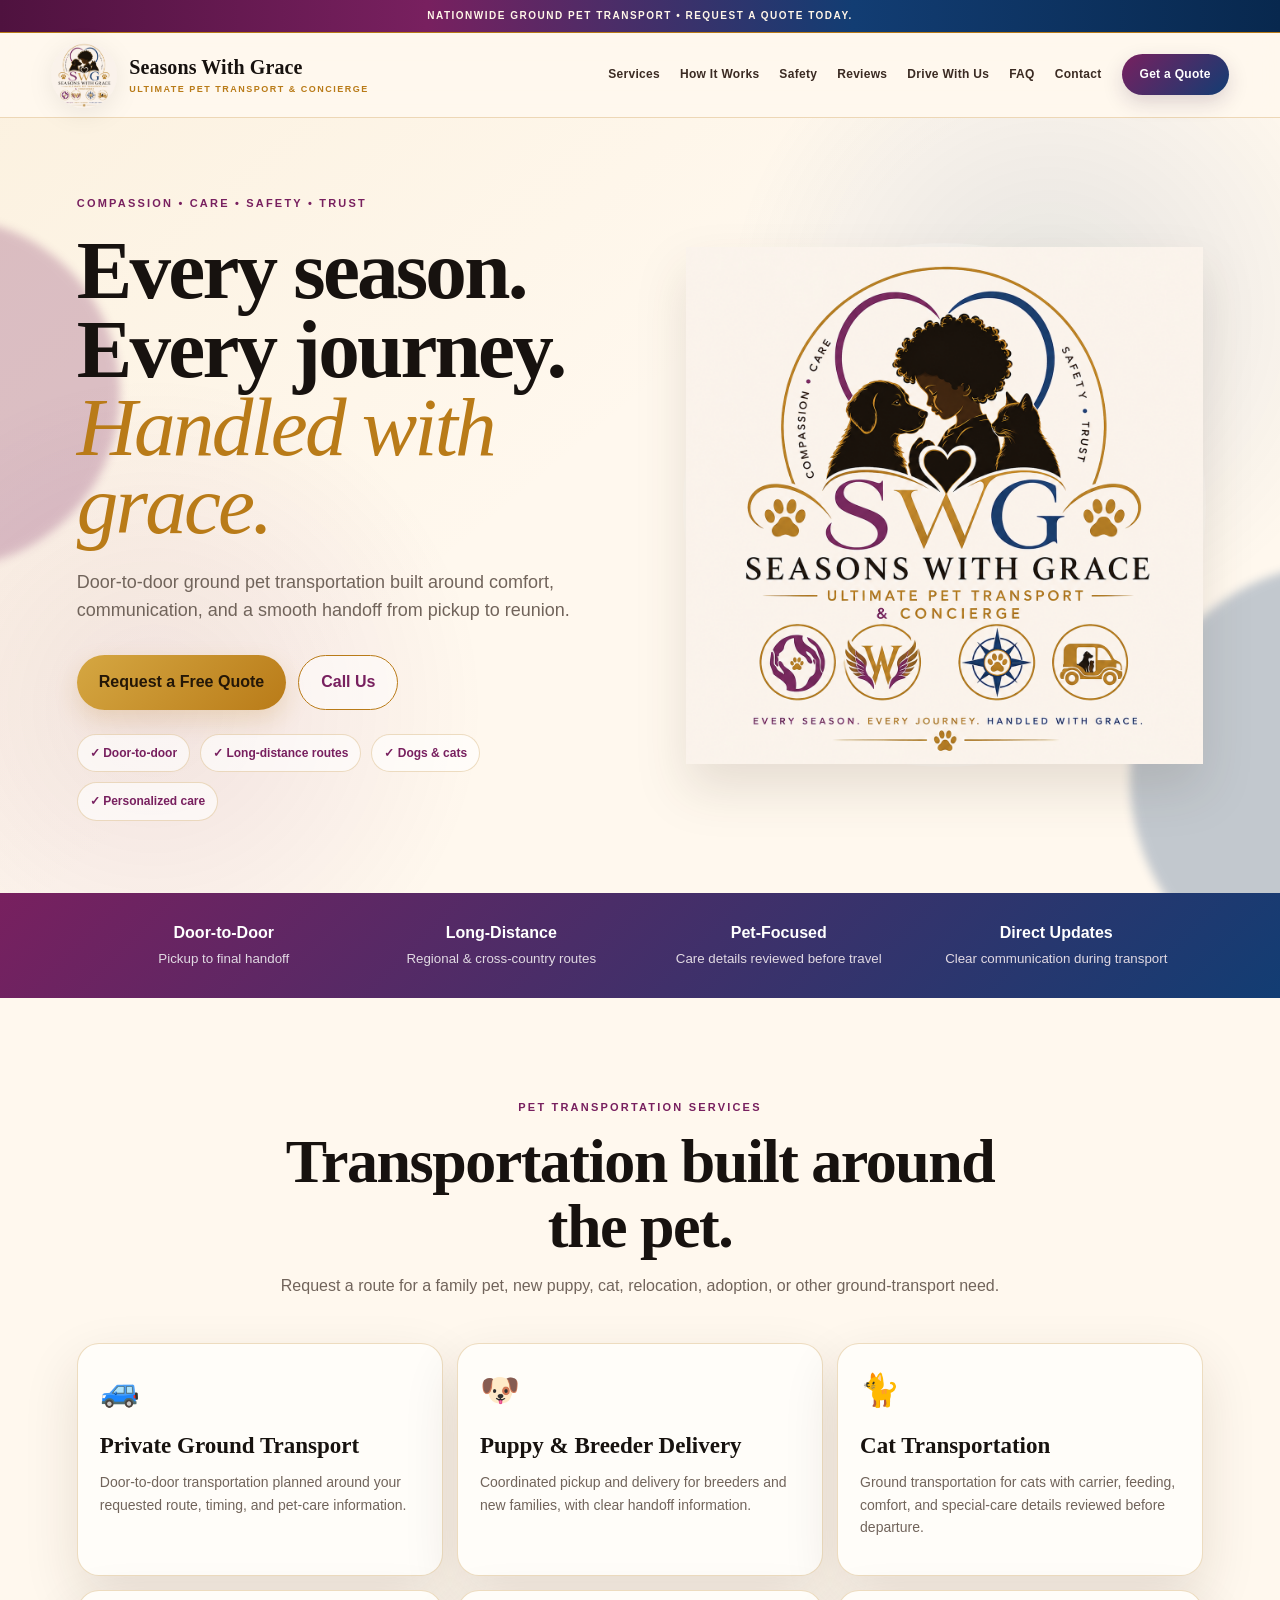
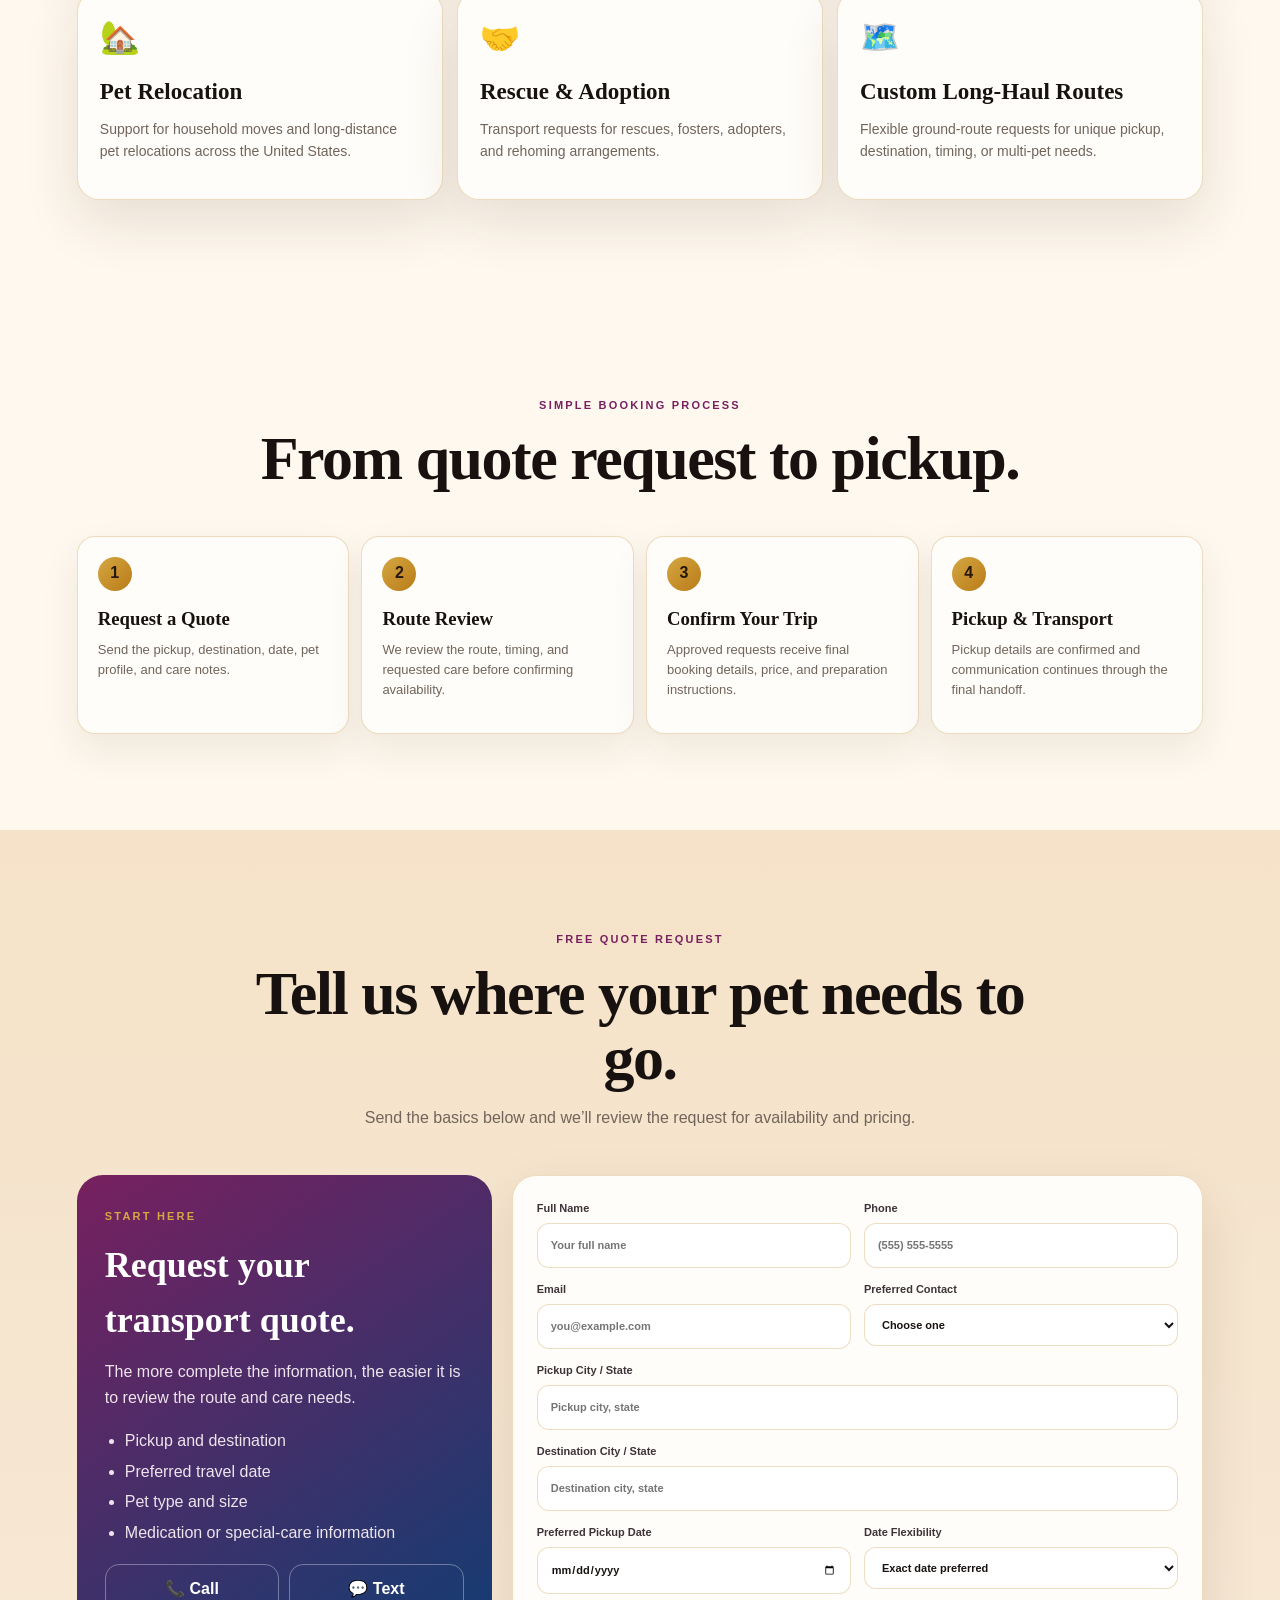
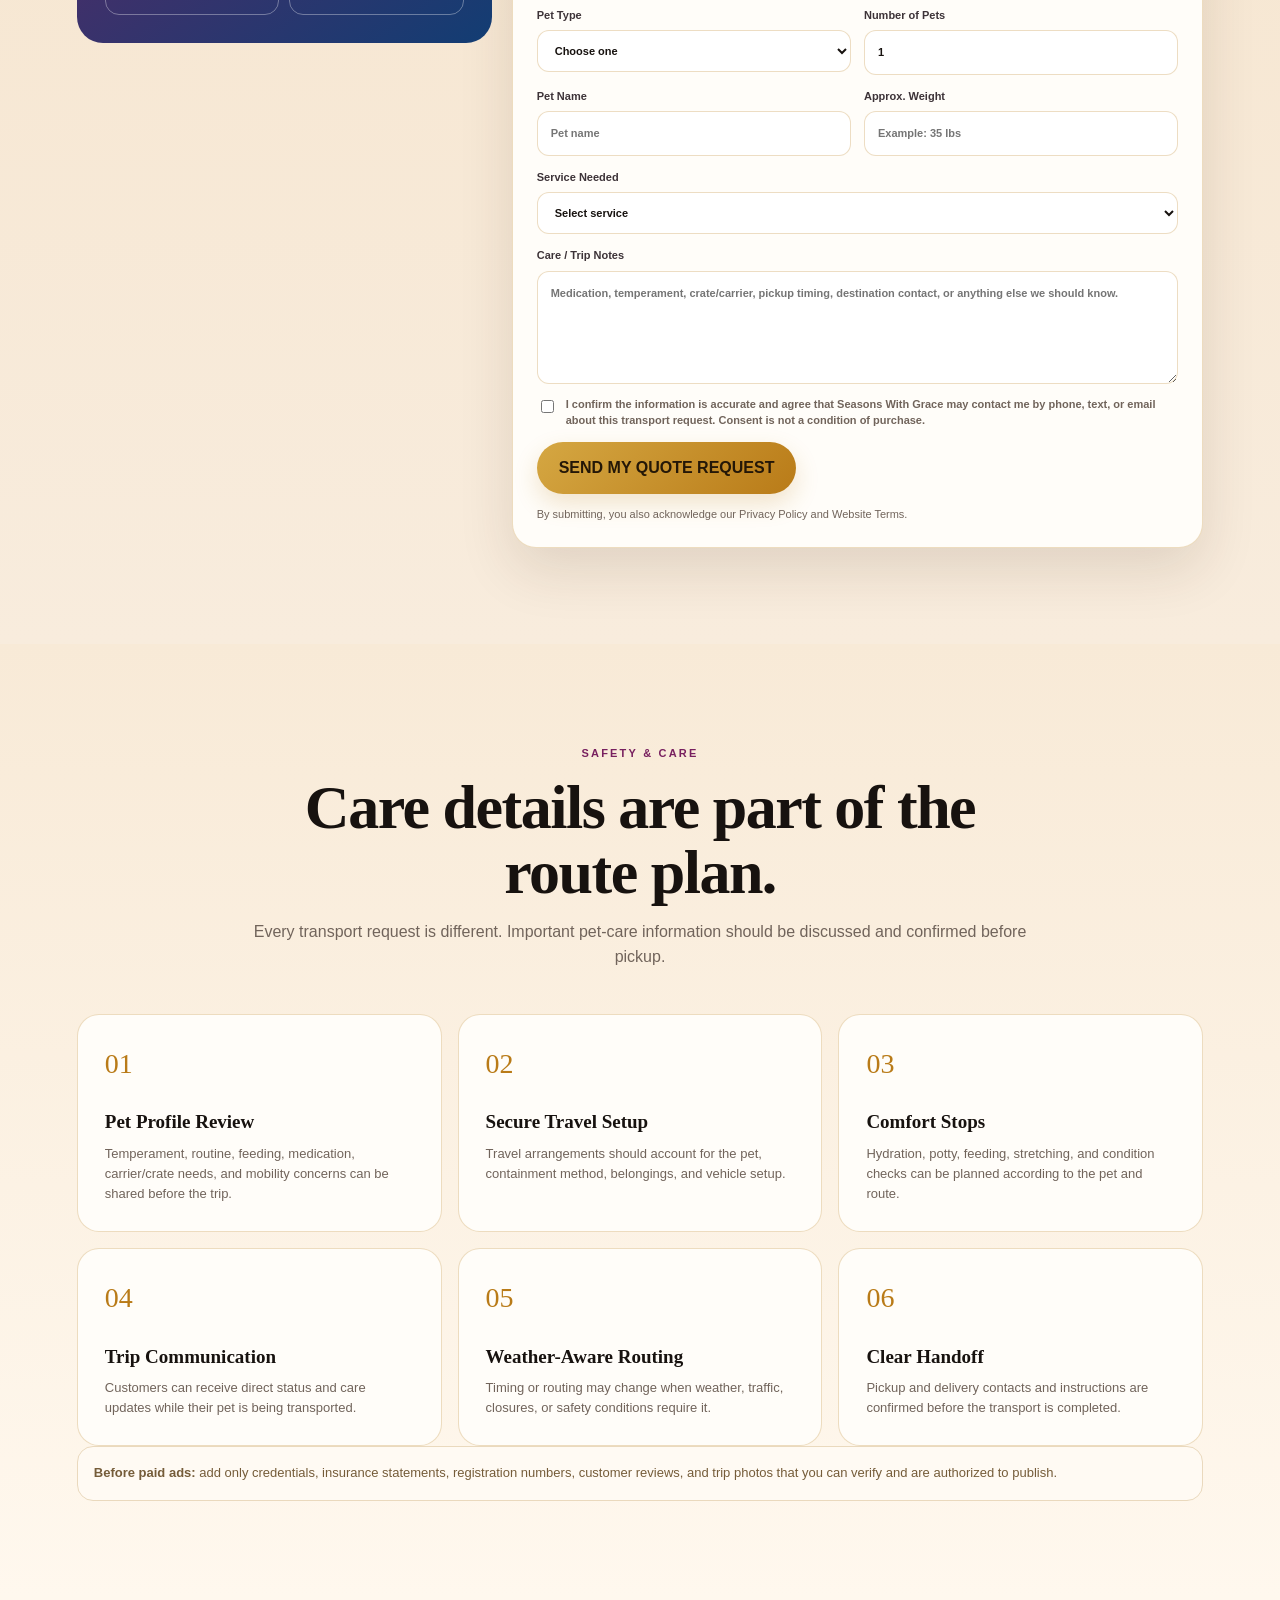
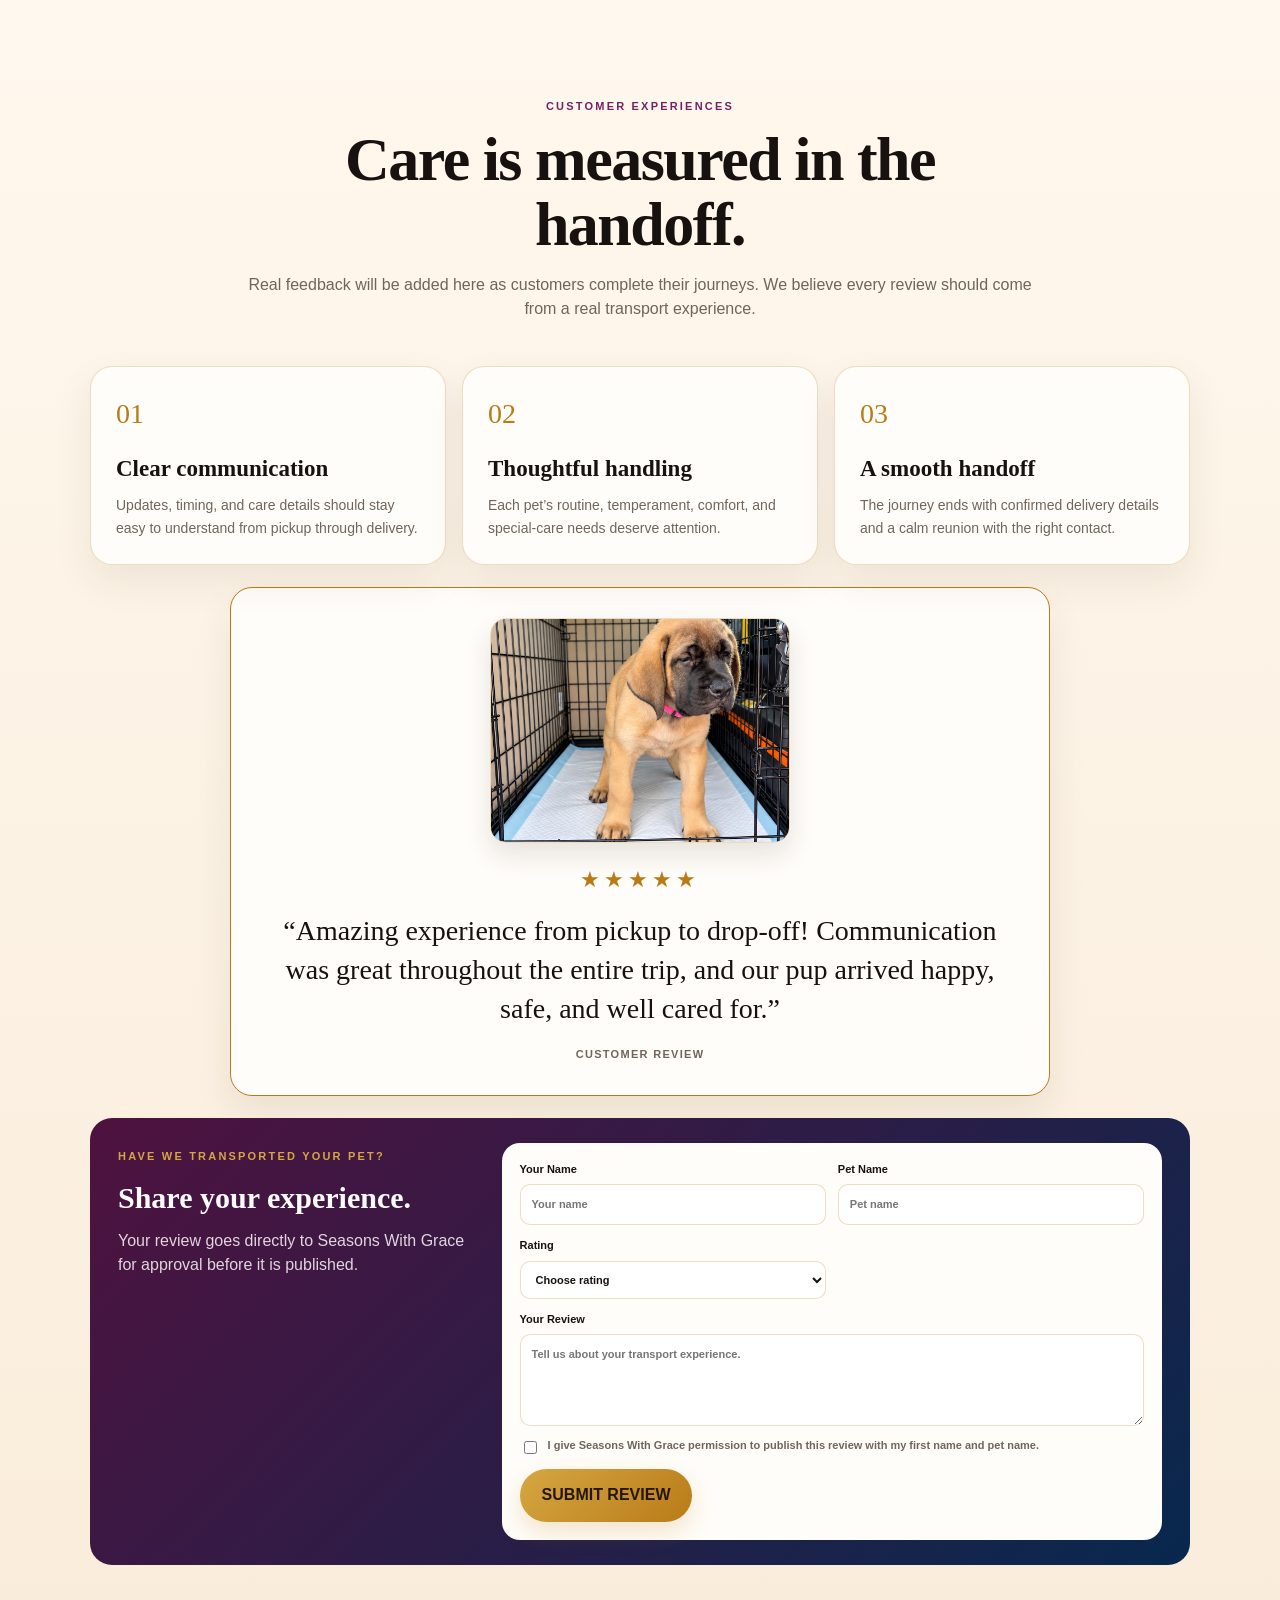
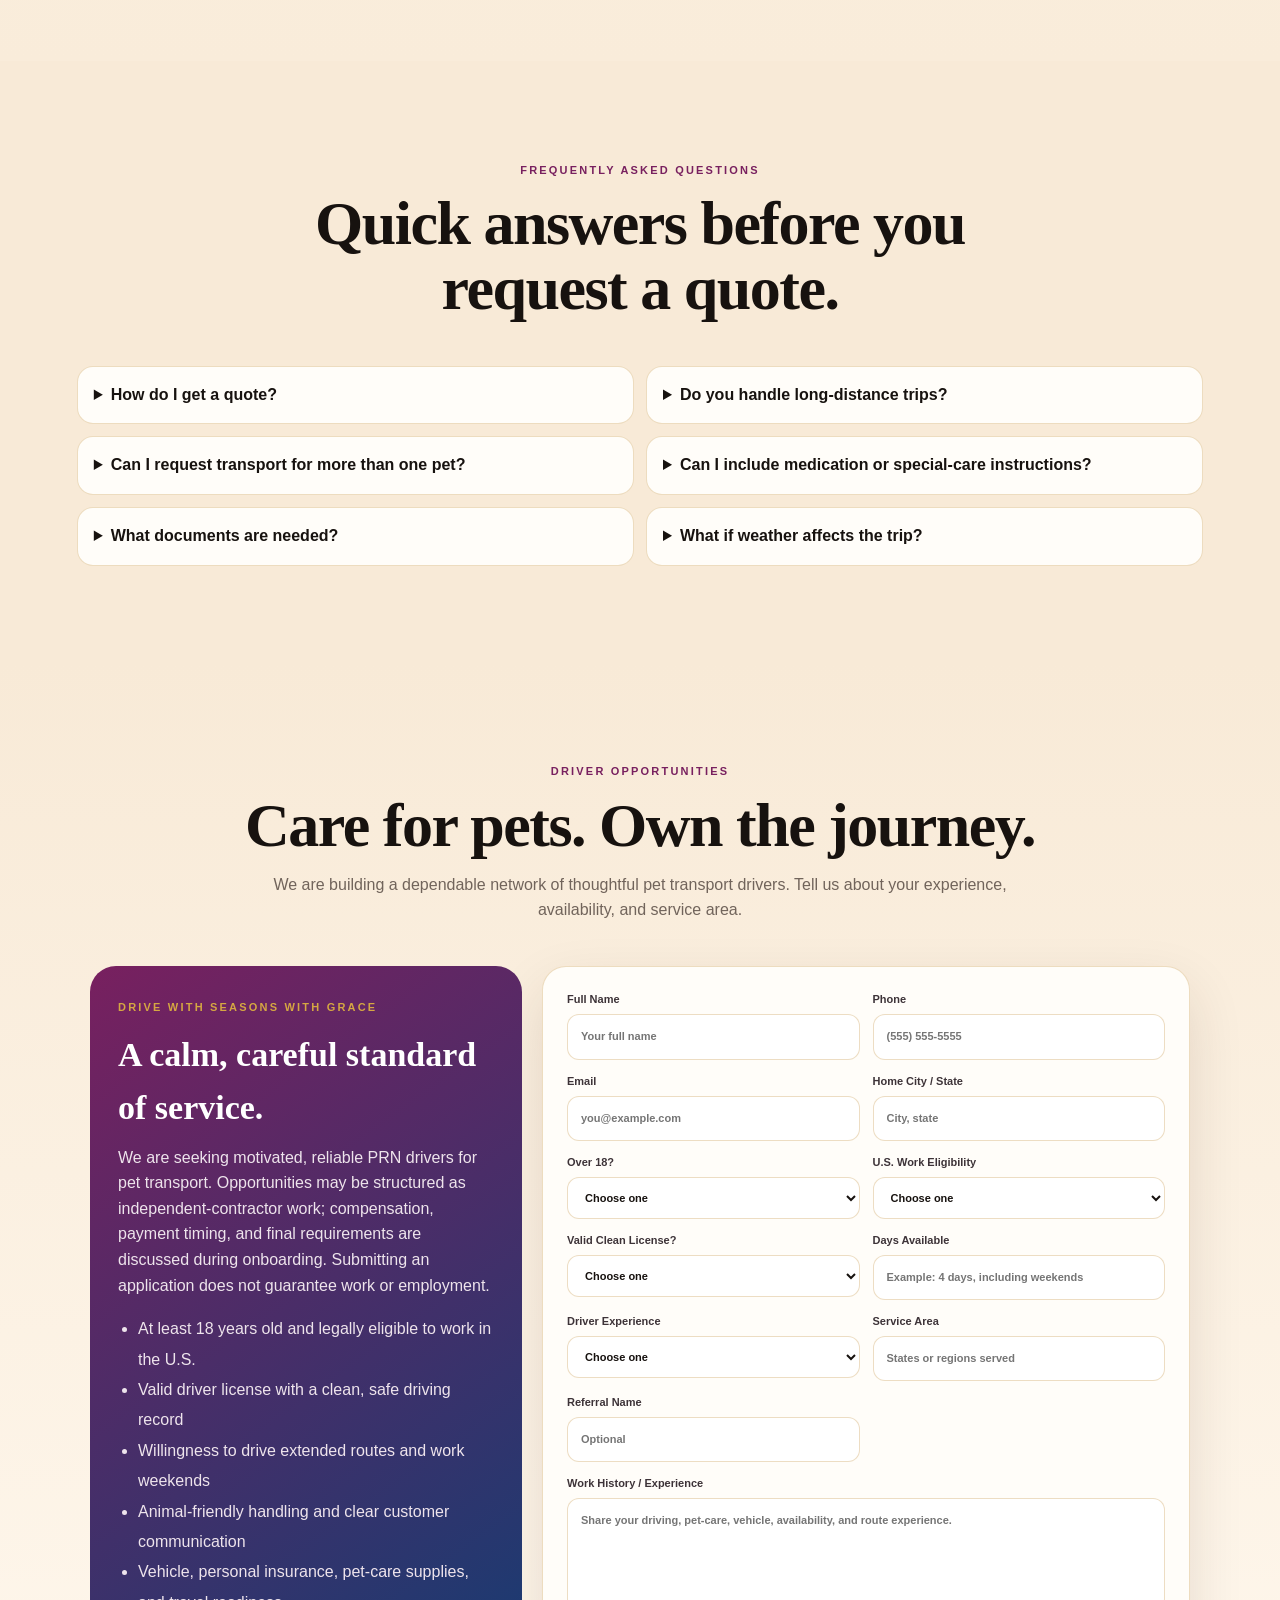
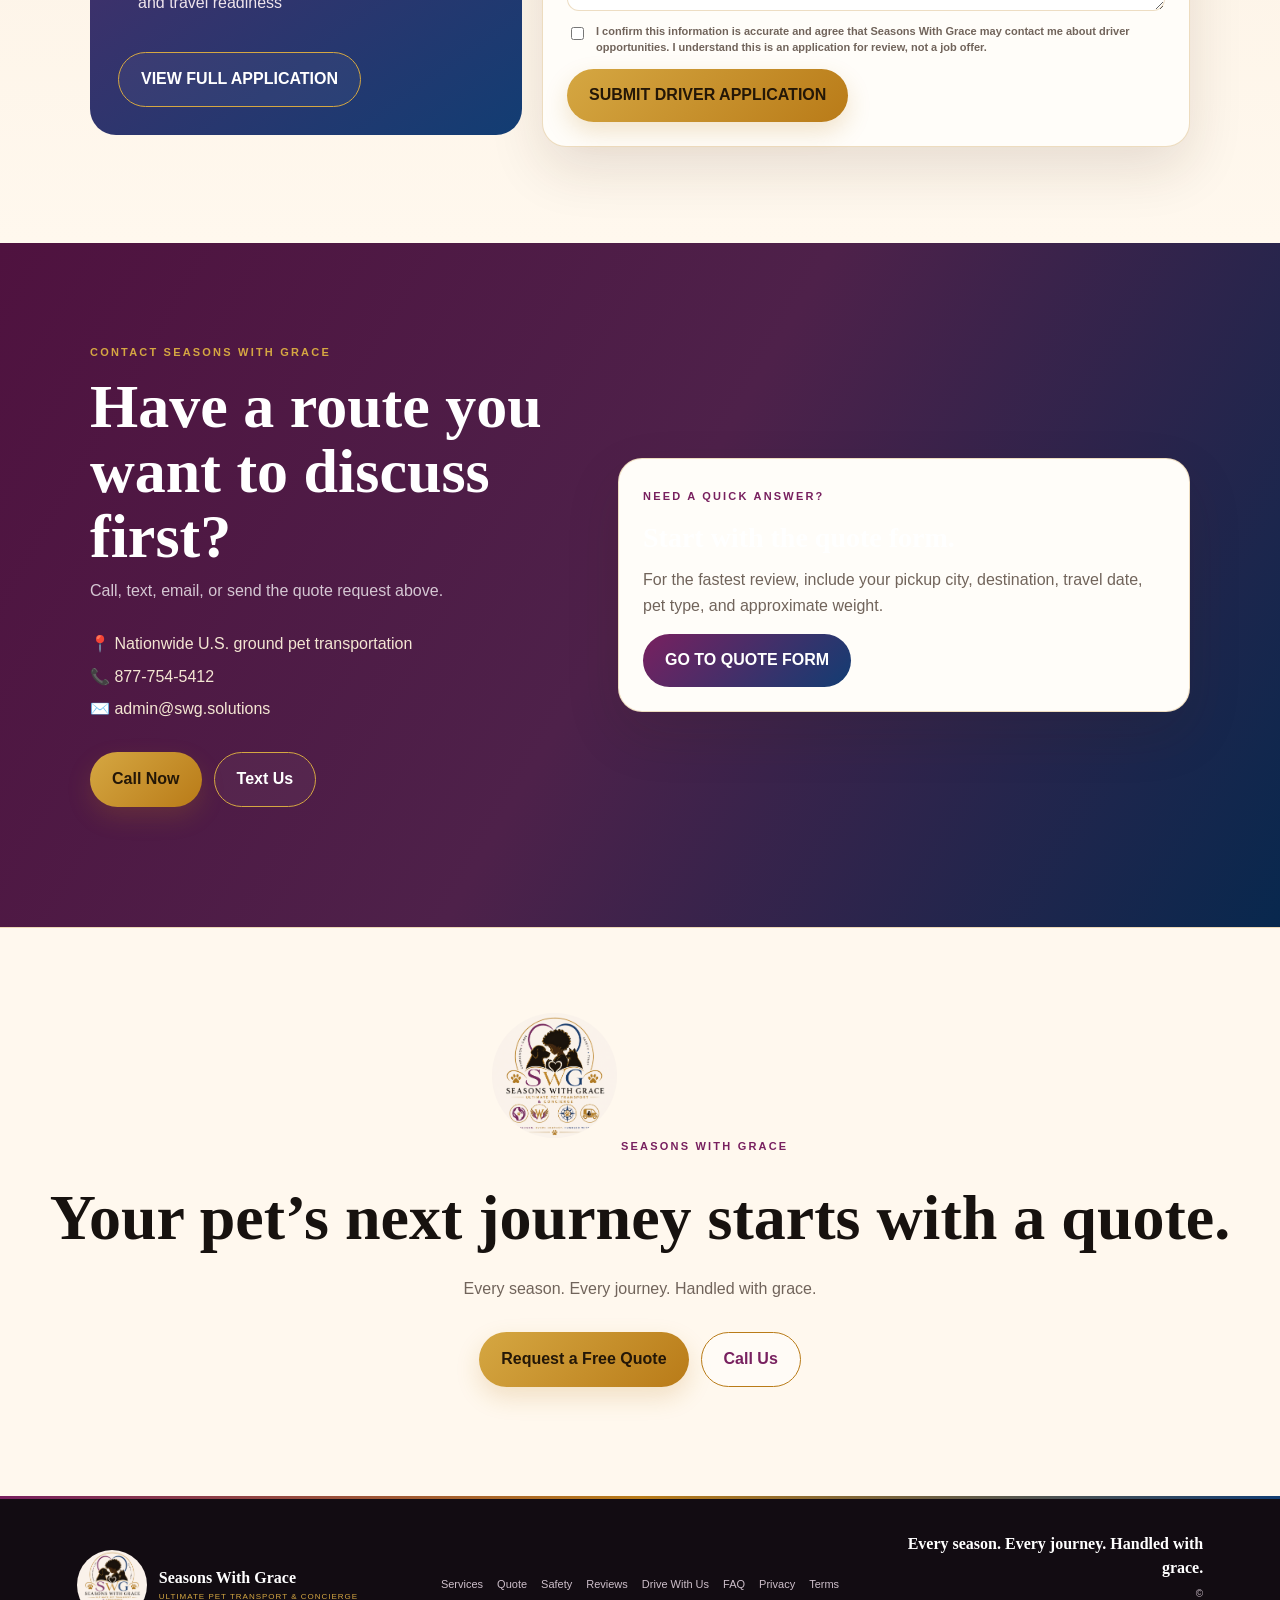
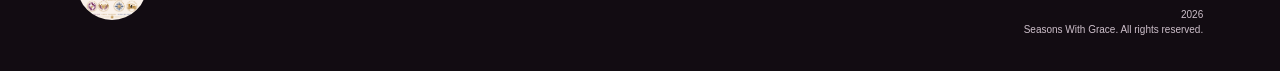
==== commit 5a125c2f: "Fix final Call Us button contrast" ====
--- a/index.html
+++ b/index.html
@@ -268,7 +268,7 @@
       <span class="section-kicker">Seasons With Grace</span>
       <h2>Your pet’s next journey starts with a quote.</h2>
       <p>Every season. Every journey. Handled with grace.</p>
-      <div class="hero-actions center"><a href="#quote" class="btn btn-gold" data-track="quote_click">Request a Free Quote</a><a class="btn btn-outline-light" data-phone-link href="#" data-track="call_click">Call Us</a></div>
+      <div class="hero-actions center"><a href="#quote" class="btn btn-gold" data-track="quote_click">Request a Free Quote</a><a class="btn btn-outline" data-phone-link href="#" data-track="call_click">Call Us</a></div>
     </section>
   </main>
 
--- a/launch.css
+++ b/launch.css
@@ -45,7 +45,7 @@
 .career-full-application{margin-top:18px}
 .career-form{background:var(--paper);border:1px solid var(--line);border-radius:24px;padding:24px;box-shadow:var(--shadow)}.career-form-grid{display:grid;grid-template-columns:1fr 1fr;gap:13px}.career-form label{display:flex;flex-direction:column;gap:6px;font-size:11px;font-weight:850;color:#3d3338}.career-form input,.career-form select,.career-form textarea{width:100%;padding:13px;border:1px solid var(--line);border-radius:12px;background:#fff;color:var(--ink)}.career-form input:focus,.career-form select:focus,.career-form textarea:focus{outline:2px solid rgba(120,32,95,.12);border-color:var(--plum)}.career-span-2{grid-column:span 2}.career-consent{display:flex!important;flex-direction:row!important;align-items:flex-start;gap:9px!important;margin:13px 0;color:var(--muted)!important;font-weight:600!important;line-height:1.45}.career-consent input{width:auto;margin-top:3px}
 .launch-footer-actions{display:flex;gap:10px;flex-wrap:wrap}
-.mobile-lead-bar{display:none;position:fixed;bottom:0;left:0;right:0;z-index:80;background:rgba(20,18,24,.97);padding:8px;gap:8px;box-shadow:0 -8px 24px rgba(0,0,0,.14)}
+.mobile-lead-bar{display:none;position:fixed;bottom:0;left:0;right:0;z-index:80;background:rgba(20,18,24,.97);padding:8px;gap:8px;box-shadow:0 -8px 24px rgba(0,0,0,.14);max-width:900px}
 .mobile-lead-bar a{flex:1;text-align:center;padding:12px 8px;border-radius:999px;font-size:12px;font-weight:900}.mobile-lead-bar .quote{background:var(--gold-2);color:#261708}.mobile-lead-bar .call{background:#fff;color:var(--plum)}
 .ad-landing .topbar nav{display:none}.ad-landing .announcement{text-align:center}.ad-landing .hero{min-height:auto;padding-bottom:44px}
 .ad-landing .launch-quote-copy{position:static}
@@ -54,4 +54,5 @@
 .cookie-banner{position:fixed;left:16px;right:16px;bottom:16px;z-index:120;max-width:760px;margin:auto;background:#17131b;color:#fff;border:1px solid rgba(255,255,255,.15);border-radius:18px;padding:16px;box-shadow:0 20px 60px rgba(0,0,0,.3);display:none}.cookie-banner.show{display:block}.cookie-banner p{margin:0 0 10px;color:#ddd1dc;font-size:12px;line-height:1.5}.cookie-actions{display:flex;gap:8px;flex-wrap:wrap}
 .cookie-actions button{border:0;border-radius:999px;padding:9px 13px;font-weight:850;cursor:pointer}.cookie-actions .accept{background:var(--gold-2);color:#20150b}.cookie-actions .decline{background:#2a2530;color:#fff}
 @media(max-width:900px){.launch-grid{grid-template-columns:1fr 1fr}.launch-process{grid-template-columns:1fr 1fr}.launch-quote-shell{grid-template-columns:1fr}.launch-quote-copy,.career-copy{position:static}.ad-trust-grid{grid-template-columns:1fr 1fr}.review-standards{grid-template-columns:1fr 1fr}.review-cta,.career-shell{grid-template-columns:1fr}}
-@media(max-width:620px){body{padding-bottom:68px}.launch-grid,.launch-process,.faq-short,.launch-form .form-grid,.review-standards,.review-form-grid,.career-form-grid{grid-template-columns:1fr}.launch-form .span-2,.review-span-2,.career-span-2{grid-column:span 1}.mobile-lead-bar{display:flex}.launch-logo-card{min-height:390px}.ad-trust-grid{grid-template-columns:1fr 1fr}.direct-contact{grid-template-columns:1fr}.thankyou-card h1,.policy-card h1{font-size:34px}}
+@media(max-width:900px){body{padding-bottom:68px}.mobile-lead-bar{display:flex;max-width:900px}}
+@media(max-width:620px){.launch-grid,.launch-process,.faq-short,.launch-form .form-grid,.review-standards,.review-form-grid,.career-form-grid{grid-template-columns:1fr}.launch-form .span-2,.review-span-2,.career-span-2{grid-column:span 1}.launch-logo-card{min-height:390px}.ad-trust-grid{grid-template-columns:1fr 1fr}.direct-contact{grid-template-columns:1fr}.thankyou-card h1,.policy-card h1{font-size:34px}}
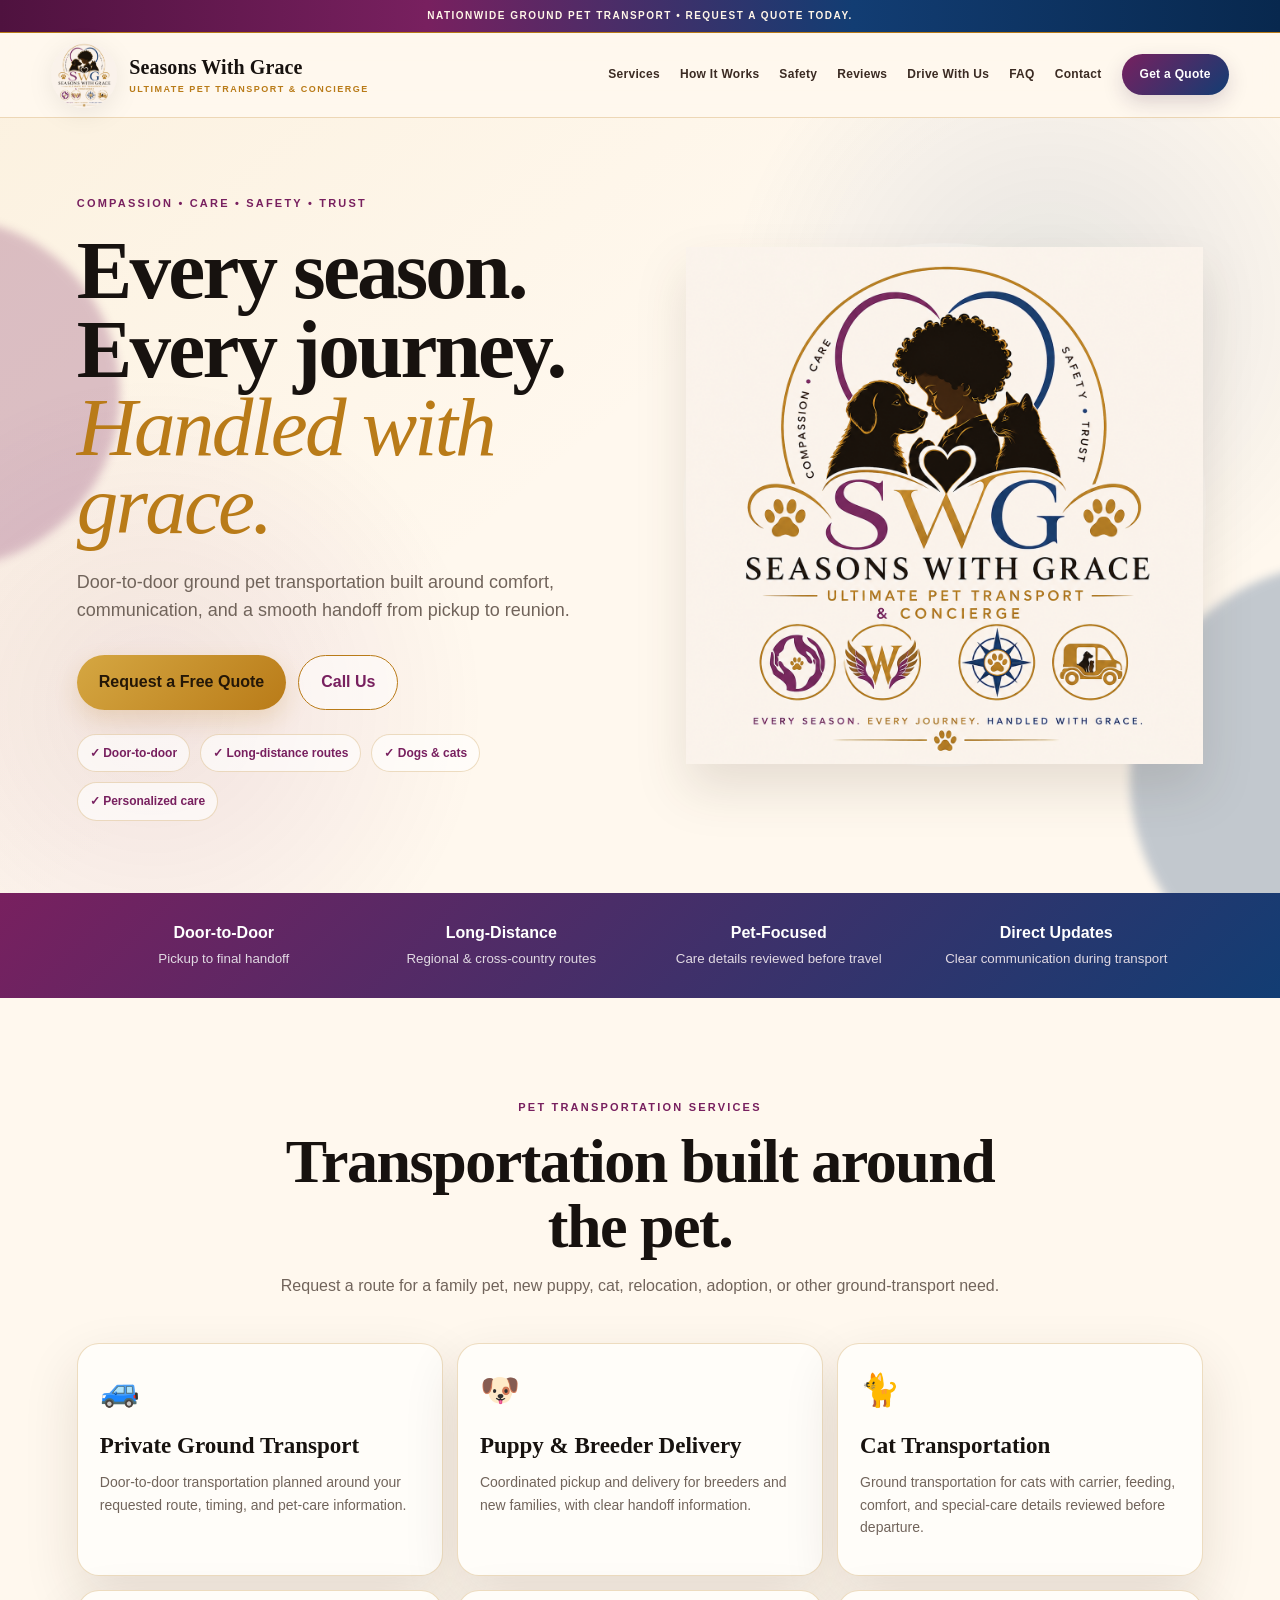
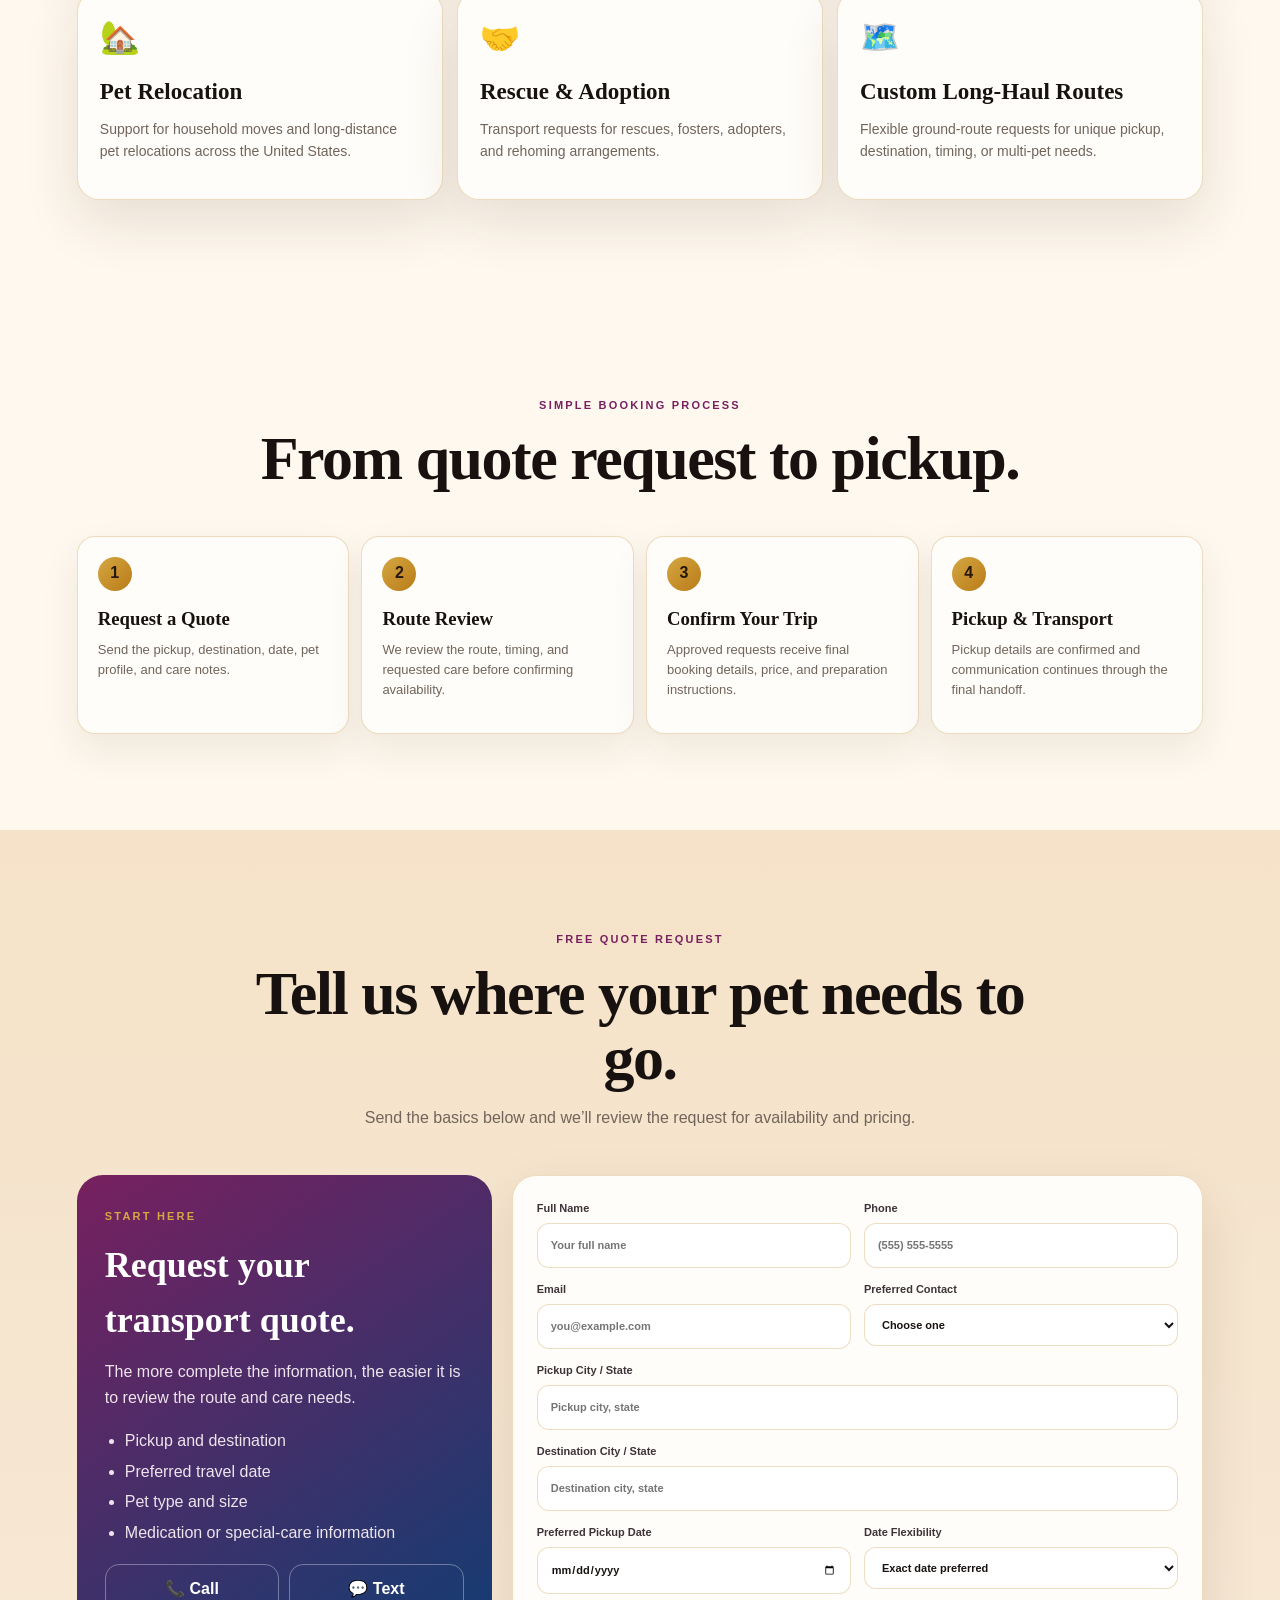
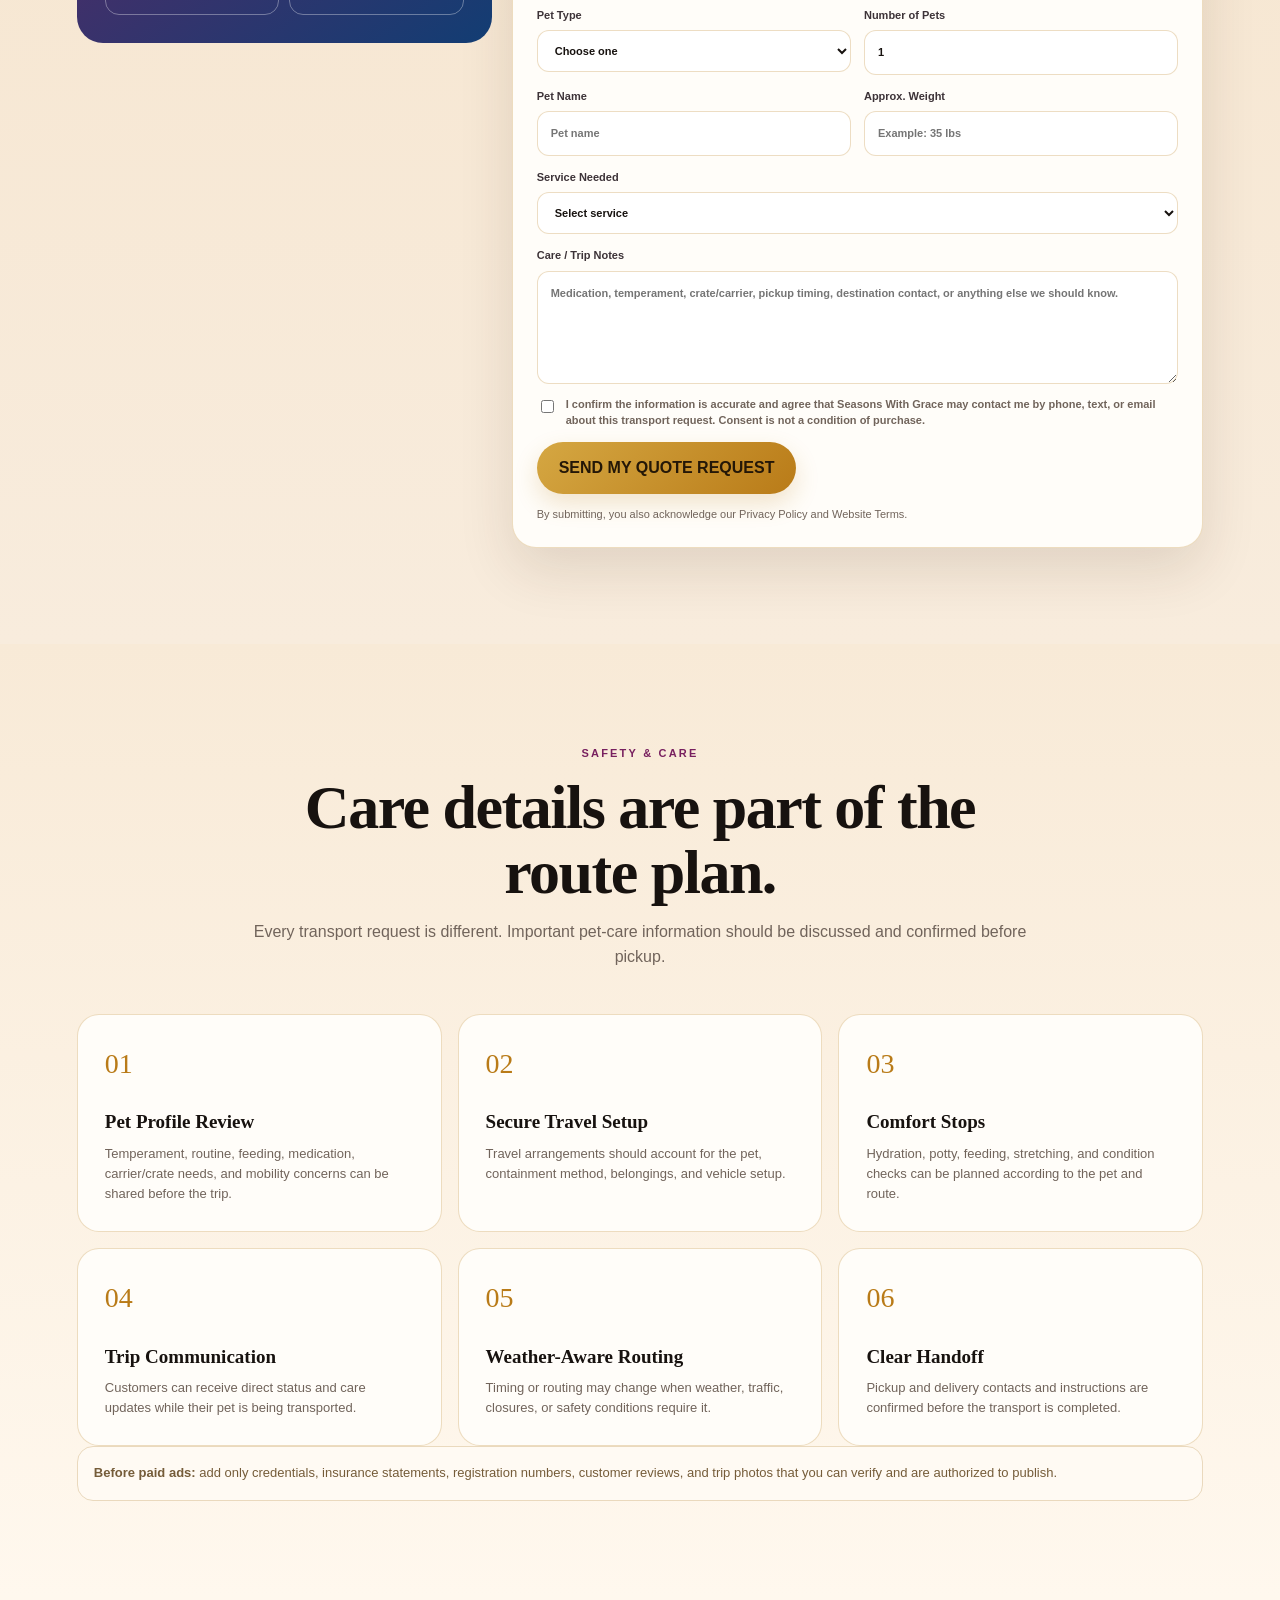
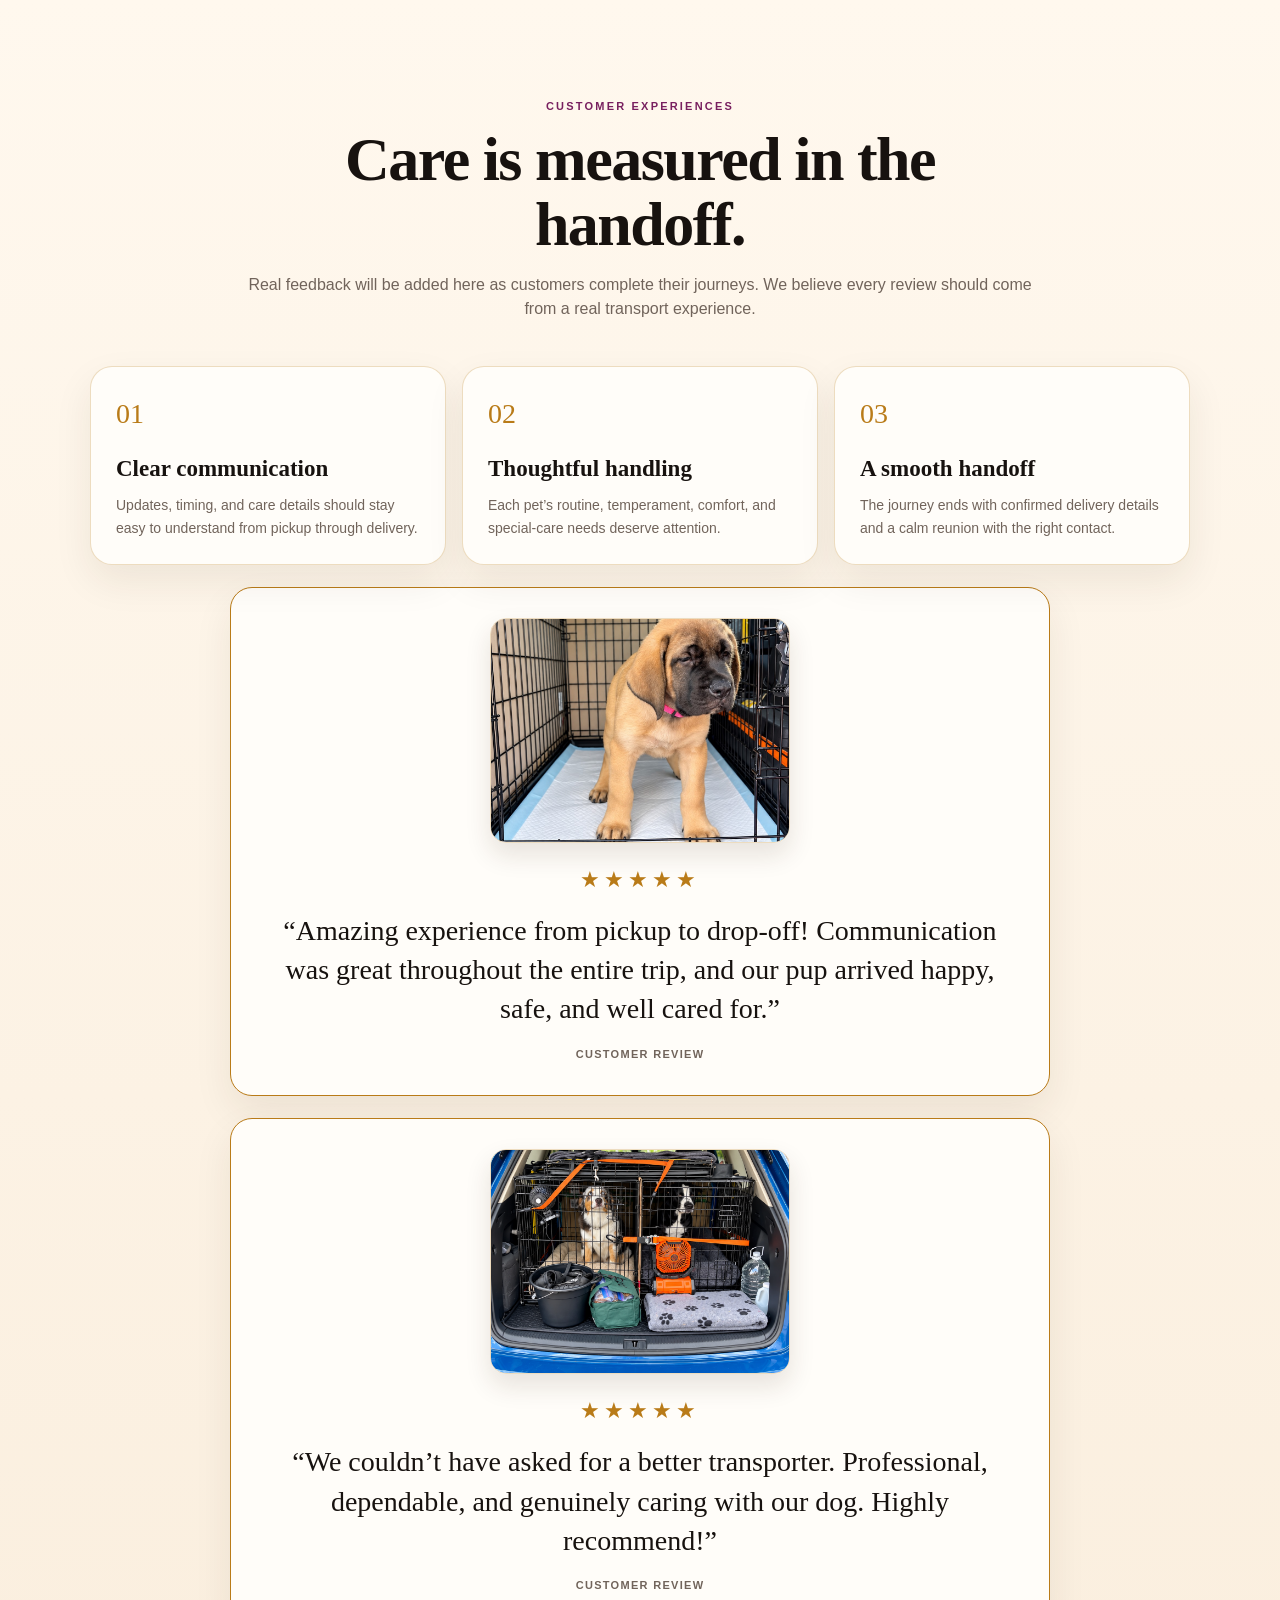
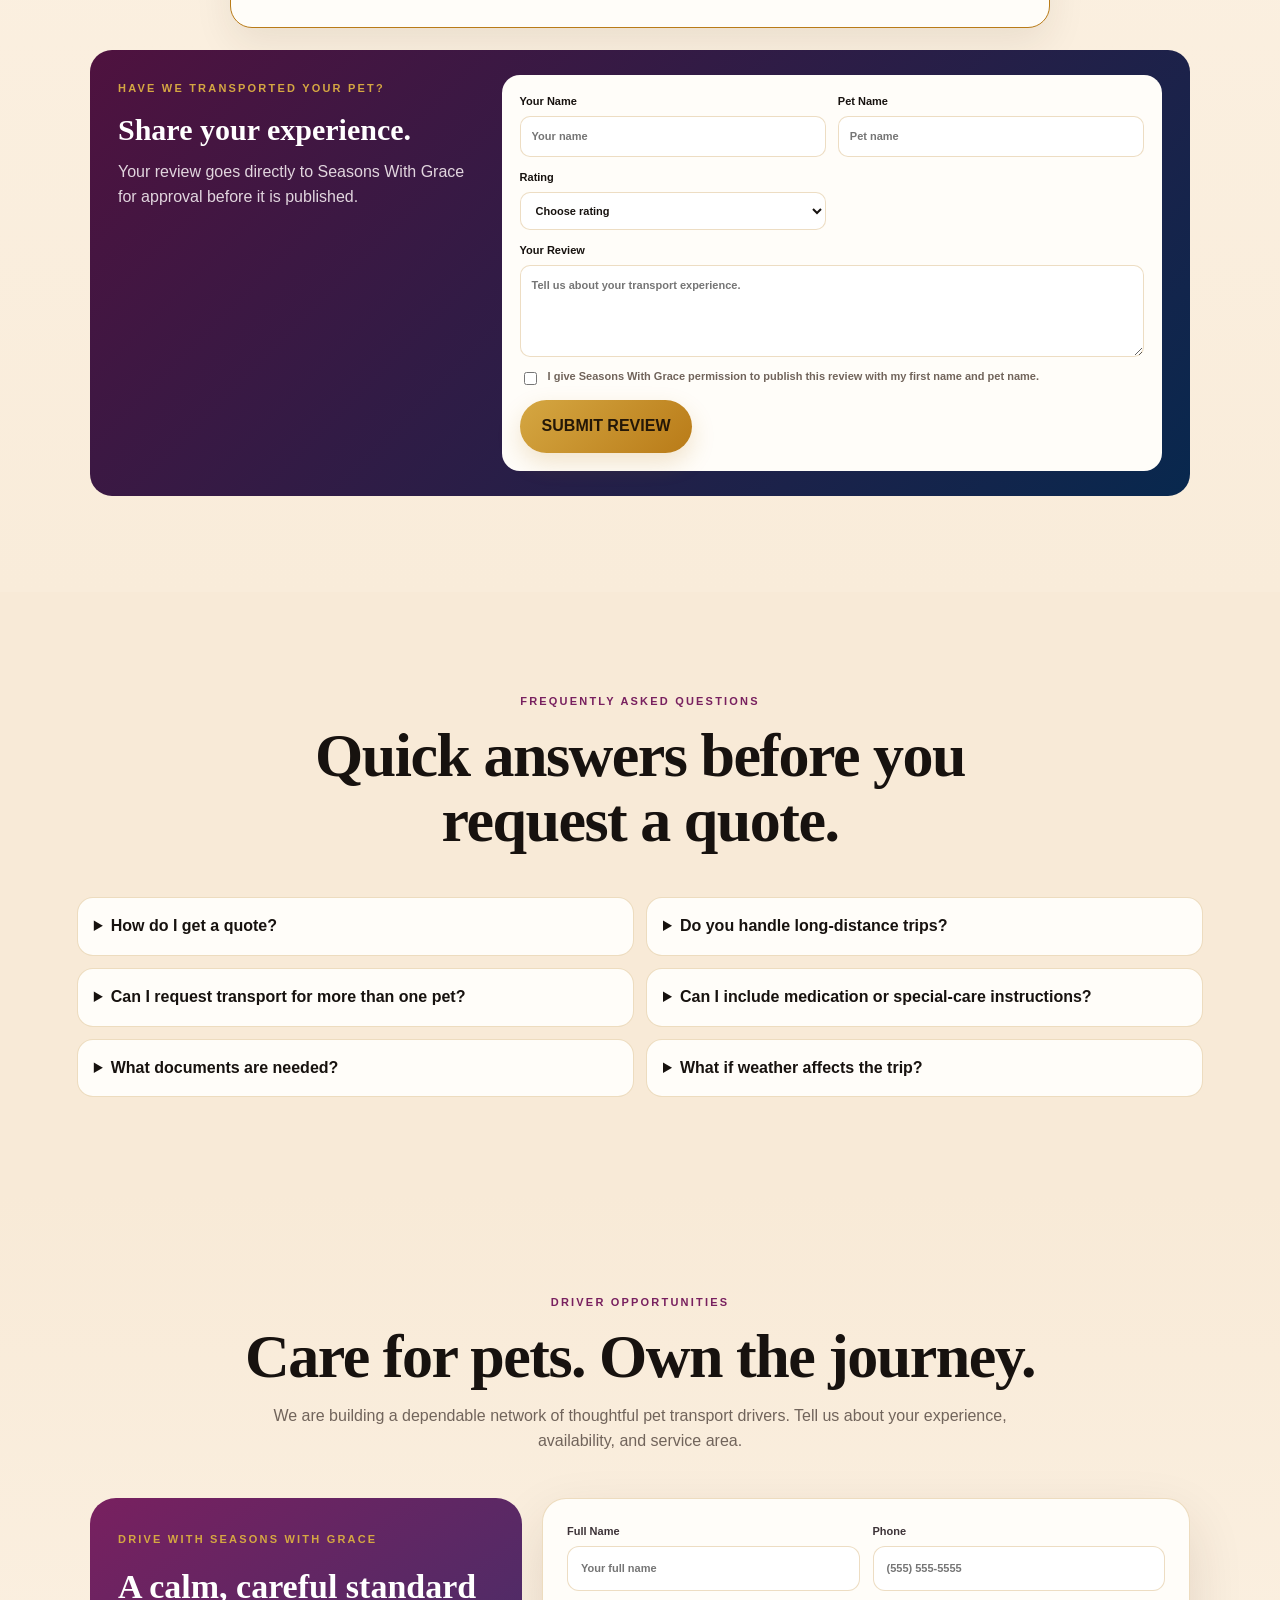
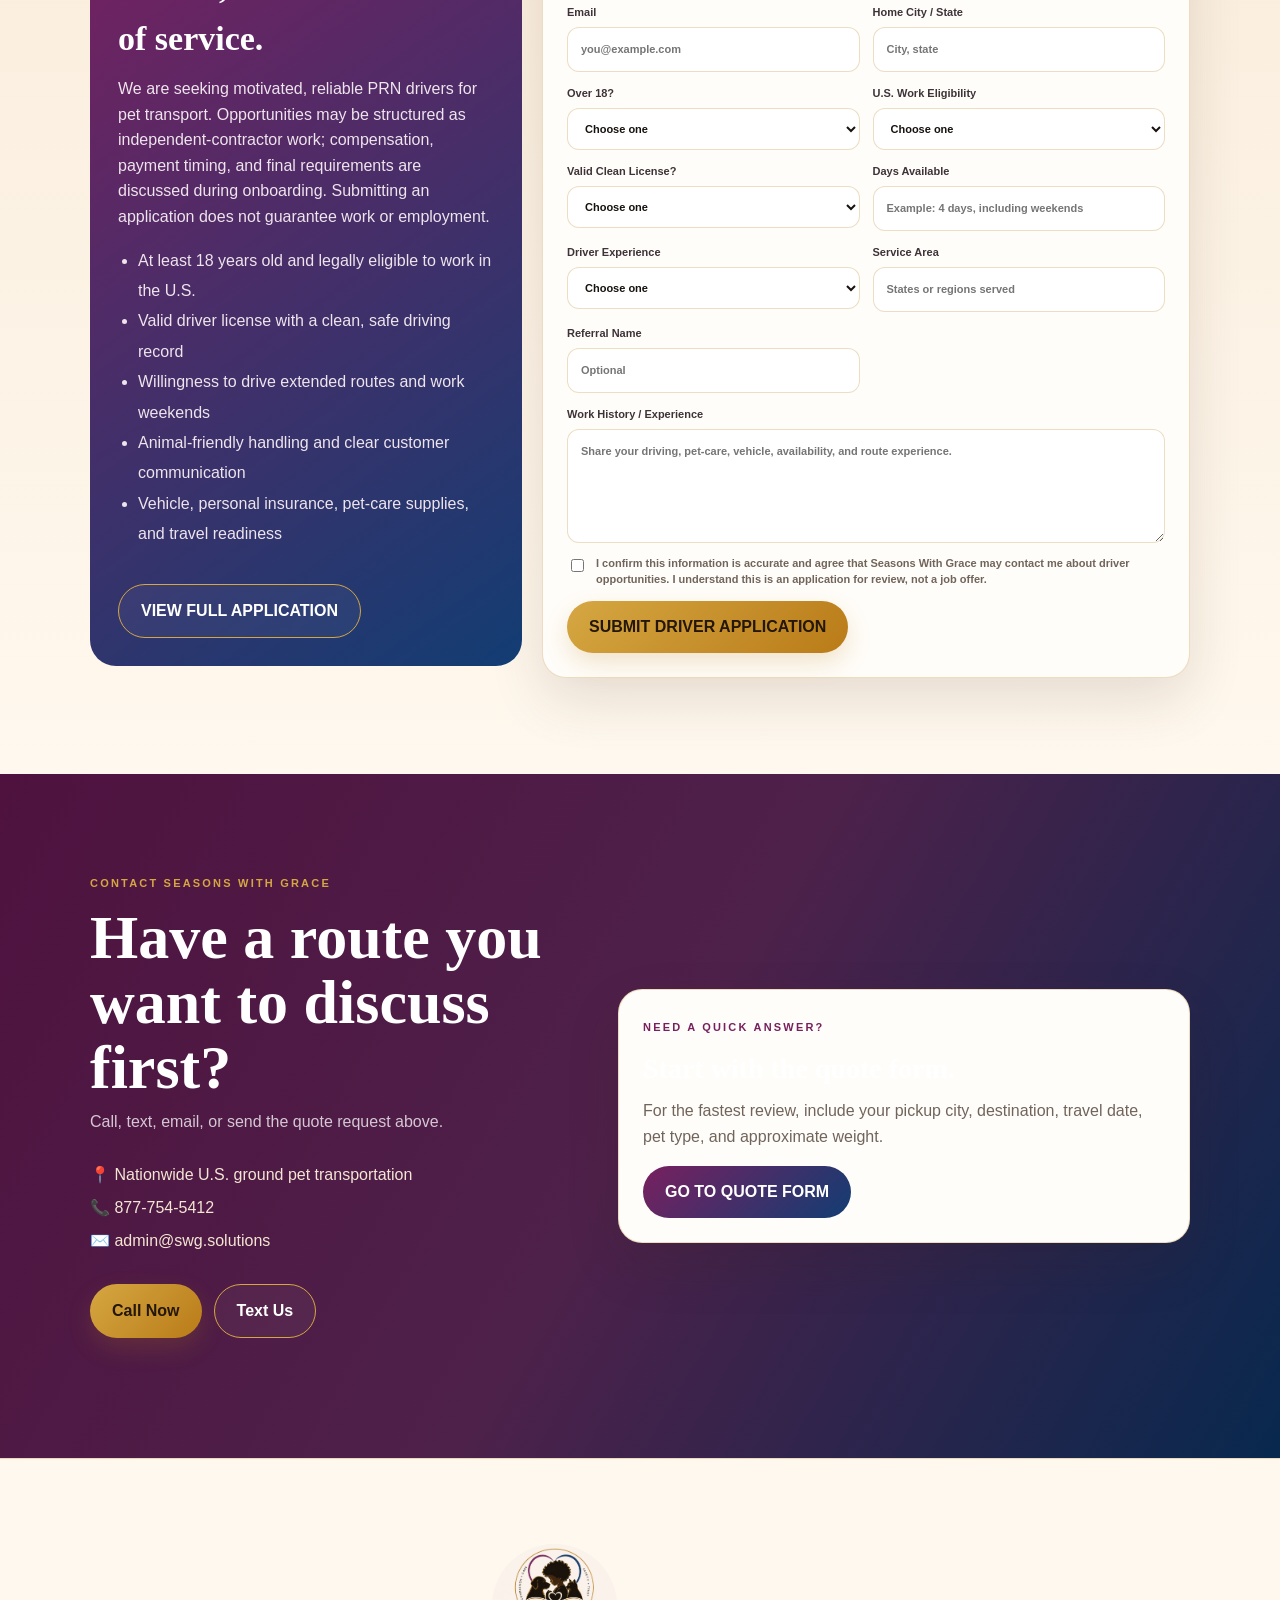
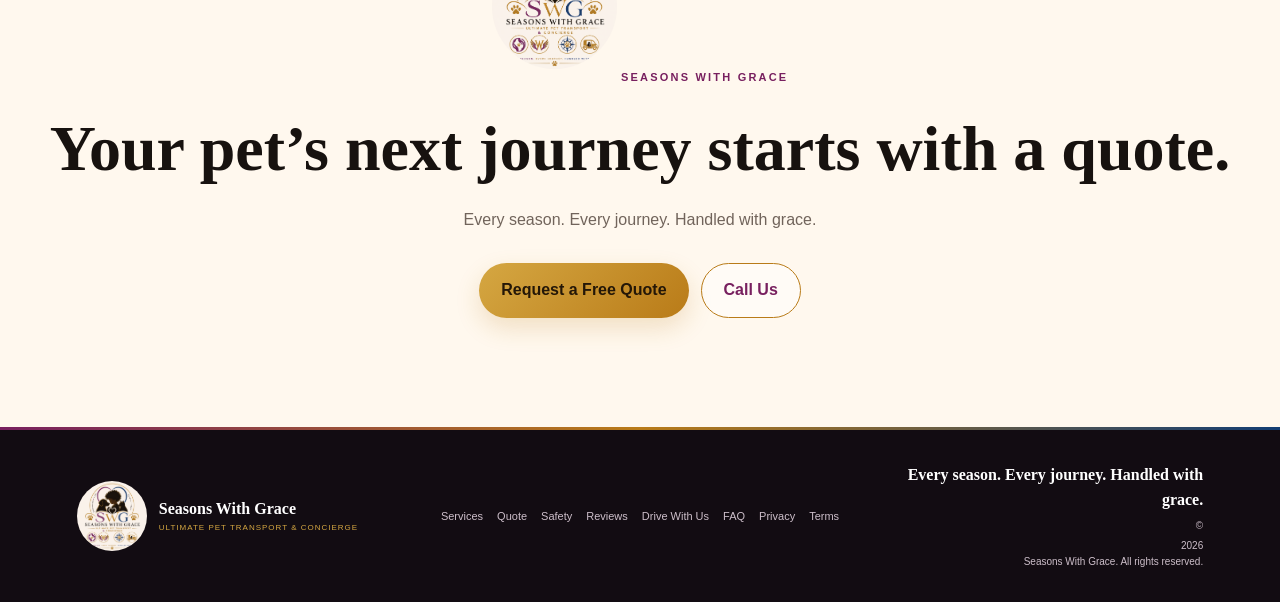
==== commit 663266fa: "Add second customer review photo" ====
--- a/index.html
+++ b/index.html
@@ -174,6 +174,12 @@
         <blockquote>“Amazing experience from pickup to drop-off! Communication was great throughout the entire trip, and our pup arrived happy, safe, and well cared for.”</blockquote>
         <span class="customer-review-label">Customer review</span>
       </article>
+      <article class="customer-review">
+        <img class="customer-review-photo" src="images/ChatGPT Image Sep 21, 2026, 02_01_25 PM.png" alt="Two dogs secured in travel crates in a vehicle">
+        <div class="customer-review-stars" aria-label="5 out of 5 stars">★★★★★</div>
+        <blockquote>“We couldn’t have asked for a better transporter. Professional, dependable, and genuinely caring with our dog. Highly recommend!”</blockquote>
+        <span class="customer-review-label">Customer review</span>
+      </article>
       <div class="review-cta">
         <div class="review-cta-copy"><span class="section-kicker light">Have we transported your pet?</span><h3>Share your experience.</h3><p>Your review goes directly to Seasons With Grace for approval before it is published.</p></div>
         <form id="reviewForm" class="review-form">
